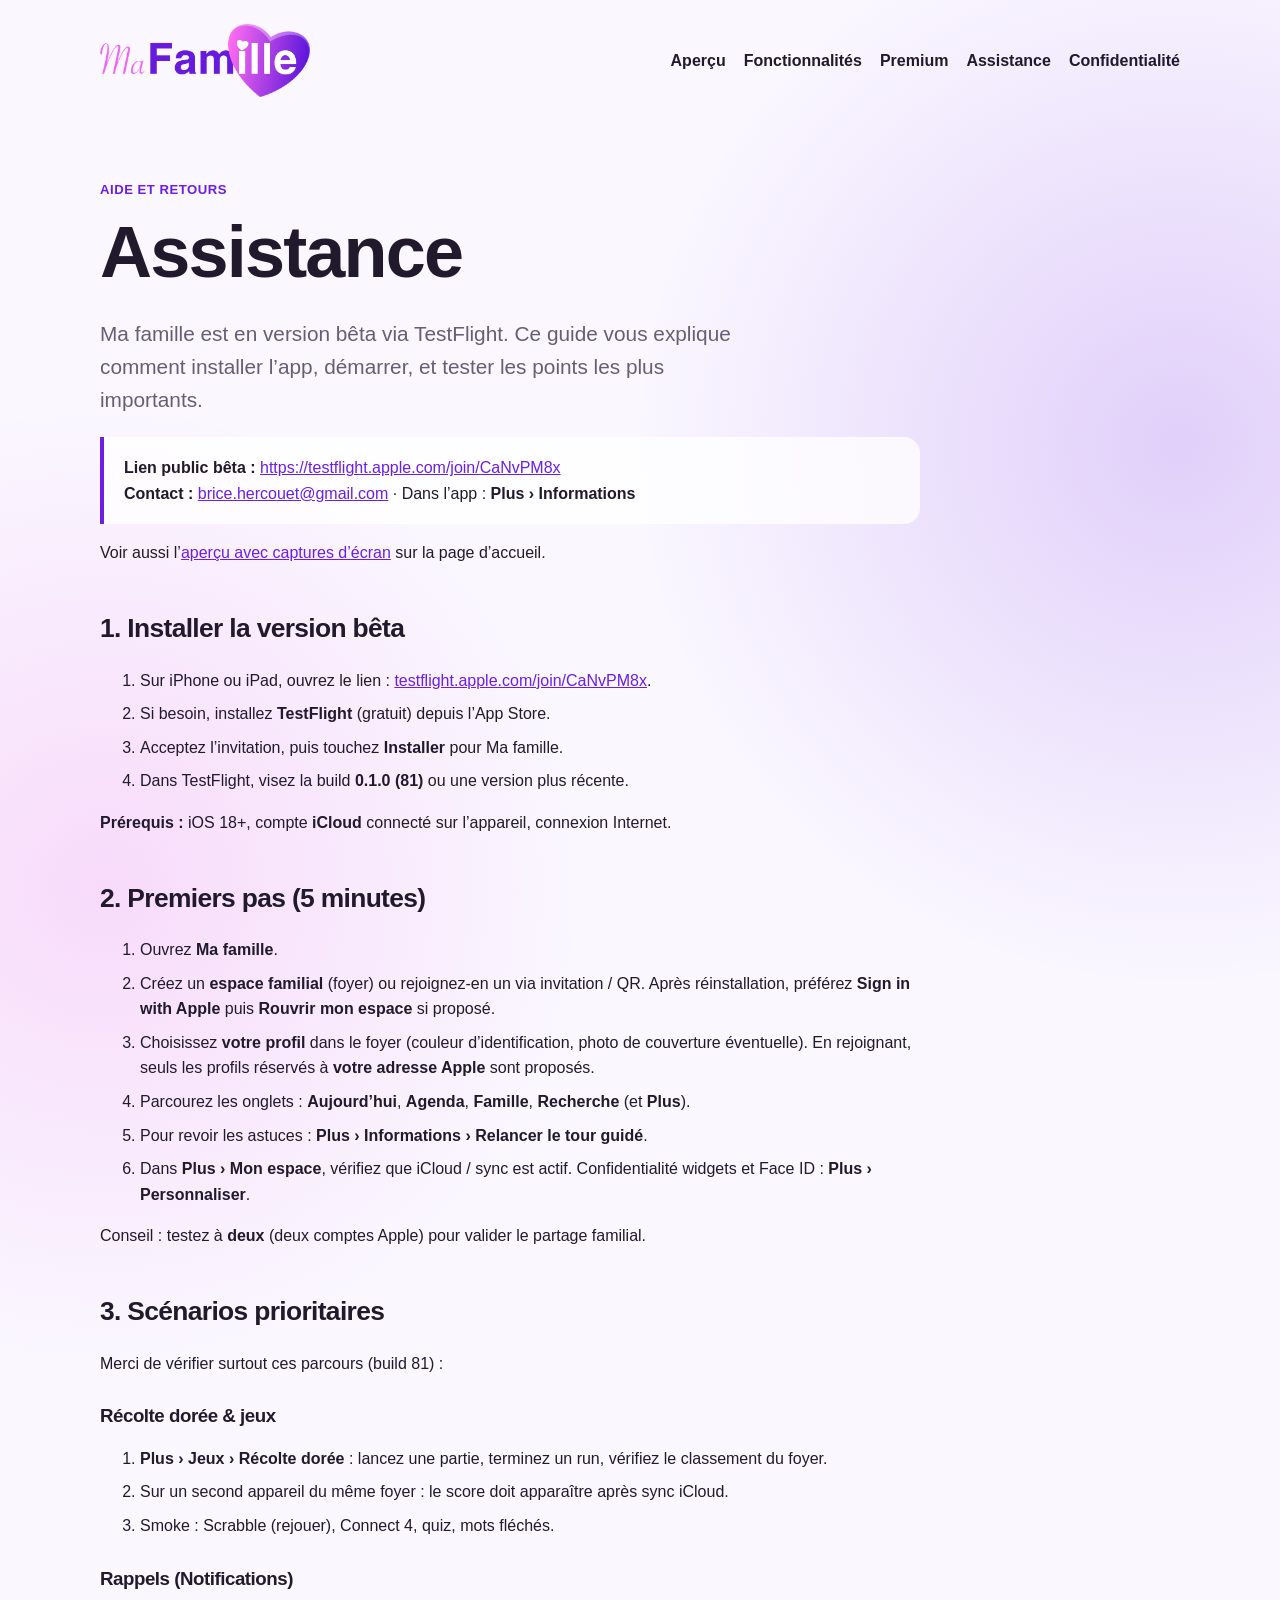
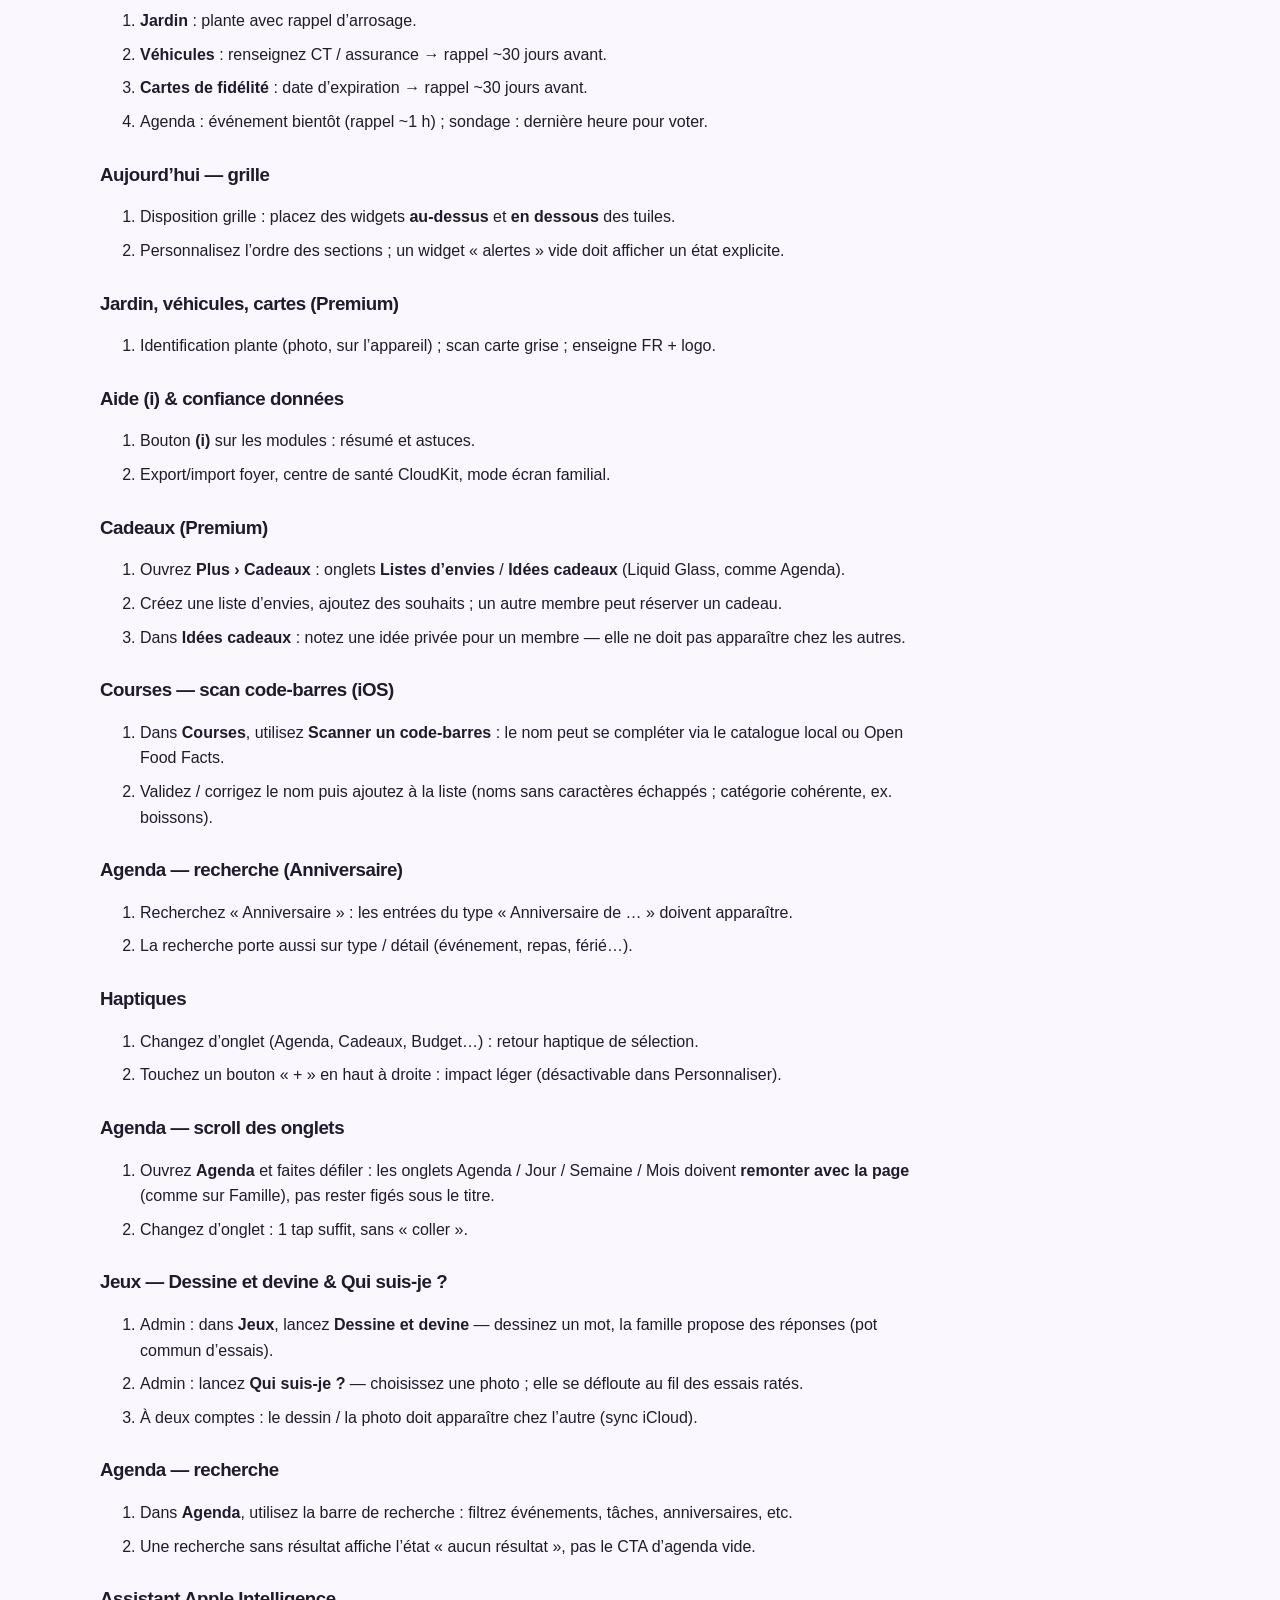
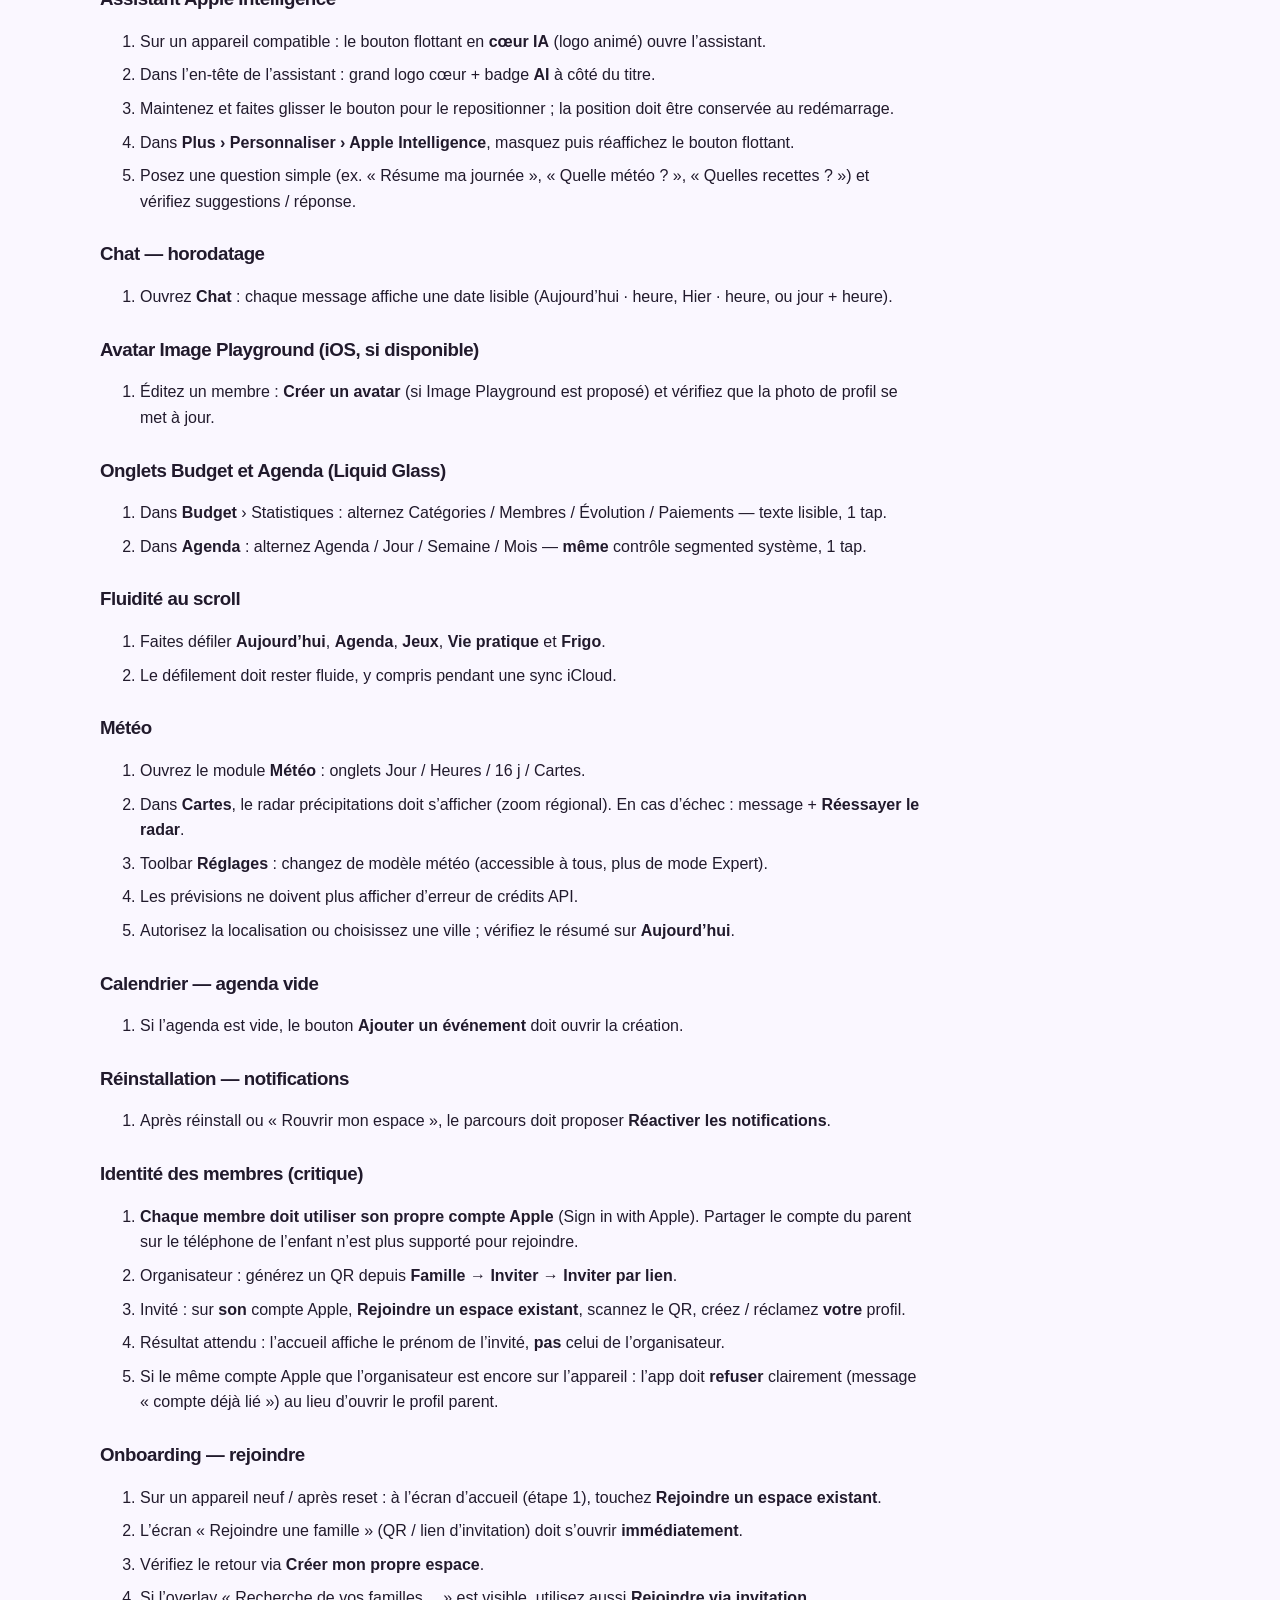
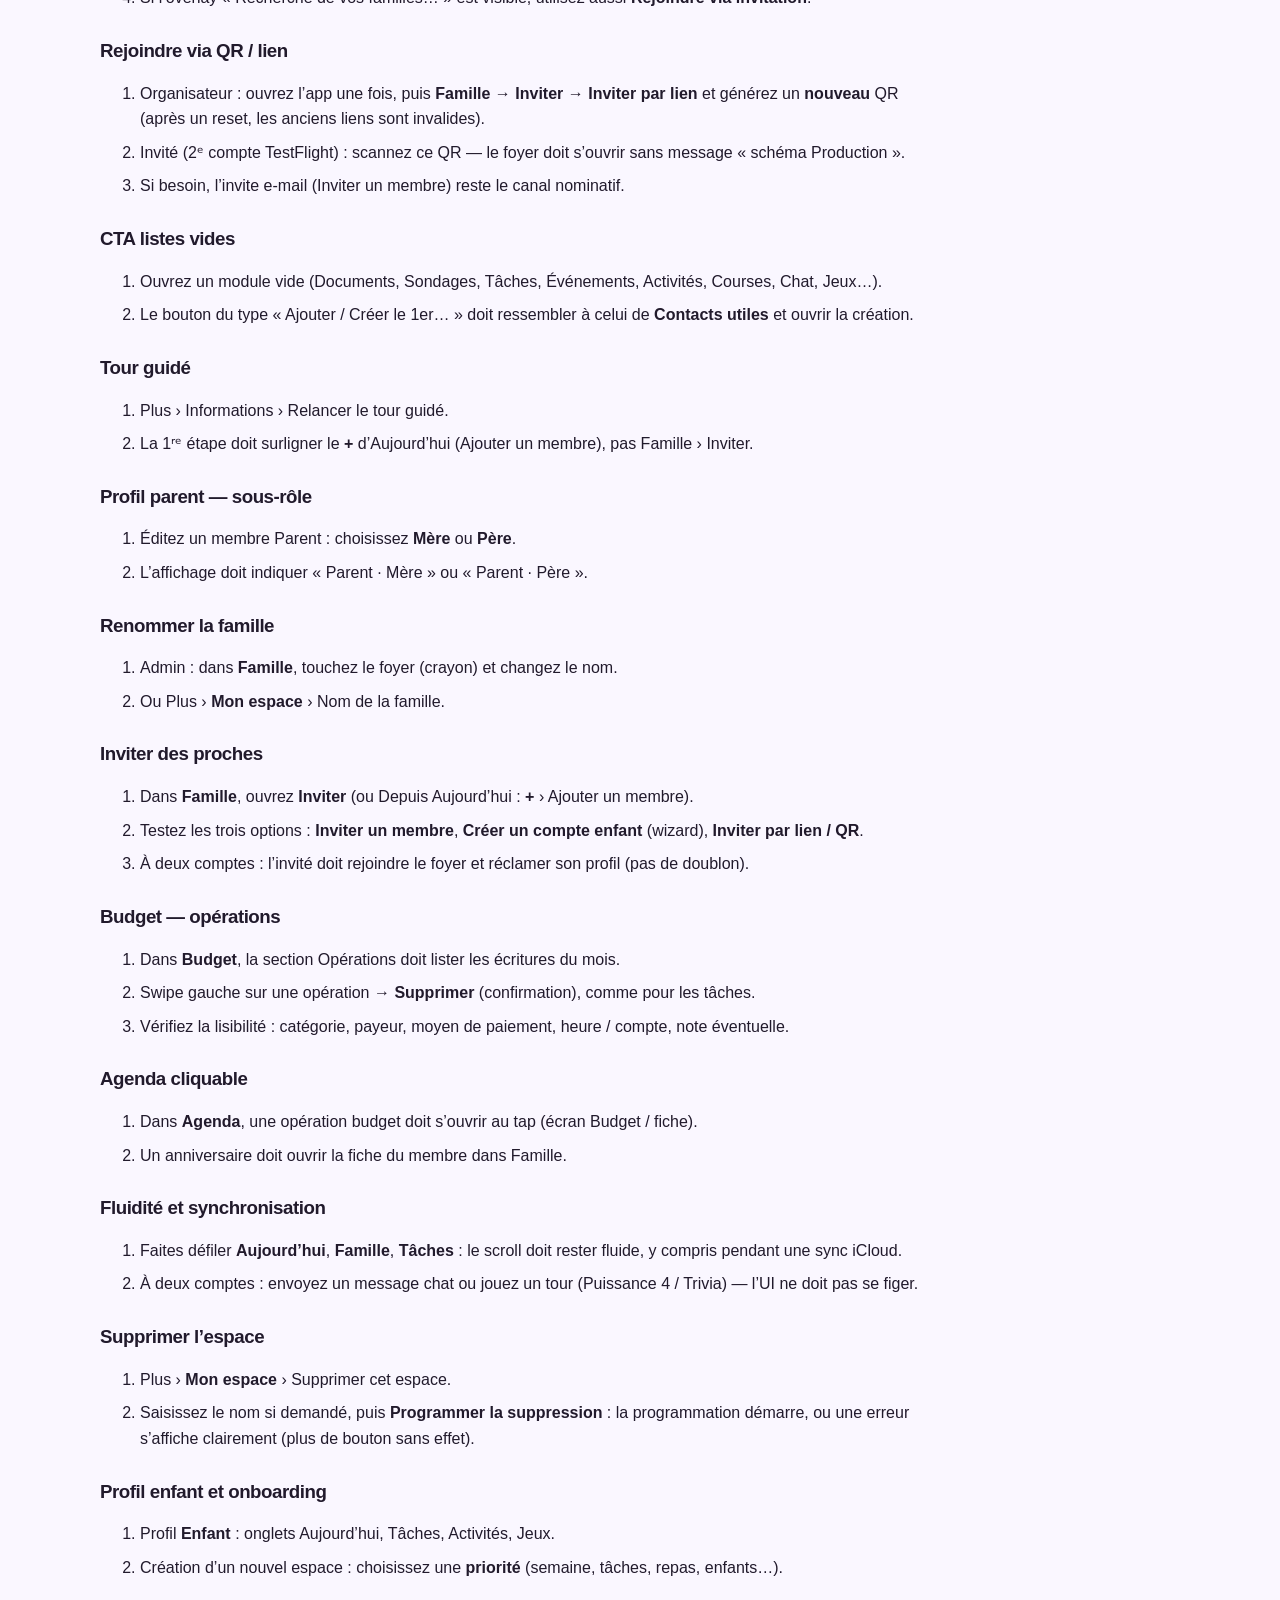
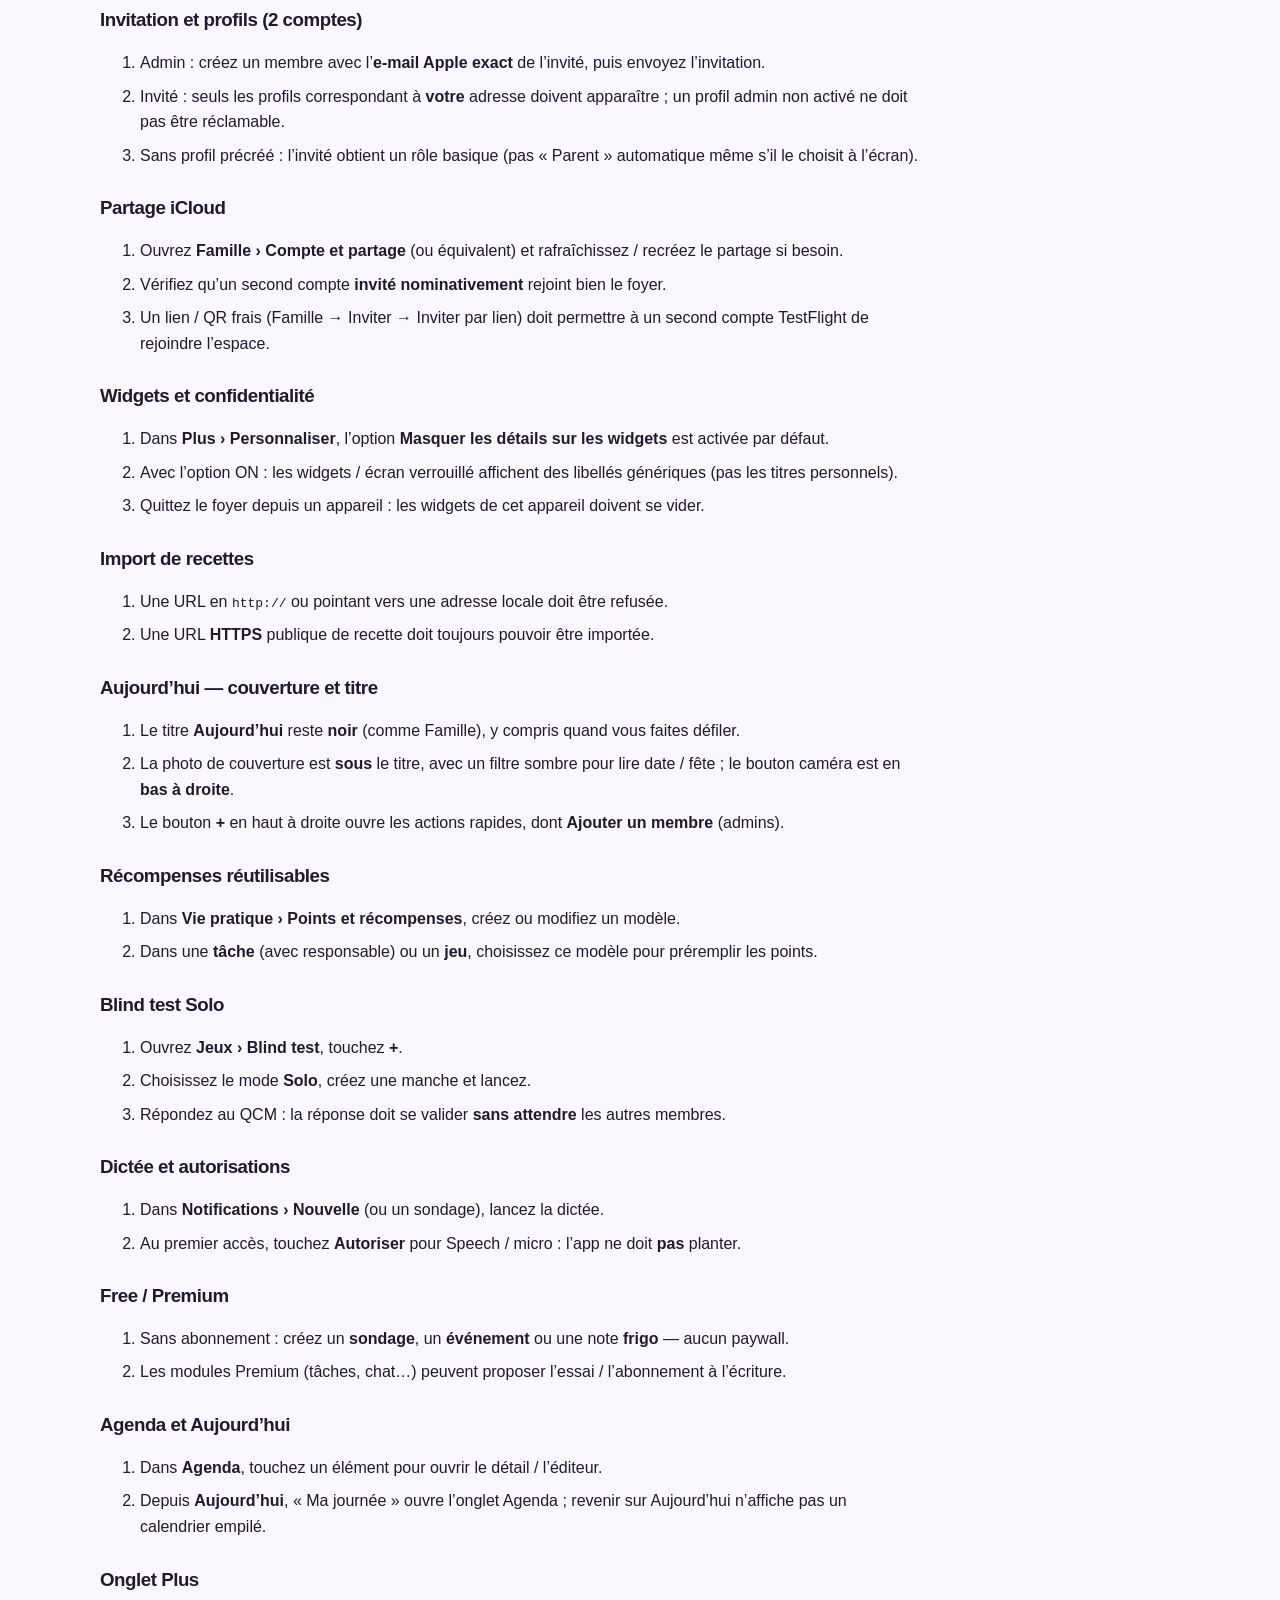
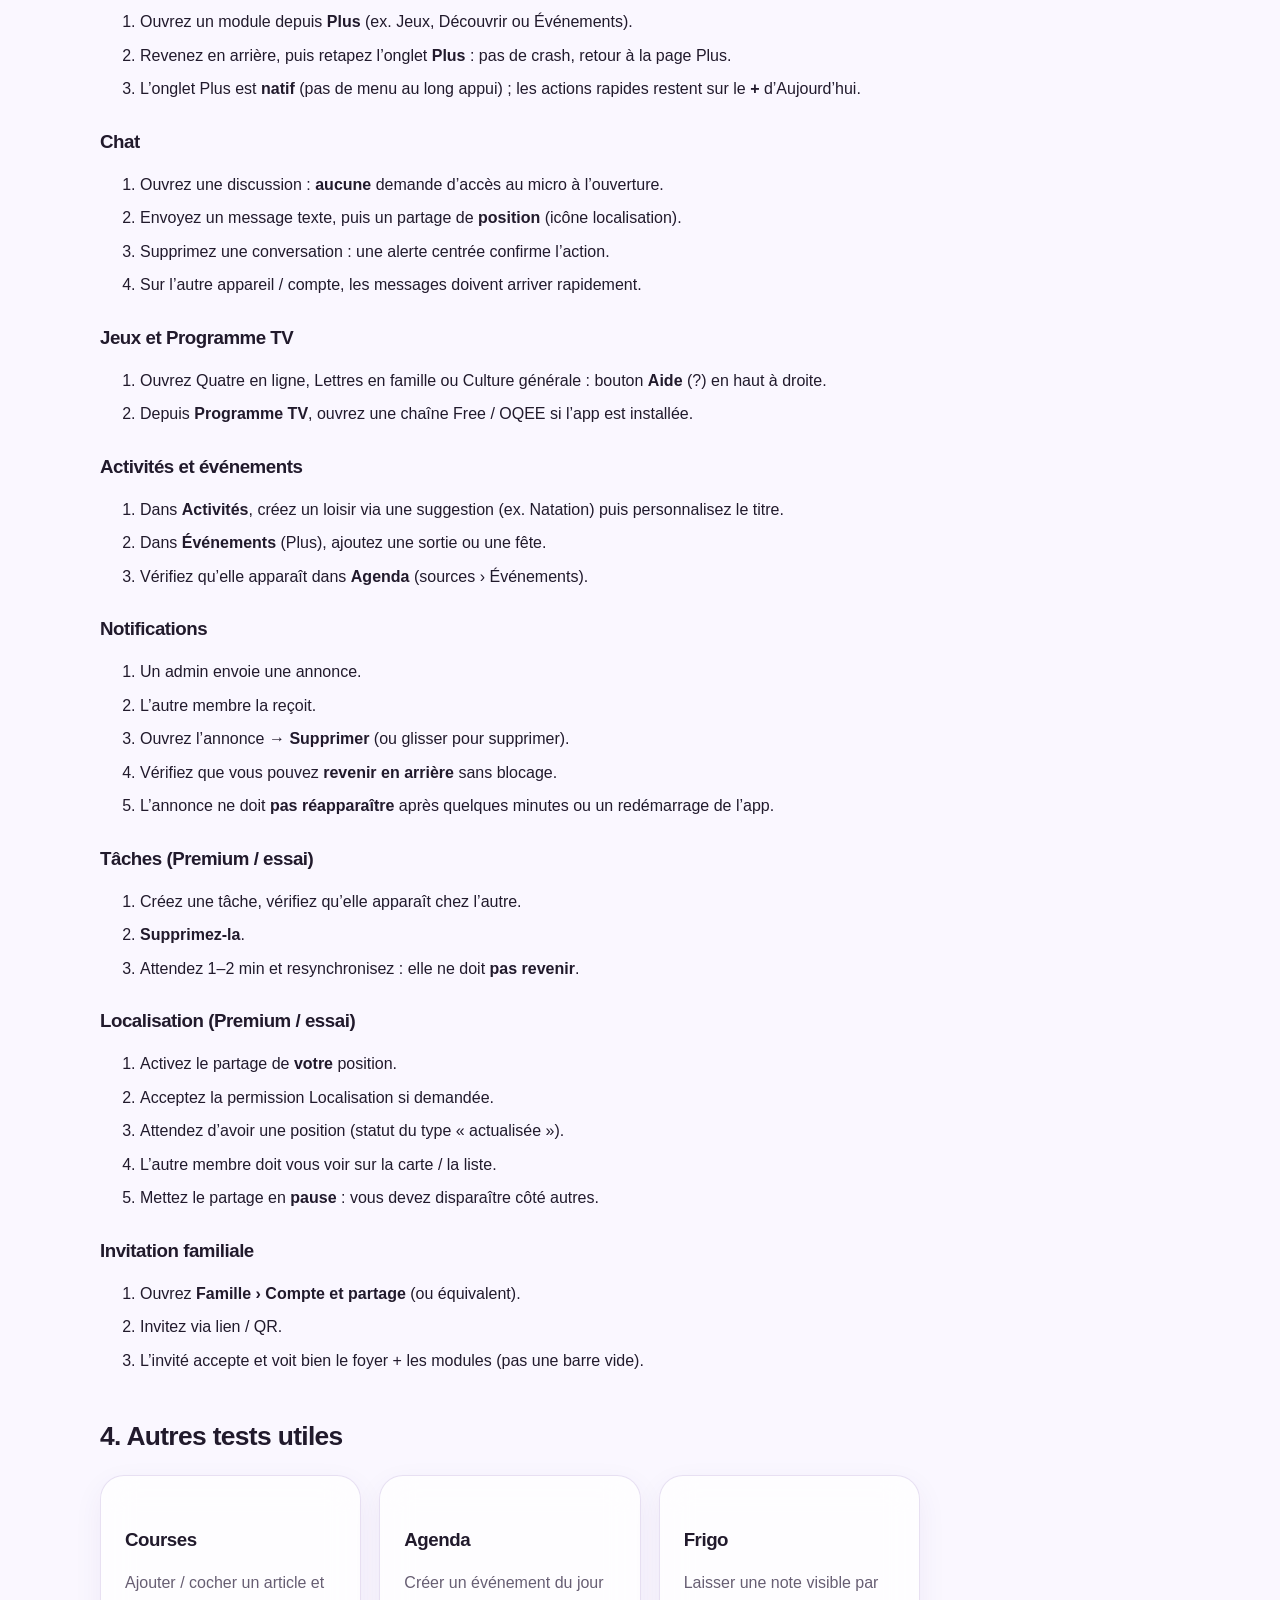
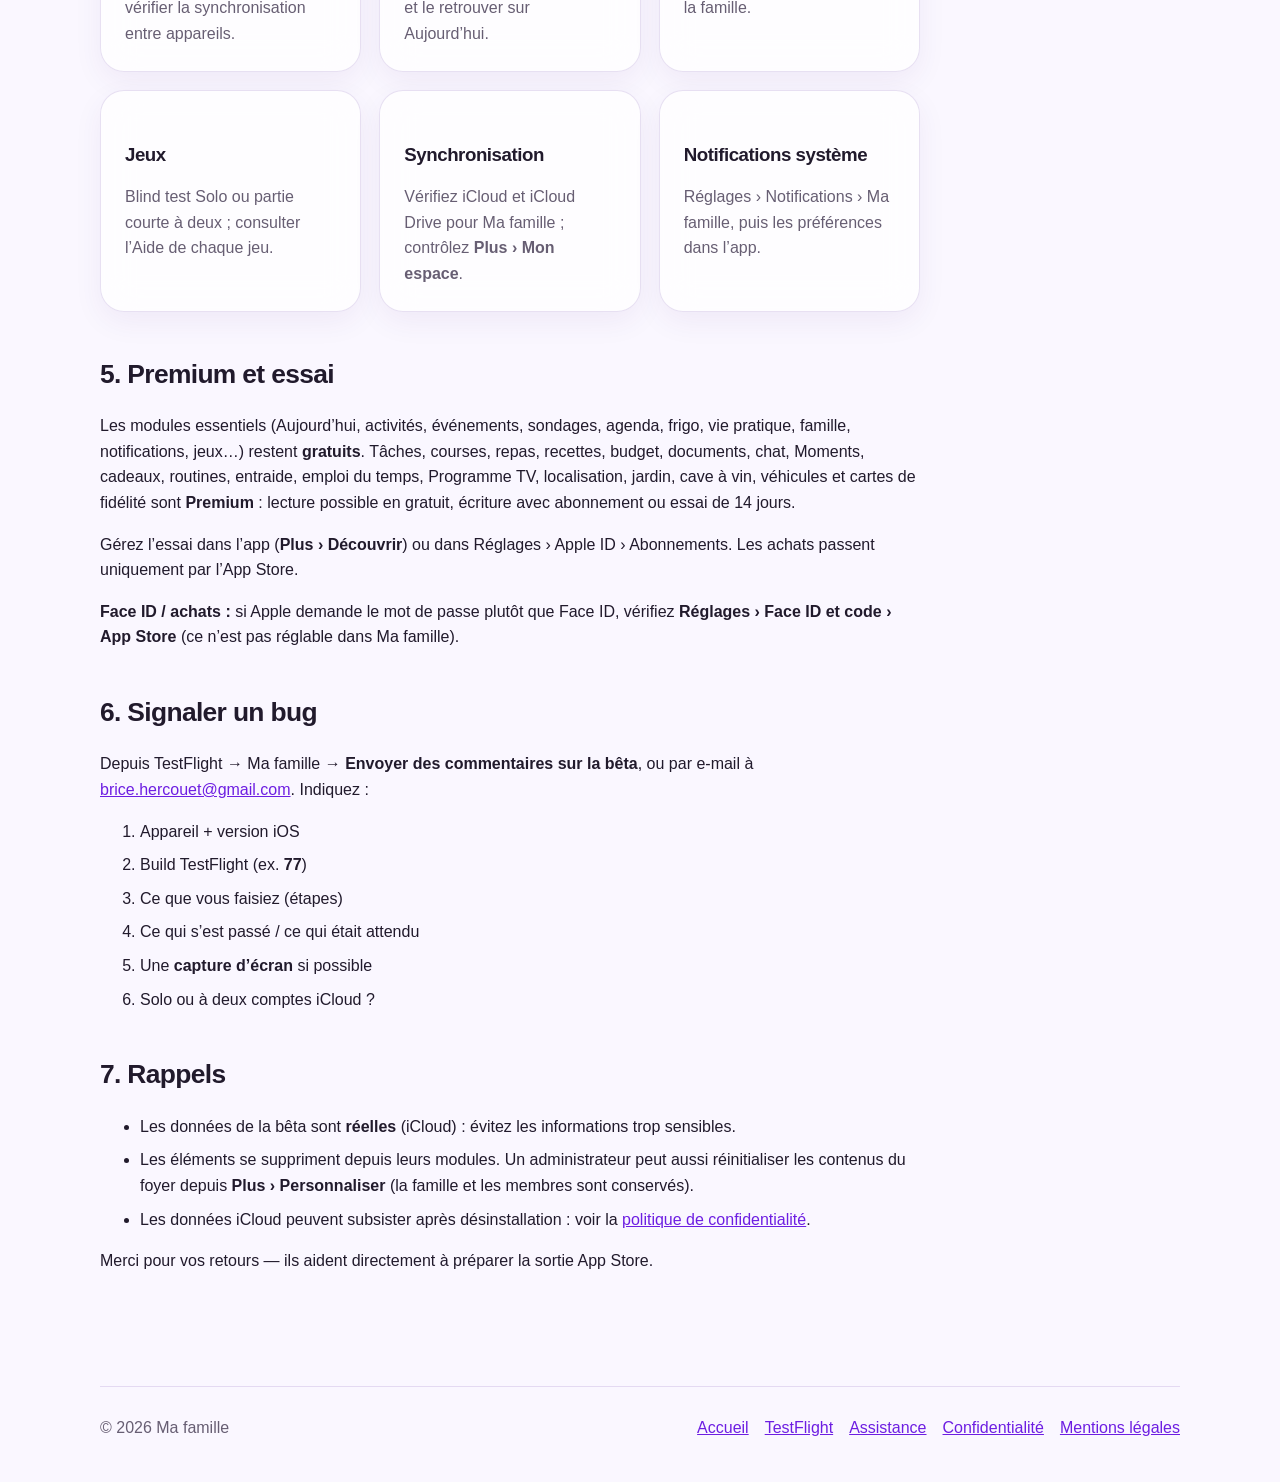
==== famille-app/assistance.html @ 1ea5813b "docs(famille-app): aligner le site sur la build 81 Récolte dorée, rappels et guide testeurs à jour. " ====
<!doctype html>
<html lang="fr">
<head>
  <meta charset="utf-8">
  <meta name="viewport" content="width=device-width, initial-scale=1">
  <meta name="description" content="Assistance, mode d’emploi TestFlight et aide pour l’application Ma famille.">
  <title>Assistance — Ma famille</title>
  <link rel="stylesheet" href="styles.css">
  <link rel="icon" href="assets/app-icon.png" type="image/png">
</head>
<body>
  <div class="shell">
    <header>
      <a class="brand" href="./" aria-label="Accueil Ma famille">
        <picture>
          <source srcset="assets/logo-dark.png" media="(prefers-color-scheme: dark)">
          <img src="assets/logo-light.png" alt="Ma famille" width="180" height="62">
        </picture>
      </a>
      <nav aria-label="Navigation principale">
        <a href="./#apercu">Aperçu</a>
        <a href="./#fonctionnalites">Fonctionnalités</a>
        <a href="./#premium">Premium</a>
        <a href="assistance.html" aria-current="page">Assistance</a>
        <a href="confidentialite.html">Confidentialité</a>
      </nav>
    </header>
    <main class="page">
      <p class="eyebrow">Aide et retours</p>
      <h1>Assistance</h1>
      <p class="lead">Ma famille est en version bêta via TestFlight. Ce guide vous explique comment installer l’app, démarrer, et tester les points les plus importants.</p>
      <p class="notice"><strong>Lien public bêta :</strong> <a href="https://testflight.apple.com/join/CaNvPM8x">https://testflight.apple.com/join/CaNvPM8x</a><br>
      <strong>Contact :</strong> <a href="mailto:brice.hercouet@gmail.com">brice.hercouet@gmail.com</a> · Dans l’app : <strong>Plus › Informations</strong></p>
      <p>Voir aussi l’<a href="./#apercu">aperçu avec captures d’écran</a> sur la page d’accueil.</p>

      <h2>1. Installer la version bêta</h2>
      <ol>
        <li>Sur iPhone ou iPad, ouvrez le lien : <a href="https://testflight.apple.com/join/CaNvPM8x">testflight.apple.com/join/CaNvPM8x</a>.</li>
        <li>Si besoin, installez <strong>TestFlight</strong> (gratuit) depuis l’App Store.</li>
        <li>Acceptez l’invitation, puis touchez <strong>Installer</strong> pour Ma famille.</li>
        <li>Dans TestFlight, visez la build <strong>0.1.0 (81)</strong> ou une version plus récente.</li>
      </ol>
      <p><strong>Prérequis :</strong> iOS&nbsp;18+, compte <strong>iCloud</strong> connecté sur l’appareil, connexion Internet.</p>

      <h2>2. Premiers pas (5&nbsp;minutes)</h2>
      <ol>
        <li>Ouvrez <strong>Ma famille</strong>.</li>
        <li>Créez un <strong>espace familial</strong> (foyer) ou rejoignez-en un via invitation / QR. Après réinstallation, préférez <strong>Sign in with Apple</strong> puis <strong>Rouvrir mon espace</strong> si proposé.</li>
        <li>Choisissez <strong>votre profil</strong> dans le foyer (couleur d’identification, photo de couverture éventuelle). En rejoignant, seuls les profils réservés à <strong>votre adresse Apple</strong> sont proposés.</li>
        <li>Parcourez les onglets : <strong>Aujourd’hui</strong>, <strong>Agenda</strong>, <strong>Famille</strong>, <strong>Recherche</strong> (et <strong>Plus</strong>).</li>
        <li>Pour revoir les astuces : <strong>Plus › Informations › Relancer le tour guidé</strong>.</li>
        <li>Dans <strong>Plus › Mon espace</strong>, vérifiez que iCloud / sync est actif. Confidentialité widgets et Face ID : <strong>Plus › Personnaliser</strong>.</li>
      </ol>
      <p>Conseil : testez à <strong>deux</strong> (deux comptes Apple) pour valider le partage familial.</p>

      <h2>3. Scénarios prioritaires</h2>
      <p>Merci de vérifier surtout ces parcours (build&nbsp;81)&nbsp;:</p>

      <h3>Récolte dorée &amp; jeux</h3>
      <ol>
        <li><strong>Plus › Jeux › Récolte dorée</strong> : lancez une partie, terminez un run, vérifiez le classement du foyer.</li>
        <li>Sur un second appareil du même foyer : le score doit apparaître après sync iCloud.</li>
        <li>Smoke : Scrabble (rejouer), Connect&nbsp;4, quiz, mots fléchés.</li>
      </ol>

      <h3>Rappels (Notifications)</h3>
      <ol>
        <li><strong>Jardin</strong> : plante avec rappel d’arrosage.</li>
        <li><strong>Véhicules</strong> : renseignez CT / assurance → rappel ~30&nbsp;jours avant.</li>
        <li><strong>Cartes de fidélité</strong> : date d’expiration → rappel ~30&nbsp;jours avant.</li>
        <li>Agenda : événement bientôt (rappel ~1&nbsp;h) ; sondage : dernière heure pour voter.</li>
      </ol>

      <h3>Aujourd’hui — grille</h3>
      <ol>
        <li>Disposition grille : placez des widgets <strong>au-dessus</strong> et <strong>en dessous</strong> des tuiles.</li>
        <li>Personnalisez l’ordre des sections ; un widget « alertes » vide doit afficher un état explicite.</li>
      </ol>

      <h3>Jardin, véhicules, cartes (Premium)</h3>
      <ol>
        <li>Identification plante (photo, sur l’appareil) ; scan carte grise ; enseigne FR + logo.</li>
      </ol>

      <h3>Aide (i) &amp; confiance données</h3>
      <ol>
        <li>Bouton <strong>(i)</strong> sur les modules : résumé et astuces.</li>
        <li>Export/import foyer, centre de santé CloudKit, mode écran familial.</li>
      </ol>

      <h3>Cadeaux (Premium)</h3>
      <ol>
        <li>Ouvrez <strong>Plus › Cadeaux</strong> : onglets <strong>Listes d’envies</strong> / <strong>Idées cadeaux</strong> (Liquid Glass, comme Agenda).</li>
        <li>Créez une liste d’envies, ajoutez des souhaits ; un autre membre peut réserver un cadeau.</li>
        <li>Dans <strong>Idées cadeaux</strong> : notez une idée privée pour un membre — elle ne doit pas apparaître chez les autres.</li>
      </ol>

      <h3>Courses — scan code-barres (iOS)</h3>
      <ol>
        <li>Dans <strong>Courses</strong>, utilisez <strong>Scanner un code-barres</strong> : le nom peut se compléter via le catalogue local ou Open Food Facts.</li>
        <li>Validez / corrigez le nom puis ajoutez à la liste (noms sans caractères échappés ; catégorie cohérente, ex. boissons).</li>
      </ol>

      <h3>Agenda — recherche (Anniversaire)</h3>
      <ol>
        <li>Recherchez «&nbsp;Anniversaire&nbsp;» : les entrées du type « Anniversaire de … » doivent apparaître.</li>
        <li>La recherche porte aussi sur type / détail (événement, repas, férié…).</li>
      </ol>

      <h3>Haptiques</h3>
      <ol>
        <li>Changez d’onglet (Agenda, Cadeaux, Budget…) : retour haptique de sélection.</li>
        <li>Touchez un bouton «&nbsp;+&nbsp;» en haut à droite : impact léger (désactivable dans Personnaliser).</li>
      </ol>

      <h3>Agenda — scroll des onglets</h3>
      <ol>
        <li>Ouvrez <strong>Agenda</strong> et faites défiler : les onglets Agenda / Jour / Semaine / Mois doivent <strong>remonter avec la page</strong> (comme sur Famille), pas rester figés sous le titre.</li>
        <li>Changez d’onglet : 1&nbsp;tap suffit, sans « coller ».</li>
      </ol>

      <h3>Jeux — Dessine et devine &amp; Qui suis-je ?</h3>
      <ol>
        <li>Admin : dans <strong>Jeux</strong>, lancez <strong>Dessine et devine</strong> — dessinez un mot, la famille propose des réponses (pot commun d’essais).</li>
        <li>Admin : lancez <strong>Qui suis-je ?</strong> — choisissez une photo ; elle se défloute au fil des essais ratés.</li>
        <li>À deux comptes : le dessin / la photo doit apparaître chez l’autre (sync iCloud).</li>
      </ol>

      <h3>Agenda — recherche</h3>
      <ol>
        <li>Dans <strong>Agenda</strong>, utilisez la barre de recherche : filtrez événements, tâches, anniversaires, etc.</li>
        <li>Une recherche sans résultat affiche l’état « aucun résultat », pas le CTA d’agenda vide.</li>
      </ol>

      <h3>Assistant Apple Intelligence</h3>
      <ol>
        <li>Sur un appareil compatible : le bouton flottant en <strong>cœur IA</strong> (logo animé) ouvre l’assistant.</li>
        <li>Dans l’en-tête de l’assistant : grand logo cœur + badge <strong>AI</strong> à côté du titre.</li>
        <li>Maintenez et faites glisser le bouton pour le repositionner ; la position doit être conservée au redémarrage.</li>
        <li>Dans <strong>Plus › Personnaliser › Apple Intelligence</strong>, masquez puis réaffichez le bouton flottant.</li>
        <li>Posez une question simple (ex. « Résume ma journée », « Quelle météo ? », « Quelles recettes ? ») et vérifiez suggestions / réponse.</li>
      </ol>

      <h3>Chat — horodatage</h3>
      <ol>
        <li>Ouvrez <strong>Chat</strong> : chaque message affiche une date lisible (Aujourd’hui · heure, Hier · heure, ou jour + heure).</li>
      </ol>

      <h3>Avatar Image Playground (iOS, si disponible)</h3>
      <ol>
        <li>Éditez un membre : <strong>Créer un avatar</strong> (si Image Playground est proposé) et vérifiez que la photo de profil se met à jour.</li>
      </ol>

      <h3>Onglets Budget et Agenda (Liquid Glass)</h3>
      <ol>
        <li>Dans <strong>Budget</strong> › Statistiques : alternez Catégories / Membres / Évolution / Paiements — texte lisible, 1&nbsp;tap.</li>
        <li>Dans <strong>Agenda</strong> : alternez Agenda / Jour / Semaine / Mois — <strong>même</strong> contrôle segmented système, 1&nbsp;tap.</li>
      </ol>

      <h3>Fluidité au scroll</h3>
      <ol>
        <li>Faites défiler <strong>Aujourd’hui</strong>, <strong>Agenda</strong>, <strong>Jeux</strong>, <strong>Vie pratique</strong> et <strong>Frigo</strong>.</li>
        <li>Le défilement doit rester fluide, y compris pendant une sync iCloud.</li>
      </ol>

      <h3>Météo</h3>
      <ol>
        <li>Ouvrez le module <strong>Météo</strong> : onglets Jour / Heures / 16&nbsp;j / Cartes.</li>
        <li>Dans <strong>Cartes</strong>, le radar précipitations doit s’afficher (zoom régional). En cas d’échec : message + <strong>Réessayer le radar</strong>.</li>
        <li>Toolbar <strong>Réglages</strong> : changez de modèle météo (accessible à tous, plus de mode Expert).</li>
        <li>Les prévisions ne doivent plus afficher d’erreur de crédits API.</li>
        <li>Autorisez la localisation ou choisissez une ville ; vérifiez le résumé sur <strong>Aujourd’hui</strong>.</li>
      </ol>

      <h3>Calendrier — agenda vide</h3>
      <ol>
        <li>Si l’agenda est vide, le bouton <strong>Ajouter un événement</strong> doit ouvrir la création.</li>
      </ol>

      <h3>Réinstallation — notifications</h3>
      <ol>
        <li>Après réinstall ou « Rouvrir mon espace », le parcours doit proposer <strong>Réactiver les notifications</strong>.</li>
      </ol>

      <h3>Identité des membres (critique)</h3>
      <ol>
        <li><strong>Chaque membre doit utiliser son propre compte Apple</strong> (Sign in with Apple). Partager le compte du parent sur le téléphone de l’enfant n’est plus supporté pour rejoindre.</li>
        <li>Organisateur : générez un QR depuis <strong>Famille → Inviter → Inviter par lien</strong>.</li>
        <li>Invité : sur <strong>son</strong> compte Apple, <strong>Rejoindre un espace existant</strong>, scannez le QR, créez / réclamez <strong>votre</strong> profil.</li>
        <li>Résultat attendu : l’accueil affiche le prénom de l’invité, <strong>pas</strong> celui de l’organisateur.</li>
        <li>Si le même compte Apple que l’organisateur est encore sur l’appareil : l’app doit <strong>refuser</strong> clairement (message « compte déjà lié ») au lieu d’ouvrir le profil parent.</li>
      </ol>

      <h3>Onboarding — rejoindre</h3>
      <ol>
        <li>Sur un appareil neuf / après reset : à l’écran d’accueil (étape 1), touchez <strong>Rejoindre un espace existant</strong>.</li>
        <li>L’écran « Rejoindre une famille » (QR / lien d’invitation) doit s’ouvrir <strong>immédiatement</strong>.</li>
        <li>Vérifiez le retour via <strong>Créer mon propre espace</strong>.</li>
        <li>Si l’overlay « Recherche de vos familles… » est visible, utilisez aussi <strong>Rejoindre via invitation</strong>.</li>
      </ol>

      <h3>Rejoindre via QR / lien</h3>
      <ol>
        <li>Organisateur : ouvrez l’app une fois, puis <strong>Famille → Inviter → Inviter par lien</strong> et générez un <strong>nouveau</strong> QR (après un reset, les anciens liens sont invalides).</li>
        <li>Invité (2ᵉ compte TestFlight) : scannez ce QR — le foyer doit s’ouvrir sans message « schéma Production ».</li>
        <li>Si besoin, l’invite e-mail (Inviter un membre) reste le canal nominatif.</li>
      </ol>

      <h3>CTA listes vides</h3>
      <ol>
        <li>Ouvrez un module vide (Documents, Sondages, Tâches, Événements, Activités, Courses, Chat, Jeux…).</li>
        <li>Le bouton du type « Ajouter / Créer le 1er… » doit ressembler à celui de <strong>Contacts utiles</strong> et ouvrir la création.</li>
      </ol>

      <h3>Tour guidé</h3>
      <ol>
        <li>Plus › Informations › Relancer le tour guidé.</li>
        <li>La 1ʳᵉ étape doit surligner le <strong>+</strong> d’Aujourd’hui (Ajouter un membre), pas Famille › Inviter.</li>
      </ol>

      <h3>Profil parent — sous-rôle</h3>
      <ol>
        <li>Éditez un membre Parent : choisissez <strong>Mère</strong> ou <strong>Père</strong>.</li>
        <li>L’affichage doit indiquer « Parent · Mère » ou « Parent · Père ».</li>
      </ol>

      <h3>Renommer la famille</h3>
      <ol>
        <li>Admin : dans <strong>Famille</strong>, touchez le foyer (crayon) et changez le nom.</li>
        <li>Ou Plus › <strong>Mon espace</strong> › Nom de la famille.</li>
      </ol>

      <h3>Inviter des proches</h3>
      <ol>
        <li>Dans <strong>Famille</strong>, ouvrez <strong>Inviter</strong> (ou Depuis Aujourd’hui : <strong>+</strong> › Ajouter un membre).</li>
        <li>Testez les trois options : <strong>Inviter un membre</strong>, <strong>Créer un compte enfant</strong> (wizard), <strong>Inviter par lien / QR</strong>.</li>
        <li>À deux comptes : l’invité doit rejoindre le foyer et réclamer son profil (pas de doublon).</li>
      </ol>

      <h3>Budget — opérations</h3>
      <ol>
        <li>Dans <strong>Budget</strong>, la section Opérations doit lister les écritures du mois.</li>
        <li>Swipe gauche sur une opération → <strong>Supprimer</strong> (confirmation), comme pour les tâches.</li>
        <li>Vérifiez la lisibilité : catégorie, payeur, moyen de paiement, heure / compte, note éventuelle.</li>
      </ol>

      <h3>Agenda cliquable</h3>
      <ol>
        <li>Dans <strong>Agenda</strong>, une opération budget doit s’ouvrir au tap (écran Budget / fiche).</li>
        <li>Un anniversaire doit ouvrir la fiche du membre dans Famille.</li>
      </ol>

      <h3>Fluidité et synchronisation</h3>
      <ol>
        <li>Faites défiler <strong>Aujourd’hui</strong>, <strong>Famille</strong>, <strong>Tâches</strong> : le scroll doit rester fluide, y compris pendant une sync iCloud.</li>
        <li>À deux comptes : envoyez un message chat ou jouez un tour (Puissance&nbsp;4 / Trivia) — l’UI ne doit pas se figer.</li>
      </ol>

      <h3>Supprimer l’espace</h3>
      <ol>
        <li>Plus › <strong>Mon espace</strong> › Supprimer cet espace.</li>
        <li>Saisissez le nom si demandé, puis <strong>Programmer la suppression</strong> : la programmation démarre, ou une erreur s’affiche clairement (plus de bouton sans effet).</li>
      </ol>

      <h3>Profil enfant et onboarding</h3>
      <ol>
        <li>Profil <strong>Enfant</strong> : onglets Aujourd’hui, Tâches, Activités, Jeux.</li>
        <li>Création d’un nouvel espace : choisissez une <strong>priorité</strong> (semaine, tâches, repas, enfants…).</li>
      </ol>

      <h3>Invitation et profils (2 comptes)</h3>
      <ol>
        <li>Admin : créez un membre avec l’<strong>e-mail Apple exact</strong> de l’invité, puis envoyez l’invitation.</li>
        <li>Invité : seuls les profils correspondant à <strong>votre</strong> adresse doivent apparaître ; un profil admin non activé ne doit pas être réclamable.</li>
        <li>Sans profil précréé : l’invité obtient un rôle basique (pas « Parent » automatique même s’il le choisit à l’écran).</li>
      </ol>

      <h3>Partage iCloud</h3>
      <ol>
        <li>Ouvrez <strong>Famille › Compte et partage</strong> (ou équivalent) et rafraîchissez / recréez le partage si besoin.</li>
        <li>Vérifiez qu’un second compte <strong>invité nominativement</strong> rejoint bien le foyer.</li>
        <li>Un lien / QR frais (Famille → Inviter → Inviter par lien) doit permettre à un second compte TestFlight de rejoindre l’espace.</li>
      </ol>

      <h3>Widgets et confidentialité</h3>
      <ol>
        <li>Dans <strong>Plus › Personnaliser</strong>, l’option <strong>Masquer les détails sur les widgets</strong> est activée par défaut.</li>
        <li>Avec l’option ON : les widgets / écran verrouillé affichent des libellés génériques (pas les titres personnels).</li>
        <li>Quittez le foyer depuis un appareil : les widgets de cet appareil doivent se vider.</li>
      </ol>

      <h3>Import de recettes</h3>
      <ol>
        <li>Une URL en <code>http://</code> ou pointant vers une adresse locale doit être refusée.</li>
        <li>Une URL <strong>HTTPS</strong> publique de recette doit toujours pouvoir être importée.</li>
      </ol>

      <h3>Aujourd’hui — couverture et titre</h3>
      <ol>
        <li>Le titre <strong>Aujourd’hui</strong> reste <strong>noir</strong> (comme Famille), y compris quand vous faites défiler.</li>
        <li>La photo de couverture est <strong>sous</strong> le titre, avec un filtre sombre pour lire date / fête ; le bouton caméra est en <strong>bas à droite</strong>.</li>
        <li>Le bouton <strong>+</strong> en haut à droite ouvre les actions rapides, dont <strong>Ajouter un membre</strong> (admins).</li>
      </ol>

      <h3>Récompenses réutilisables</h3>
      <ol>
        <li>Dans <strong>Vie pratique › Points et récompenses</strong>, créez ou modifiez un modèle.</li>
        <li>Dans une <strong>tâche</strong> (avec responsable) ou un <strong>jeu</strong>, choisissez ce modèle pour préremplir les points.</li>
      </ol>

      <h3>Blind test Solo</h3>
      <ol>
        <li>Ouvrez <strong>Jeux › Blind test</strong>, touchez <strong>+</strong>.</li>
        <li>Choisissez le mode <strong>Solo</strong>, créez une manche et lancez.</li>
        <li>Répondez au QCM : la réponse doit se valider <strong>sans attendre</strong> les autres membres.</li>
      </ol>

      <h3>Dictée et autorisations</h3>
      <ol>
        <li>Dans <strong>Notifications › Nouvelle</strong> (ou un sondage), lancez la dictée.</li>
        <li>Au premier accès, touchez <strong>Autoriser</strong> pour Speech / micro : l’app ne doit <strong>pas</strong> planter.</li>
      </ol>

      <h3>Free / Premium</h3>
      <ol>
        <li>Sans abonnement : créez un <strong>sondage</strong>, un <strong>événement</strong> ou une note <strong>frigo</strong> — aucun paywall.</li>
        <li>Les modules Premium (tâches, chat…) peuvent proposer l’essai / l’abonnement à l’écriture.</li>
      </ol>

      <h3>Agenda et Aujourd’hui</h3>
      <ol>
        <li>Dans <strong>Agenda</strong>, touchez un élément pour ouvrir le détail / l’éditeur.</li>
        <li>Depuis <strong>Aujourd’hui</strong>, « Ma journée » ouvre l’onglet Agenda ; revenir sur Aujourd’hui n’affiche pas un calendrier empilé.</li>
      </ol>

      <h3>Onglet Plus</h3>
      <ol>
        <li>Ouvrez un module depuis <strong>Plus</strong> (ex. Jeux, Découvrir ou Événements).</li>
        <li>Revenez en arrière, puis retapez l’onglet <strong>Plus</strong> : pas de crash, retour à la page Plus.</li>
        <li>L’onglet Plus est <strong>natif</strong> (pas de menu au long appui) ; les actions rapides restent sur le <strong>+</strong> d’Aujourd’hui.</li>
      </ol>

      <h3>Chat</h3>
      <ol>
        <li>Ouvrez une discussion : <strong>aucune</strong> demande d’accès au micro à l’ouverture.</li>
        <li>Envoyez un message texte, puis un partage de <strong>position</strong> (icône localisation).</li>
        <li>Supprimez une conversation : une alerte centrée confirme l’action.</li>
        <li>Sur l’autre appareil / compte, les messages doivent arriver rapidement.</li>
      </ol>

      <h3>Jeux et Programme TV</h3>
      <ol>
        <li>Ouvrez Quatre en ligne, Lettres en famille ou Culture générale : bouton <strong>Aide</strong> (?) en haut à droite.</li>
        <li>Depuis <strong>Programme TV</strong>, ouvrez une chaîne Free / OQEE si l’app est installée.</li>
      </ol>

      <h3>Activités et événements</h3>
      <ol>
        <li>Dans <strong>Activités</strong>, créez un loisir via une suggestion (ex. Natation) puis personnalisez le titre.</li>
        <li>Dans <strong>Événements</strong> (Plus), ajoutez une sortie ou une fête.</li>
        <li>Vérifiez qu’elle apparaît dans <strong>Agenda</strong> (sources › Événements).</li>
      </ol>

      <h3>Notifications</h3>
      <ol>
        <li>Un admin envoie une annonce.</li>
        <li>L’autre membre la reçoit.</li>
        <li>Ouvrez l’annonce → <strong>Supprimer</strong> (ou glisser pour supprimer).</li>
        <li>Vérifiez que vous pouvez <strong>revenir en arrière</strong> sans blocage.</li>
        <li>L’annonce ne doit <strong>pas réapparaître</strong> après quelques minutes ou un redémarrage de l’app.</li>
      </ol>

      <h3>Tâches (Premium / essai)</h3>
      <ol>
        <li>Créez une tâche, vérifiez qu’elle apparaît chez l’autre.</li>
        <li><strong>Supprimez-la</strong>.</li>
        <li>Attendez 1–2&nbsp;min et resynchronisez : elle ne doit <strong>pas revenir</strong>.</li>
      </ol>

      <h3>Localisation (Premium / essai)</h3>
      <ol>
        <li>Activez le partage de <strong>votre</strong> position.</li>
        <li>Acceptez la permission Localisation si demandée.</li>
        <li>Attendez d’avoir une position (statut du type «&nbsp;actualisée&nbsp;»).</li>
        <li>L’autre membre doit vous voir sur la carte / la liste.</li>
        <li>Mettez le partage en <strong>pause</strong> : vous devez disparaître côté autres.</li>
      </ol>

      <h3>Invitation familiale</h3>
      <ol>
        <li>Ouvrez <strong>Famille › Compte et partage</strong> (ou équivalent).</li>
        <li>Invitez via lien / QR.</li>
        <li>L’invité accepte et voit bien le foyer + les modules (pas une barre vide).</li>
      </ol>

      <h2>4. Autres tests utiles</h2>
      <div class="grid">
        <article class="card"><h3>Courses</h3><p>Ajouter / cocher un article et vérifier la synchronisation entre appareils.</p></article>
        <article class="card"><h3>Agenda</h3><p>Créer un événement du jour et le retrouver sur Aujourd’hui.</p></article>
        <article class="card"><h3>Frigo</h3><p>Laisser une note visible par la famille.</p></article>
        <article class="card"><h3>Jeux</h3><p>Blind test Solo ou partie courte à deux ; consulter l’Aide de chaque jeu.</p></article>
        <article class="card"><h3>Synchronisation</h3><p>Vérifiez iCloud et iCloud Drive pour Ma famille ; contrôlez <strong>Plus › Mon espace</strong>.</p></article>
        <article class="card"><h3>Notifications système</h3><p>Réglages › Notifications › Ma famille, puis les préférences dans l’app.</p></article>
      </div>

      <h2>5. Premium et essai</h2>
      <p>Les modules essentiels (Aujourd’hui, activités, événements, sondages, agenda, frigo, vie pratique, famille, notifications, jeux…) restent <strong>gratuits</strong>. Tâches, courses, repas, recettes, budget, documents, chat, Moments, cadeaux, routines, entraide, emploi du temps, Programme TV, localisation, jardin, cave à vin, véhicules et cartes de fidélité sont <strong>Premium</strong> : lecture possible en gratuit, écriture avec abonnement ou essai de 14&nbsp;jours.</p>
      <p>Gérez l’essai dans l’app (<strong>Plus › Découvrir</strong>) ou dans Réglages › Apple ID › Abonnements. Les achats passent uniquement par l’App Store.</p>
      <p><strong>Face ID / achats :</strong> si Apple demande le mot de passe plutôt que Face ID, vérifiez <strong>Réglages › Face ID et code › App Store</strong> (ce n’est pas réglable dans Ma famille).</p>

      <h2>6. Signaler un bug</h2>
      <p>Depuis TestFlight → Ma famille → <strong>Envoyer des commentaires sur la bêta</strong>, ou par e-mail à <a href="mailto:brice.hercouet@gmail.com">brice.hercouet@gmail.com</a>. Indiquez&nbsp;:</p>
      <ol>
        <li>Appareil + version iOS</li>
        <li>Build TestFlight (ex. <strong>77</strong>)</li>
        <li>Ce que vous faisiez (étapes)</li>
        <li>Ce qui s’est passé / ce qui était attendu</li>
        <li>Une <strong>capture d’écran</strong> si possible</li>
        <li>Solo ou à deux comptes iCloud&nbsp;?</li>
      </ol>

      <h2>7. Rappels</h2>
      <ul>
        <li>Les données de la bêta sont <strong>réelles</strong> (iCloud) : évitez les informations trop sensibles.</li>
        <li>Les éléments se suppriment depuis leurs modules. Un administrateur peut aussi réinitialiser les contenus du foyer depuis <strong>Plus › Personnaliser</strong> (la famille et les membres sont conservés).</li>
        <li>Les données iCloud peuvent subsister après désinstallation : voir la <a href="confidentialite.html">politique de confidentialité</a>.</li>
      </ul>
      <p>Merci pour vos retours — ils aident directement à préparer la sortie App Store.</p>
    </main>
    <footer>
      <div class="footer-row">
        <span>© 2026 Ma famille</span>
        <div class="footer-links">
          <a href="./">Accueil</a>
          <a href="https://testflight.apple.com/join/CaNvPM8x">TestFlight</a>
          <a href="assistance.html">Assistance</a>
          <a href="confidentialite.html">Confidentialité</a>
          <a href="mentions-legales.html">Mentions légales</a>
        </div>
      </div>
    </footer>
  </div>
</body>
</html>
---- famille-app/styles.css ----
:root {
  color-scheme: light dark;
  --ink: #211a2c;
  --muted: #675e73;
  --surface: rgba(255, 255, 255, 0.78);
  --border: rgba(91, 45, 163, 0.14);
  --primary: #6d1ee2;
  --secondary: #df45dc;
  --background: #faf7ff;
  --shadow: 0 18px 60px rgba(69, 25, 126, 0.12);
}

* { box-sizing: border-box; }

html { scroll-behavior: smooth; }

body {
  margin: 0;
  font-family: -apple-system, BlinkMacSystemFont, "SF Pro Display", "Segoe UI", sans-serif;
  color: var(--ink);
  background:
    radial-gradient(circle at 8% 8%, rgba(238, 78, 227, 0.17), transparent 30rem),
    radial-gradient(circle at 92% 4%, rgba(108, 27, 226, 0.18), transparent 34rem),
    var(--background);
  line-height: 1.6;
}

a { color: var(--primary); }
a:hover { text-decoration-thickness: 2px; }

.shell {
  width: min(1080px, calc(100% - 32px));
  margin: 0 auto;
}

header {
  display: flex;
  align-items: center;
  justify-content: space-between;
  gap: 24px;
  padding: 24px 0;
}

.brand { display: inline-flex; align-items: center; }
.brand img { width: 210px; max-width: 48vw; height: auto; display: block; }

nav { display: flex; flex-wrap: wrap; justify-content: flex-end; gap: 18px; }
nav a { color: var(--ink); text-decoration: none; font-weight: 600; }

.hero {
  display: grid;
  grid-template-columns: 1.2fr 0.8fr;
  align-items: center;
  gap: clamp(32px, 7vw, 84px);
  min-height: 68vh;
  padding: 64px 0 92px;
}

.eyebrow {
  margin: 0 0 12px;
  color: var(--primary);
  font-weight: 750;
  letter-spacing: 0.04em;
  text-transform: uppercase;
  font-size: 0.82rem;
}

h1, h2, h3 { line-height: 1.12; letter-spacing: -0.025em; }
h1 { margin: 0 0 24px; font-size: clamp(2.7rem, 7vw, 5.6rem); }
h2 { margin: 0 0 24px; font-size: clamp(2rem, 4vw, 3rem); }
h3 { margin-top: 0; }
.lead { font-size: clamp(1.1rem, 2vw, 1.3rem); color: var(--muted); max-width: 42rem; }

.actions { display: flex; flex-wrap: wrap; gap: 12px; margin-top: 32px; }
.button {
  display: inline-flex;
  align-items: center;
  min-height: 48px;
  padding: 11px 18px;
  border-radius: 999px;
  background: linear-gradient(135deg, var(--primary), var(--secondary));
  color: white;
  text-decoration: none;
  font-weight: 700;
  box-shadow: 0 10px 28px rgba(109, 30, 226, 0.24);
}
.button.secondary { background: var(--surface); color: var(--ink); border: 1px solid var(--border); box-shadow: none; }

.phone {
  position: relative;
  padding: 18px;
  border-radius: 42px;
  background: linear-gradient(145deg, rgba(255,255,255,.9), rgba(235,218,255,.78));
  box-shadow: var(--shadow);
  border: 1px solid rgba(255,255,255,.8);
  transform: rotate(2deg);
}
.phone img {
  width: min(168px, 58%);
  height: auto;
  aspect-ratio: 1 / 1;
  object-fit: contain;
  margin: 0 auto;
  display: block;
  border-radius: 38px;
}
.phone p { margin: 18px 4px 4px; color: var(--muted); text-align: center; }

.phone-shot {
  padding: 14px;
  max-width: 320px;
  margin-inline: auto;
  transform: rotate(1.5deg);
}
.phone-shot .phone-screen {
  width: 100%;
  height: auto;
  aspect-ratio: 9 / 19.5;
  object-fit: cover;
  object-position: top center;
  border-radius: 28px;
  display: block;
  box-shadow: inset 0 0 0 1px rgba(0,0,0,.06);
}

.shots {
  display: grid;
  grid-auto-flow: column;
  grid-auto-columns: minmax(180px, 220px);
  gap: 18px;
  overflow-x: auto;
  padding: 8px 4px 20px;
  scroll-snap-type: x mandatory;
  -webkit-overflow-scrolling: touch;
}
.shot {
  margin: 0;
  scroll-snap-align: start;
}
.shot img {
  width: 100%;
  height: auto;
  aspect-ratio: 9 / 19.5;
  object-fit: cover;
  object-position: top center;
  border-radius: 28px;
  border: 1px solid var(--border);
  background: var(--surface);
  box-shadow: 0 14px 40px rgba(69, 25, 126, 0.12);
  display: block;
}
.shot figcaption {
  margin-top: 10px;
  text-align: center;
  font-weight: 650;
  color: var(--muted);
  font-size: 0.95rem;
}

.section { padding: 76px 0; }
.grid { display: grid; grid-template-columns: repeat(3, 1fr); gap: 18px; }
.card {
  padding: 24px;
  border-radius: 24px;
  background: var(--surface);
  border: 1px solid var(--border);
  box-shadow: 0 10px 30px rgba(69, 25, 126, 0.06);
  backdrop-filter: blur(18px);
}
.card p { color: var(--muted); margin-bottom: 0; }
.icon { font-size: 1.65rem; margin-bottom: 14px; display: block; }

.page { max-width: 820px; padding: 58px 0 96px; }
.page h1 { font-size: clamp(2.4rem, 6vw, 4.5rem); }
.page h2 { margin-top: 48px; font-size: 1.65rem; }
.page h3 { margin-top: 30px; }
.page li + li { margin-top: 8px; }
.notice { padding: 18px 20px; border-left: 4px solid var(--primary); background: var(--surface); border-radius: 0 16px 16px 0; }
.meta { color: var(--muted); }
.table-wrap { overflow-x: auto; }
table { width: 100%; border-collapse: collapse; min-width: 620px; }
th, td { padding: 14px; text-align: left; vertical-align: top; border-bottom: 1px solid var(--border); }
th { color: var(--primary); }

footer { border-top: 1px solid var(--border); padding: 28px 0 42px; color: var(--muted); }
.footer-row { display: flex; justify-content: space-between; flex-wrap: wrap; gap: 12px 24px; }
.footer-links { display: flex; flex-wrap: wrap; gap: 16px; }

@media (max-width: 780px) {
  header { align-items: flex-start; }
  nav { gap: 10px 14px; font-size: 0.92rem; }
  .hero { grid-template-columns: 1fr; padding-top: 36px; }
  .phone { max-width: 420px; margin: 0 auto; transform: none; }
  .phone-shot { max-width: 260px; }
  .shots { grid-auto-columns: minmax(150px, 70vw); }
  .grid { grid-template-columns: 1fr; }
}

@media (prefers-color-scheme: dark) {
  :root {
    --ink: #f8f4ff;
    --muted: #c8bdd7;
    --surface: rgba(37, 27, 49, 0.78);
    --border: rgba(217, 183, 255, 0.16);
    --primary: #c195ff;
    --secondary: #f36bea;
    --background: #120e18;
    --shadow: 0 20px 70px rgba(0, 0, 0, 0.35);
  }
  .phone { background: linear-gradient(145deg, rgba(45,32,59,.96), rgba(59,30,91,.78)); border-color: rgba(255,255,255,.08); }
  .shot img { box-shadow: 0 14px 40px rgba(0, 0, 0, 0.35); }
  .button { color: white; }
}
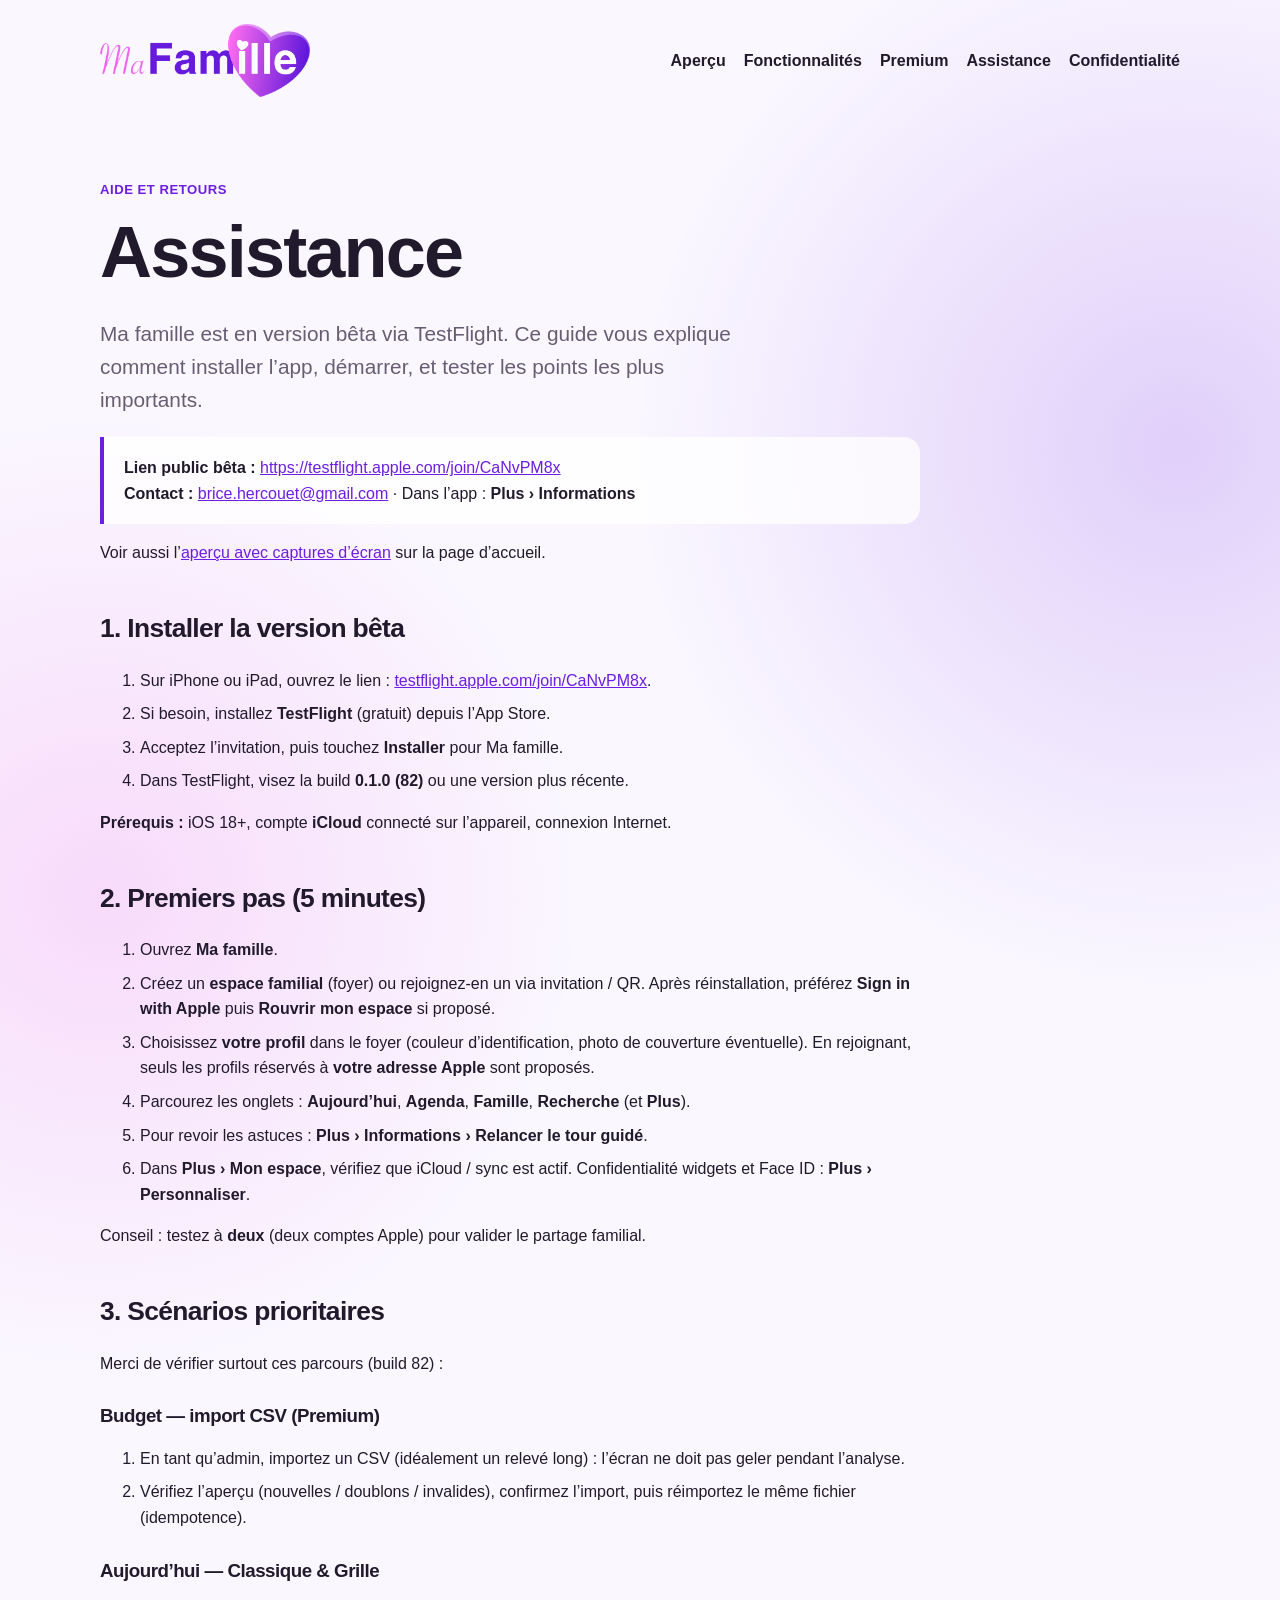
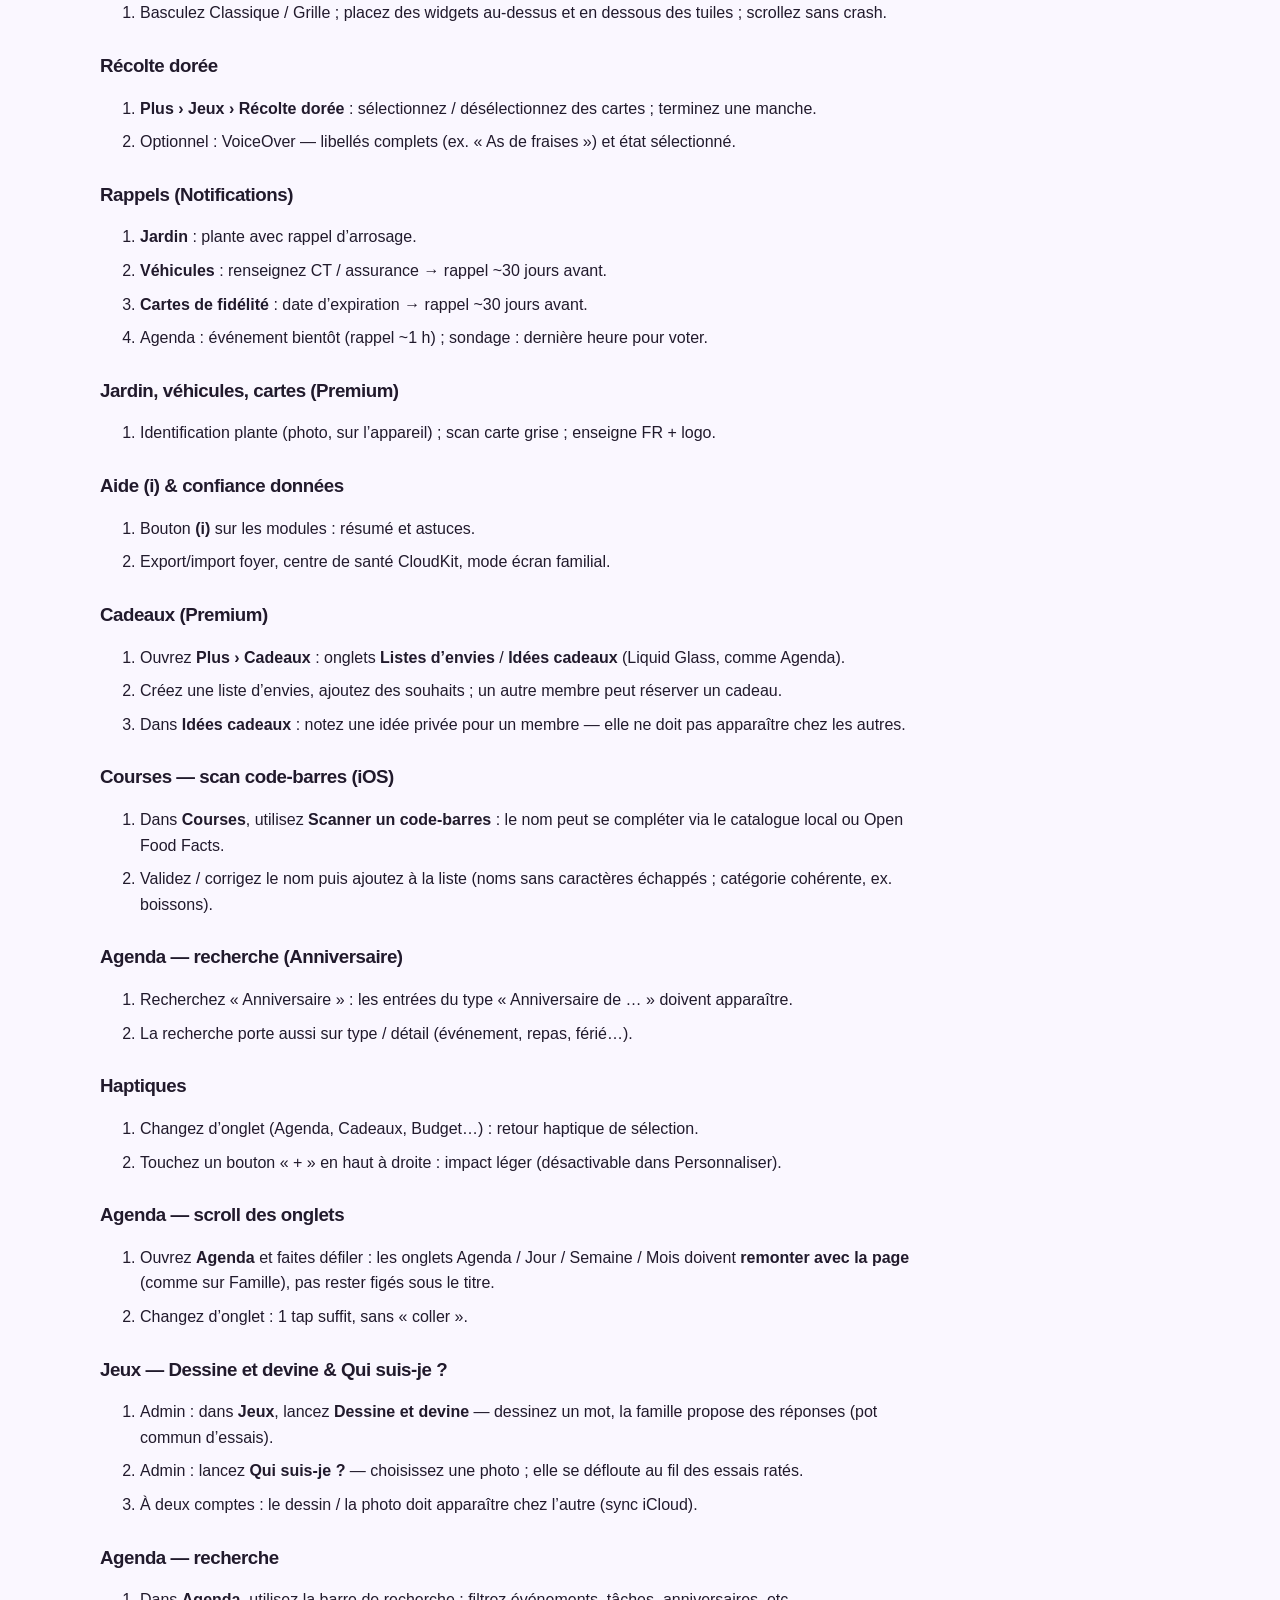
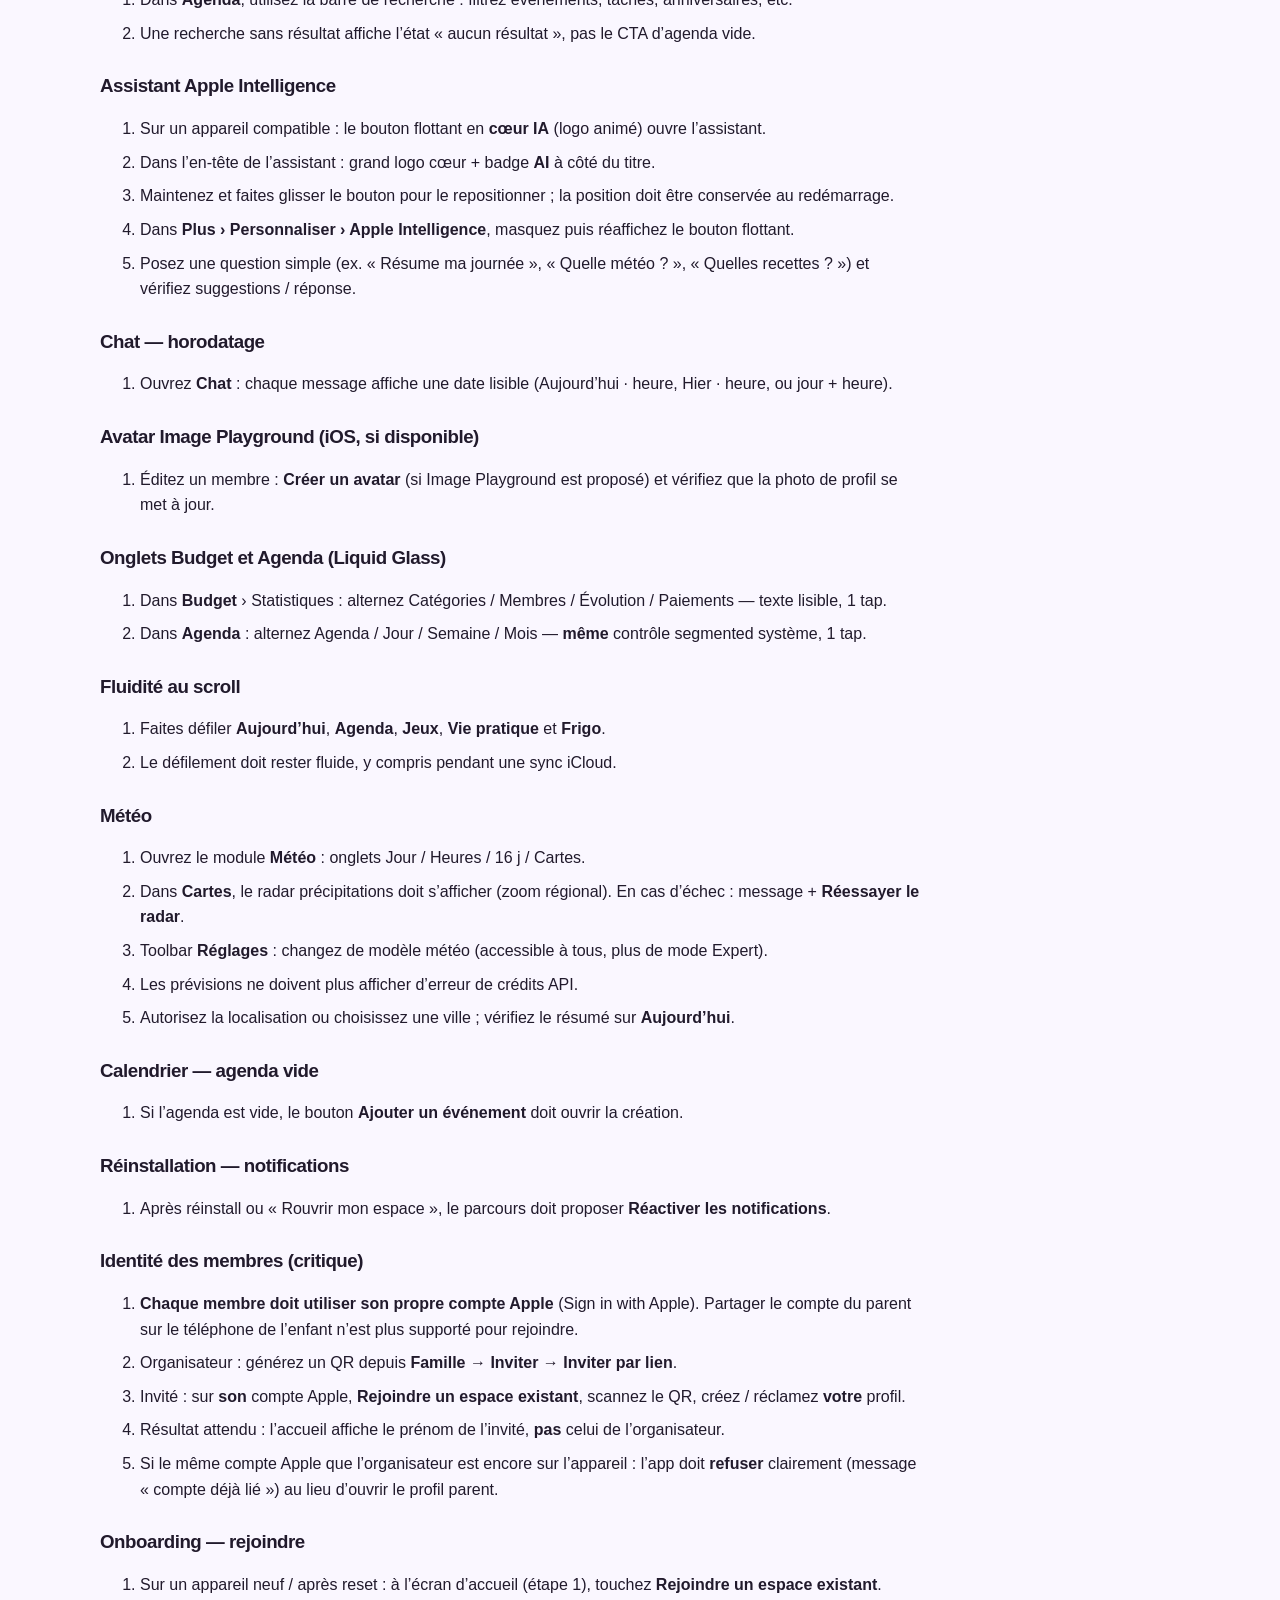
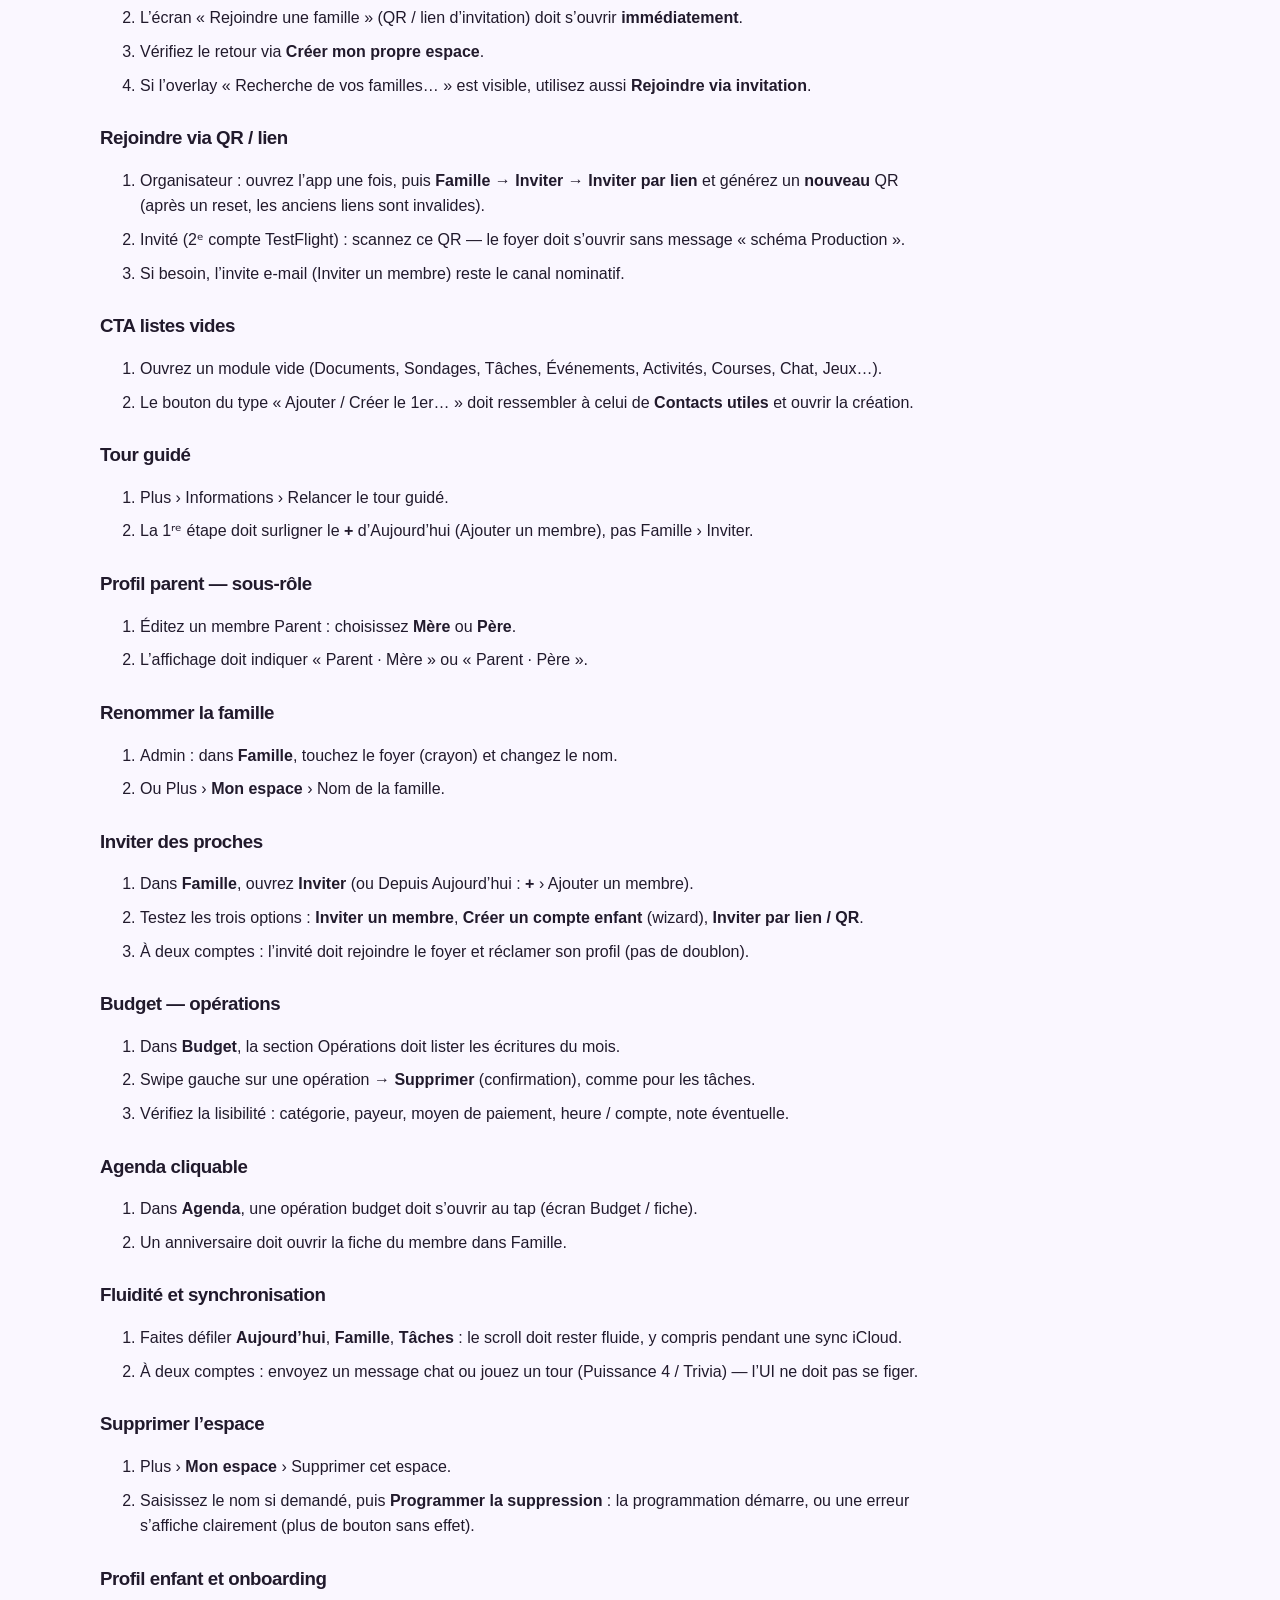
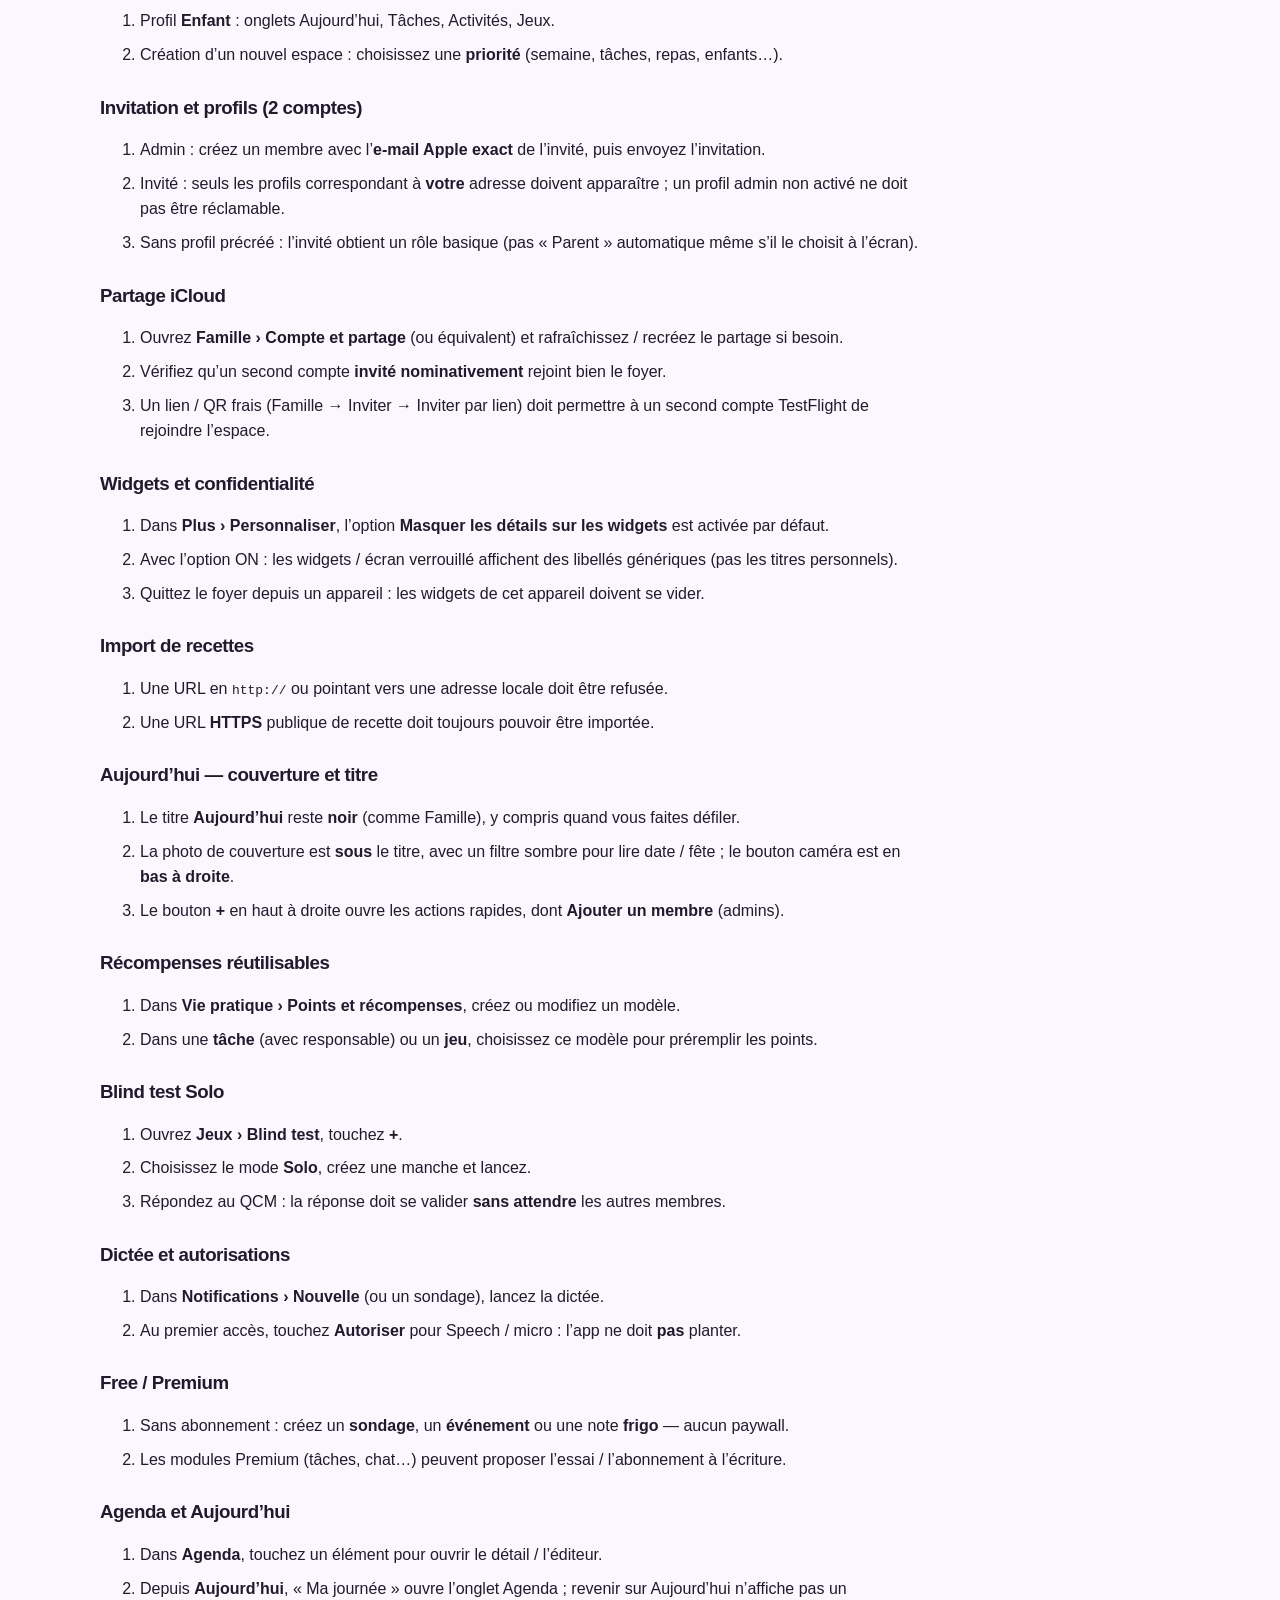
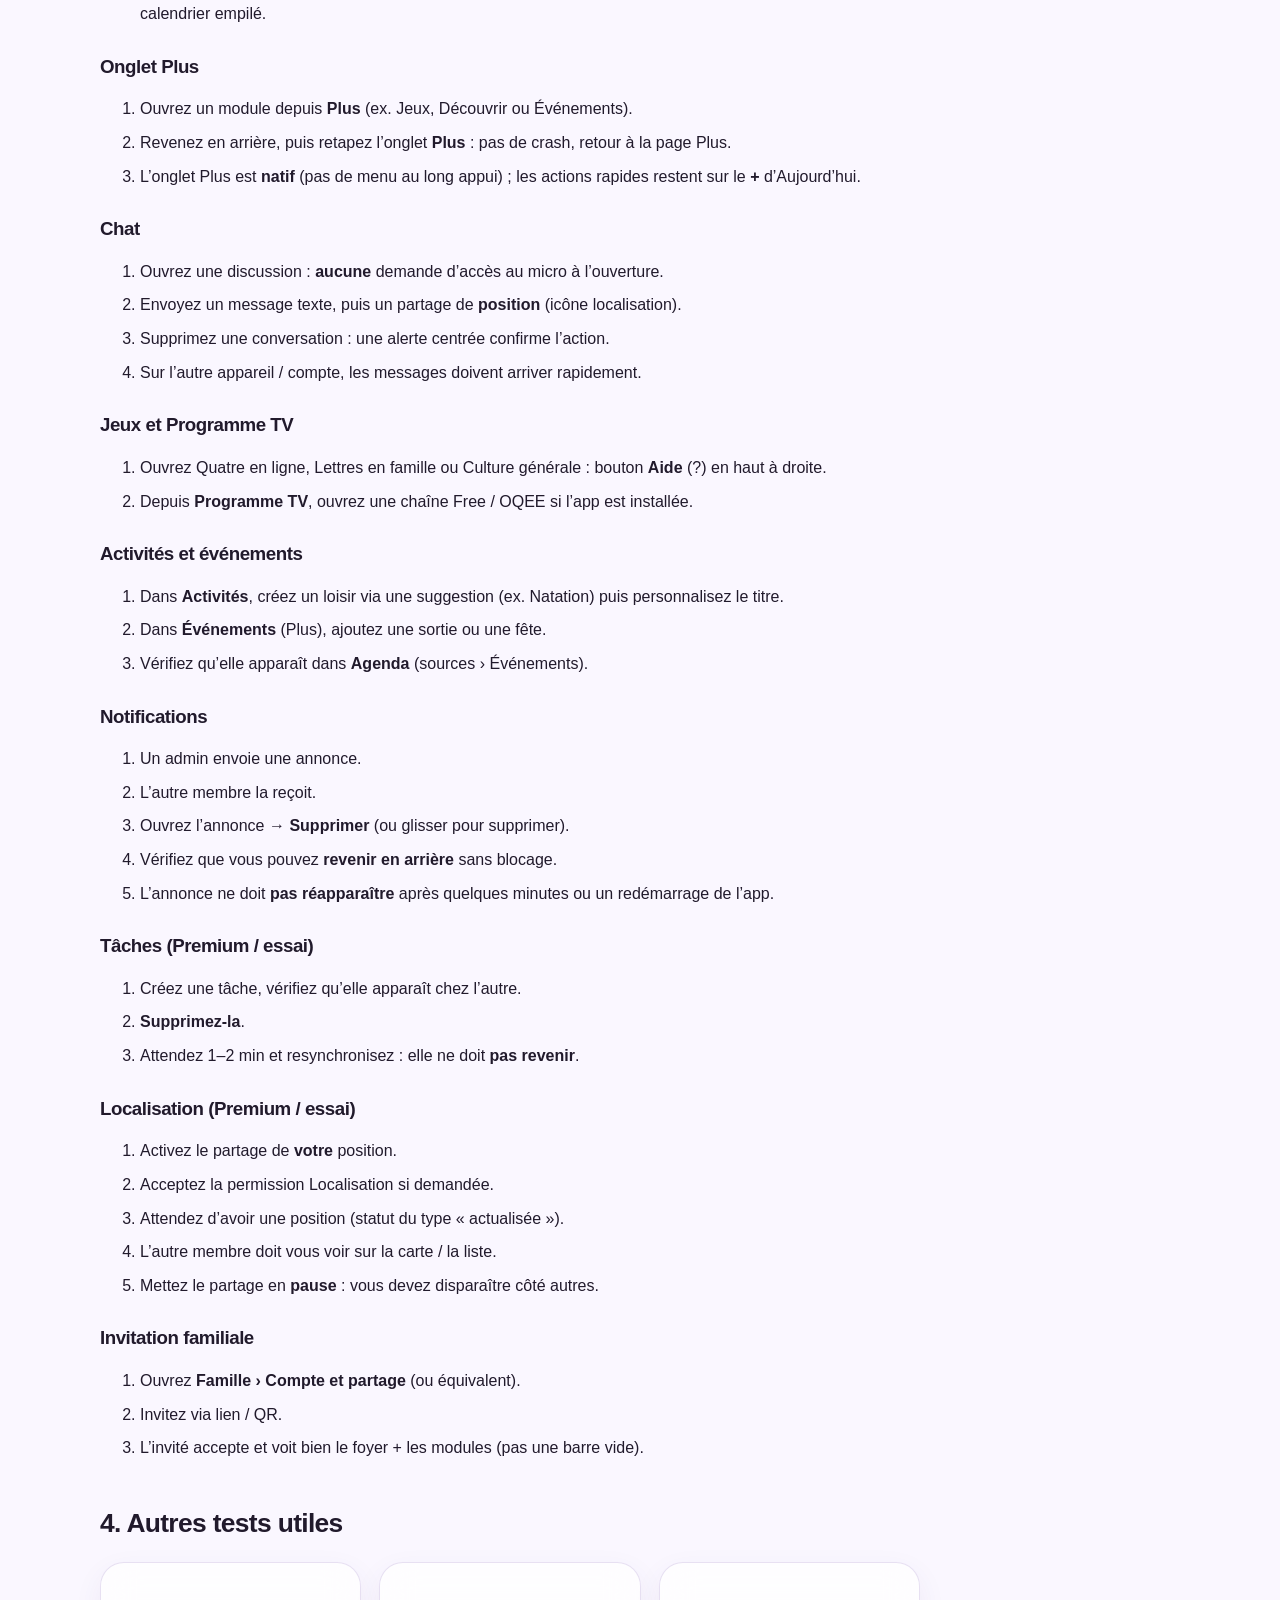
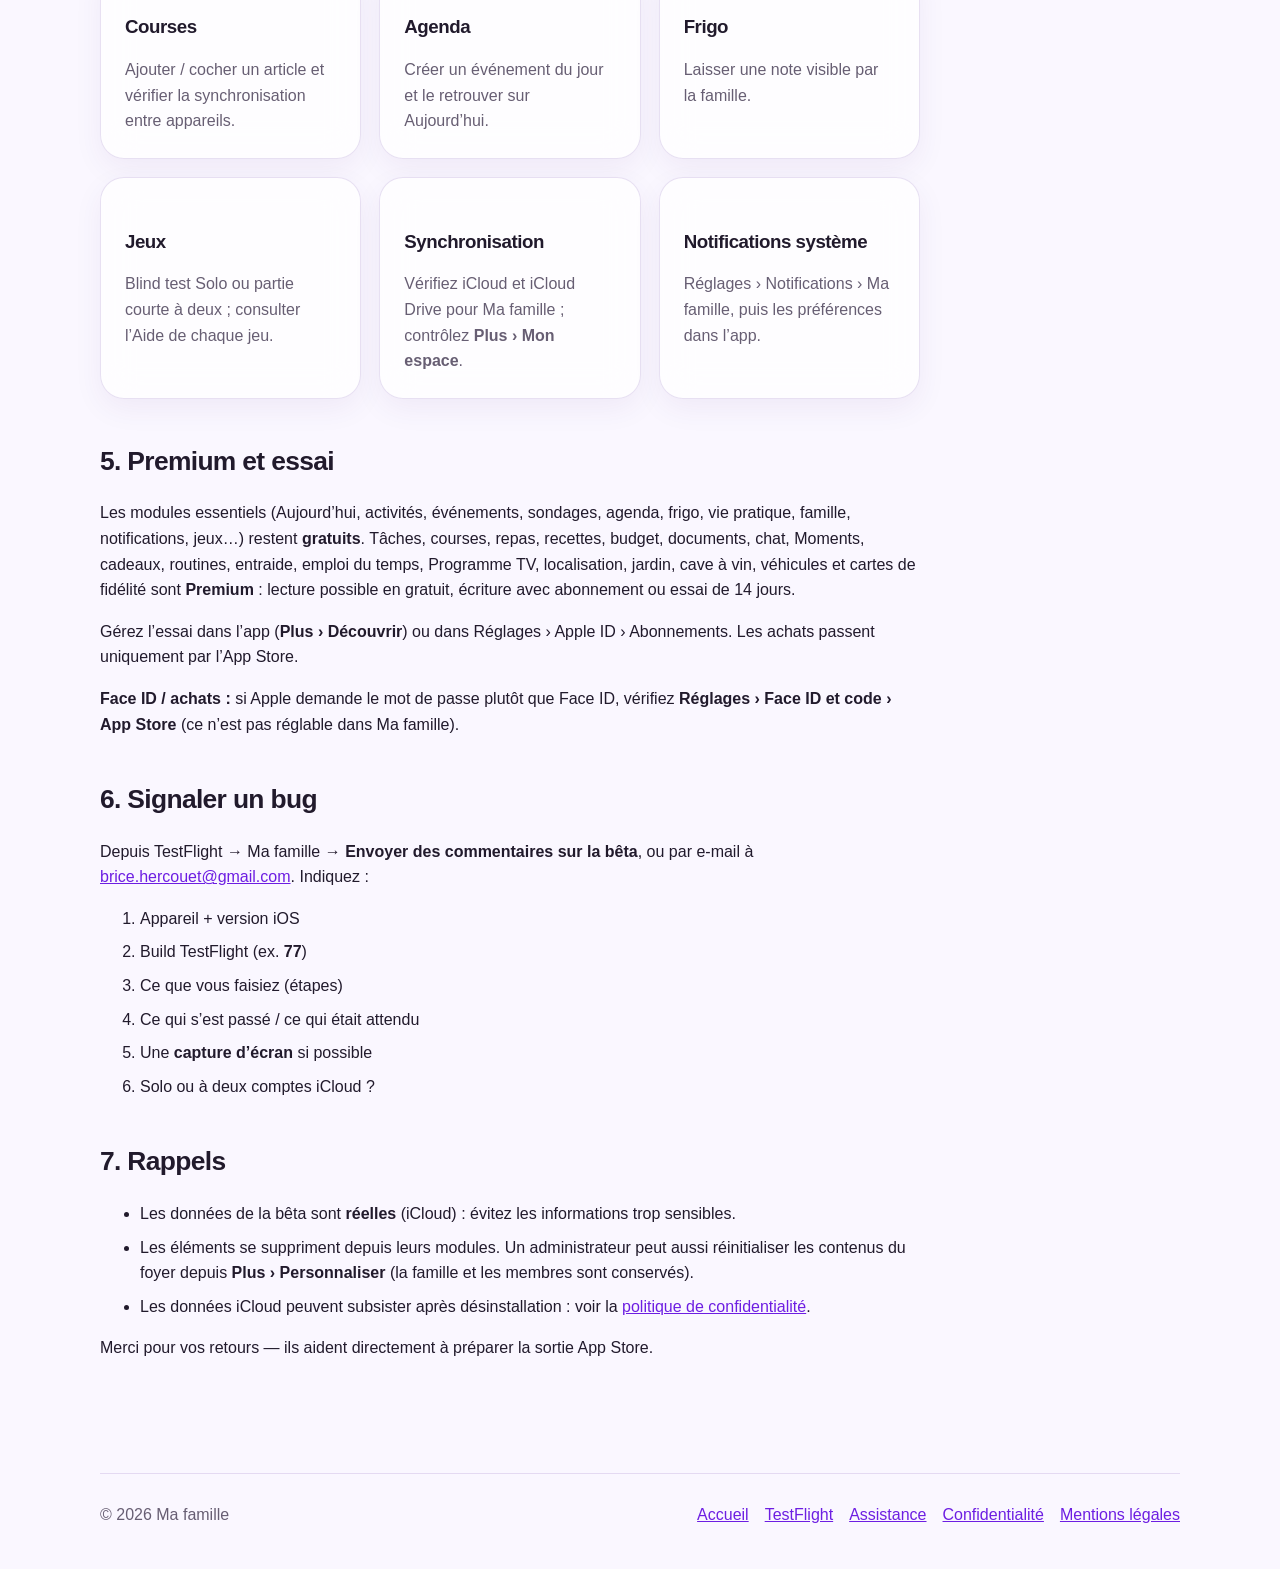
==== commit 25c02748: "docs(famille-app): aligner le site sur la build 82 Import Budget async, Accueil et guide testeurs à " ====
--- a/famille-app/assistance.html
+++ b/famille-app/assistance.html
@@ -38,7 +38,7 @@
         <li>Sur iPhone ou iPad, ouvrez le lien : <a href="https://testflight.apple.com/join/CaNvPM8x">testflight.apple.com/join/CaNvPM8x</a>.</li>
         <li>Si besoin, installez <strong>TestFlight</strong> (gratuit) depuis l’App Store.</li>
         <li>Acceptez l’invitation, puis touchez <strong>Installer</strong> pour Ma famille.</li>
-        <li>Dans TestFlight, visez la build <strong>0.1.0 (81)</strong> ou une version plus récente.</li>
+        <li>Dans TestFlight, visez la build <strong>0.1.0 (82)</strong> ou une version plus récente.</li>
       </ol>
       <p><strong>Prérequis :</strong> iOS&nbsp;18+, compte <strong>iCloud</strong> connecté sur l’appareil, connexion Internet.</p>
 
@@ -54,13 +54,23 @@
       <p>Conseil : testez à <strong>deux</strong> (deux comptes Apple) pour valider le partage familial.</p>
 
       <h2>3. Scénarios prioritaires</h2>
-      <p>Merci de vérifier surtout ces parcours (build&nbsp;81)&nbsp;:</p>
-
-      <h3>Récolte dorée &amp; jeux</h3>
-      <ol>
-        <li><strong>Plus › Jeux › Récolte dorée</strong> : lancez une partie, terminez un run, vérifiez le classement du foyer.</li>
-        <li>Sur un second appareil du même foyer : le score doit apparaître après sync iCloud.</li>
-        <li>Smoke : Scrabble (rejouer), Connect&nbsp;4, quiz, mots fléchés.</li>
+      <p>Merci de vérifier surtout ces parcours (build&nbsp;82)&nbsp;:</p>
+
+      <h3>Budget — import CSV (Premium)</h3>
+      <ol>
+        <li>En tant qu’admin, importez un CSV (idéalement un relevé long) : l’écran ne doit pas geler pendant l’analyse.</li>
+        <li>Vérifiez l’aperçu (nouvelles / doublons / invalides), confirmez l’import, puis réimportez le même fichier (idempotence).</li>
+      </ol>
+
+      <h3>Aujourd’hui — Classique &amp; Grille</h3>
+      <ol>
+        <li>Basculez Classique / Grille ; placez des widgets au-dessus et en dessous des tuiles ; scrollez sans crash.</li>
+      </ol>
+
+      <h3>Récolte dorée</h3>
+      <ol>
+        <li><strong>Plus › Jeux › Récolte dorée</strong> : sélectionnez / désélectionnez des cartes ; terminez une manche.</li>
+        <li>Optionnel : VoiceOver — libellés complets (ex. « As de fraises ») et état sélectionné.</li>
       </ol>
 
       <h3>Rappels (Notifications)</h3>
@@ -69,12 +79,6 @@
         <li><strong>Véhicules</strong> : renseignez CT / assurance → rappel ~30&nbsp;jours avant.</li>
         <li><strong>Cartes de fidélité</strong> : date d’expiration → rappel ~30&nbsp;jours avant.</li>
         <li>Agenda : événement bientôt (rappel ~1&nbsp;h) ; sondage : dernière heure pour voter.</li>
-      </ol>
-
-      <h3>Aujourd’hui — grille</h3>
-      <ol>
-        <li>Disposition grille : placez des widgets <strong>au-dessus</strong> et <strong>en dessous</strong> des tuiles.</li>
-        <li>Personnalisez l’ordre des sections ; un widget « alertes » vide doit afficher un état explicite.</li>
       </ol>
 
       <h3>Jardin, véhicules, cartes (Premium)</h3>
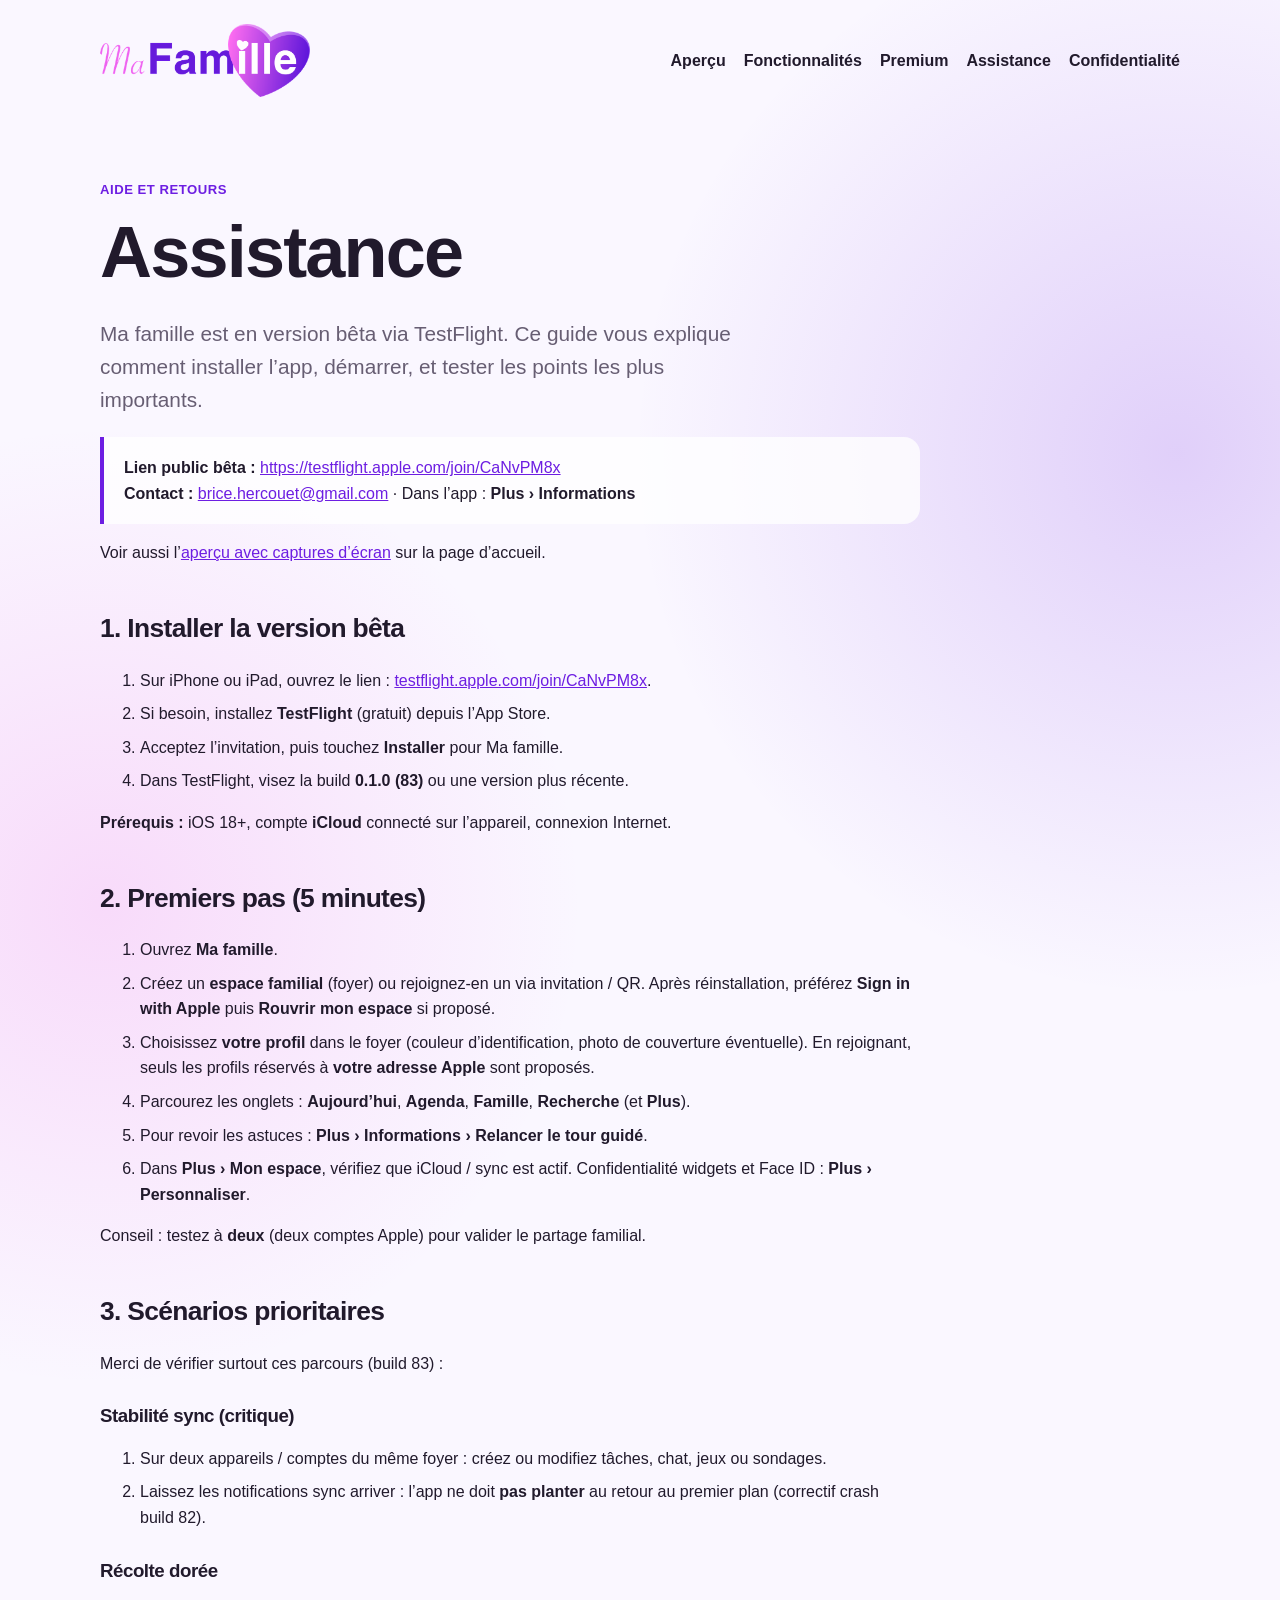
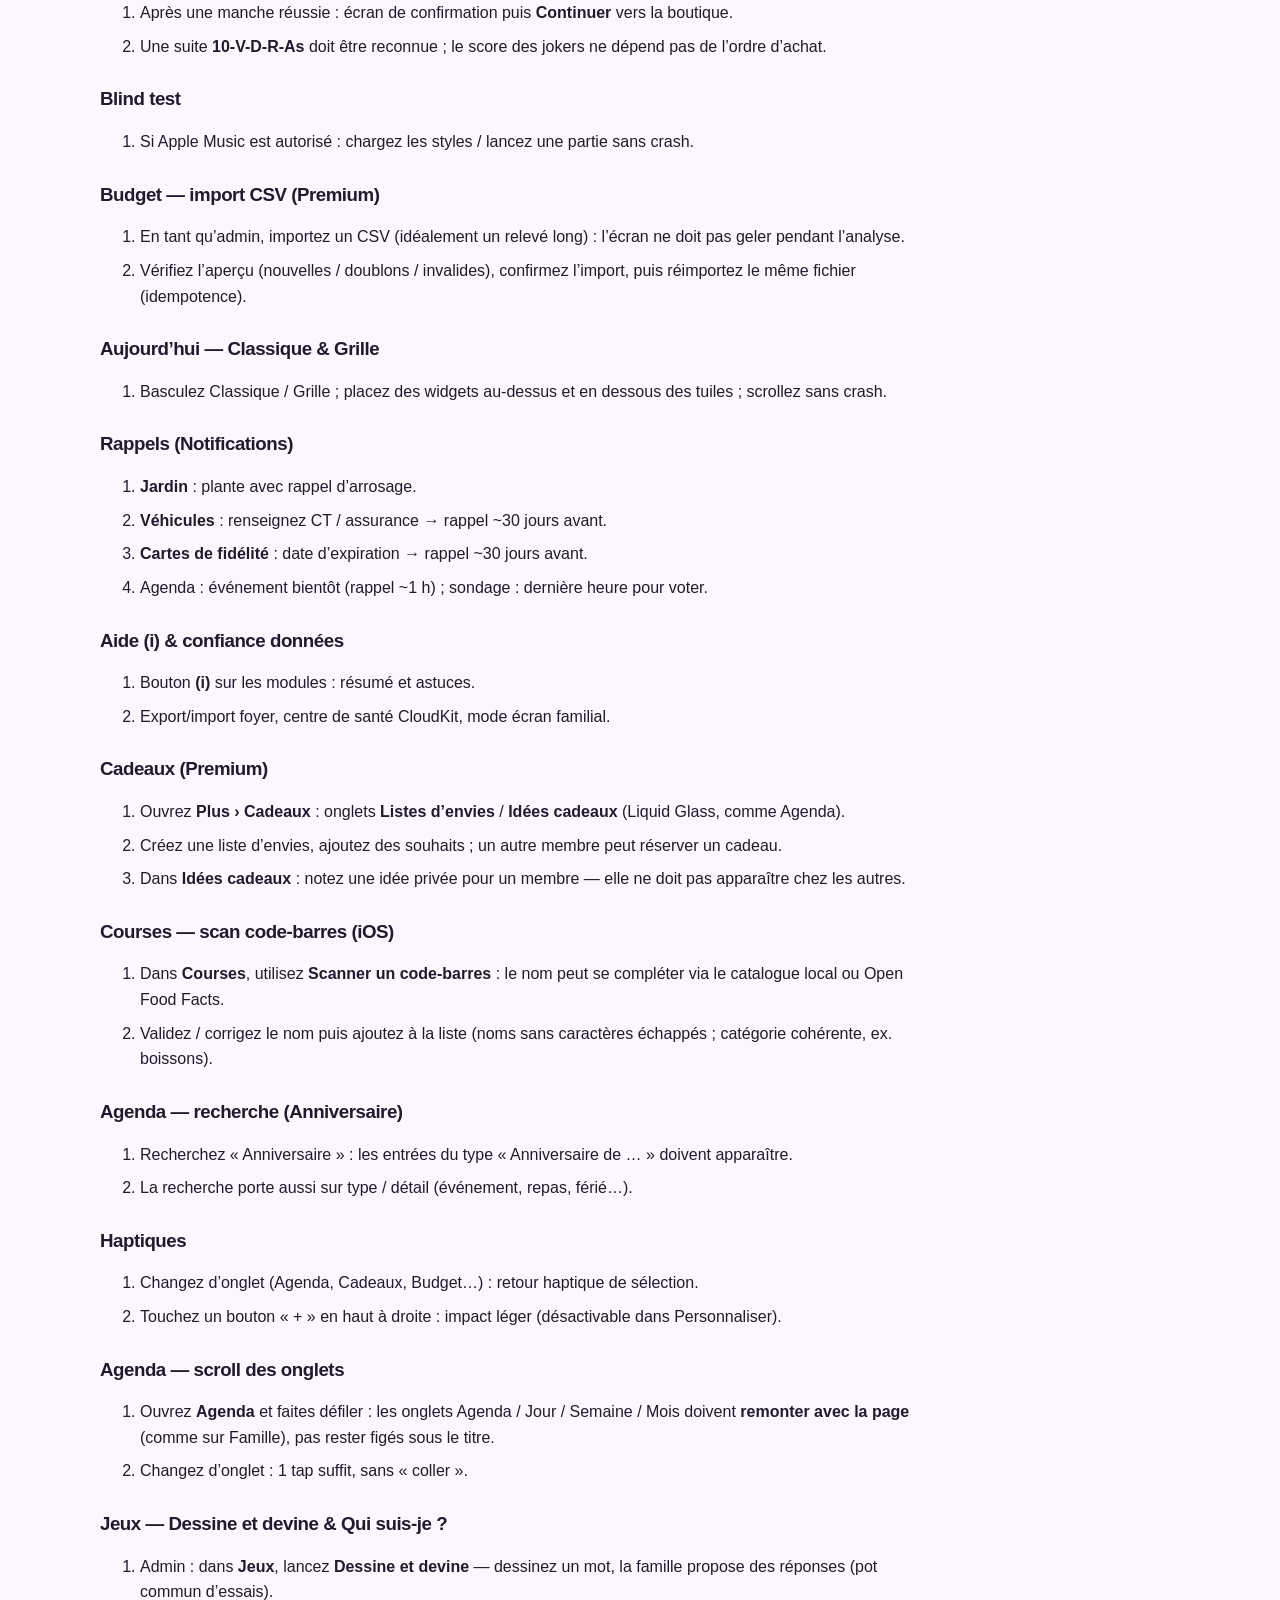
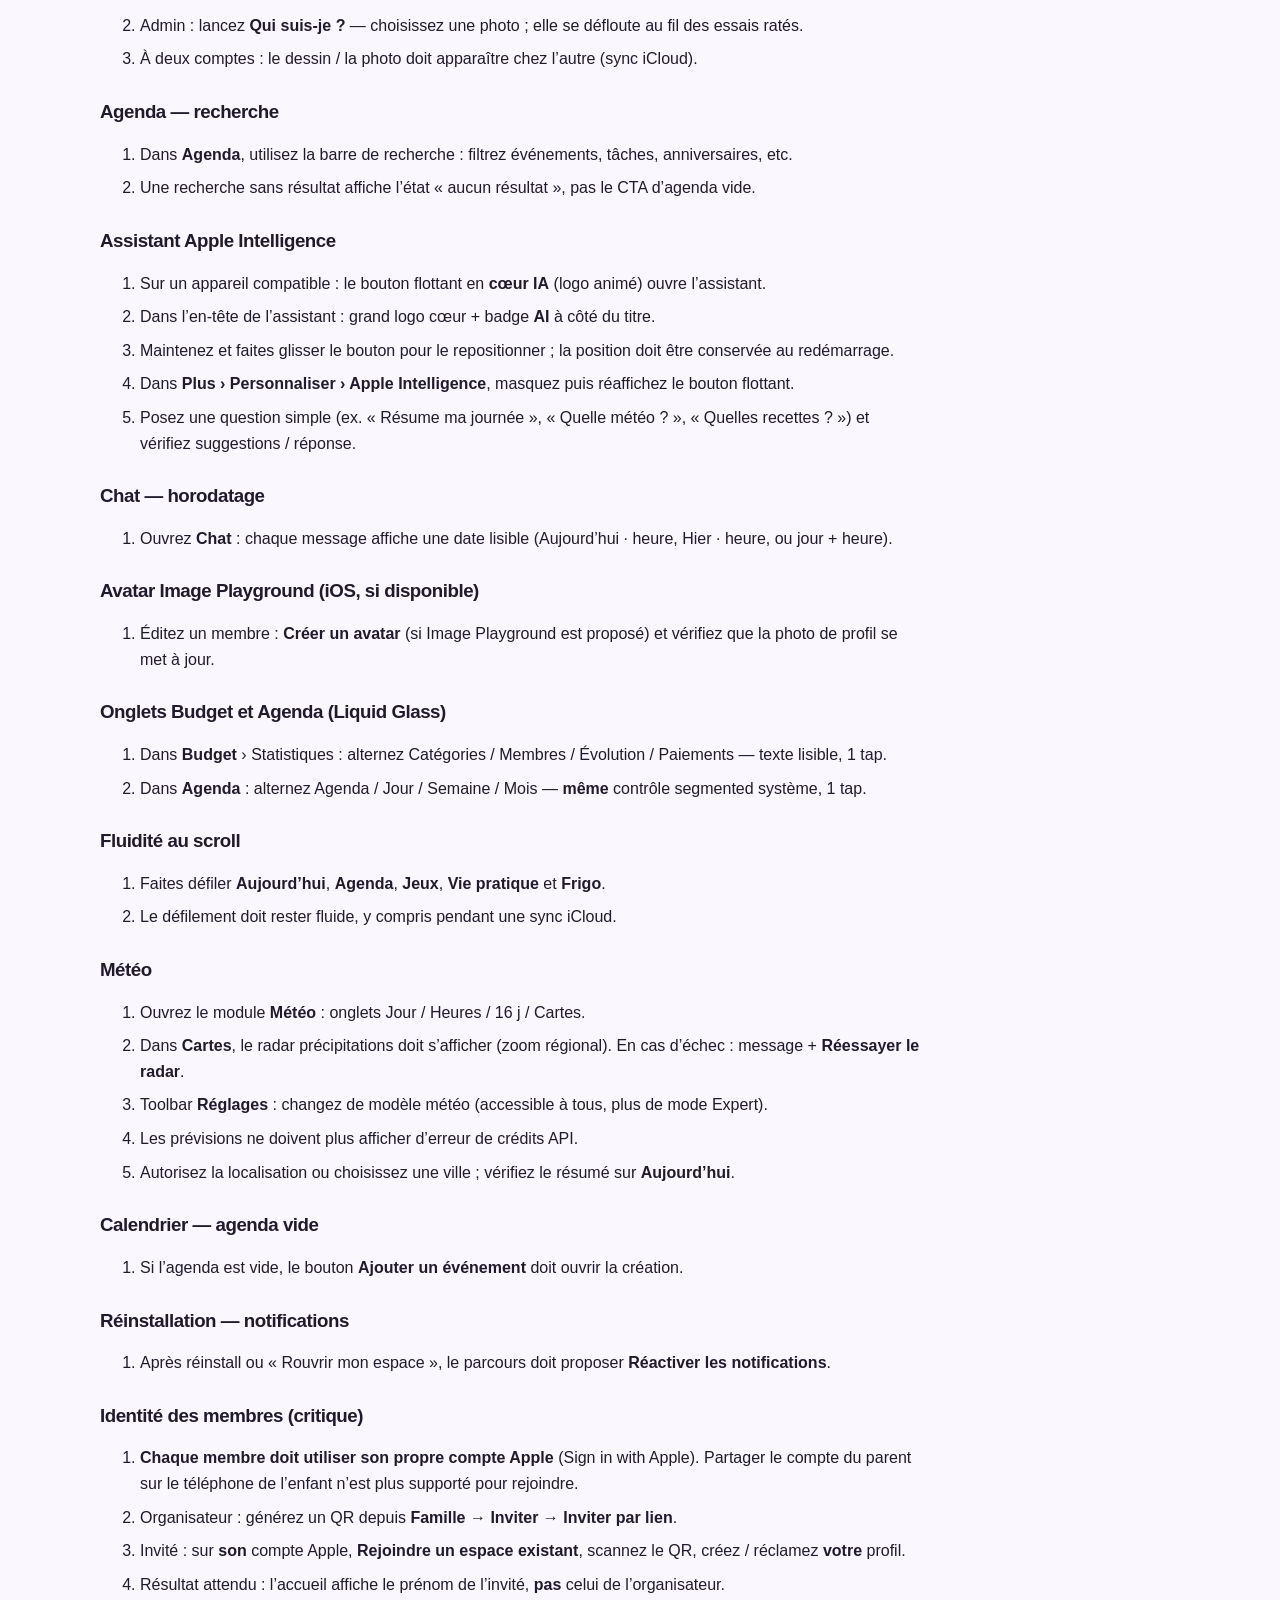
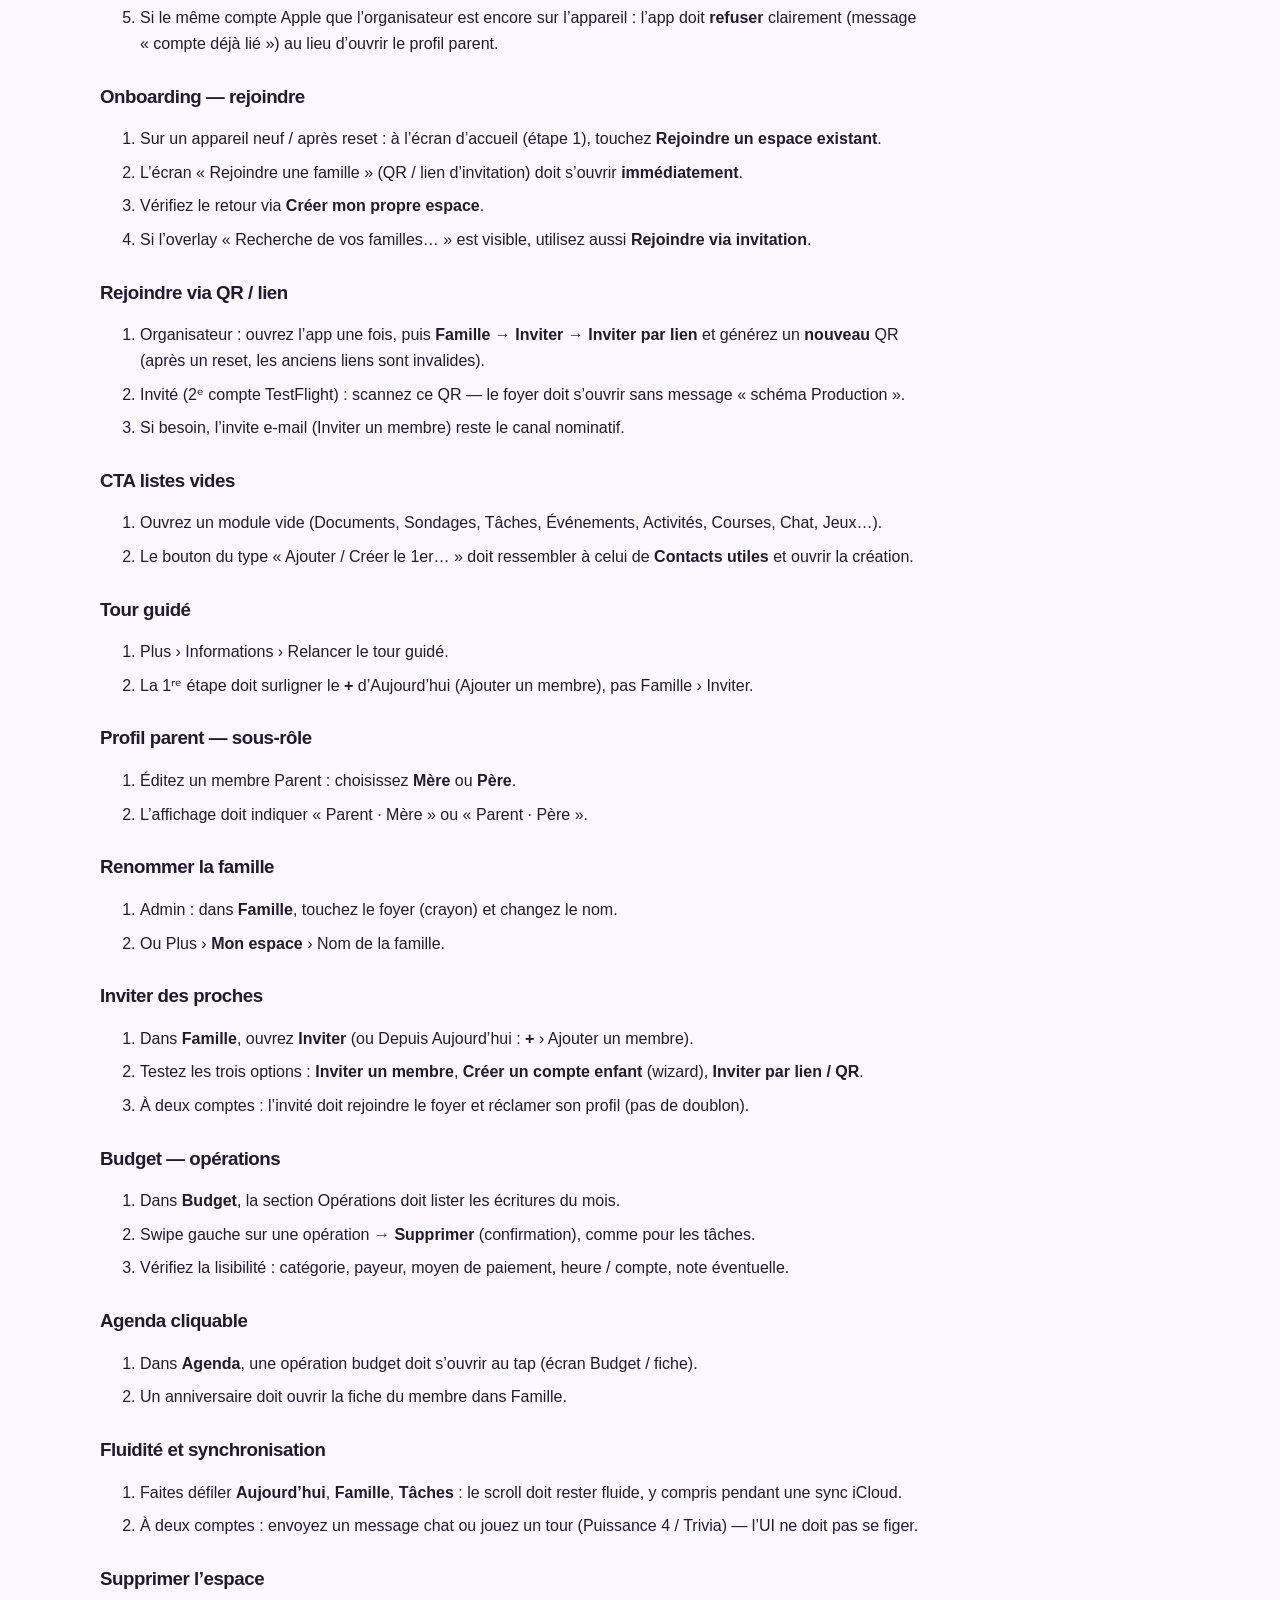
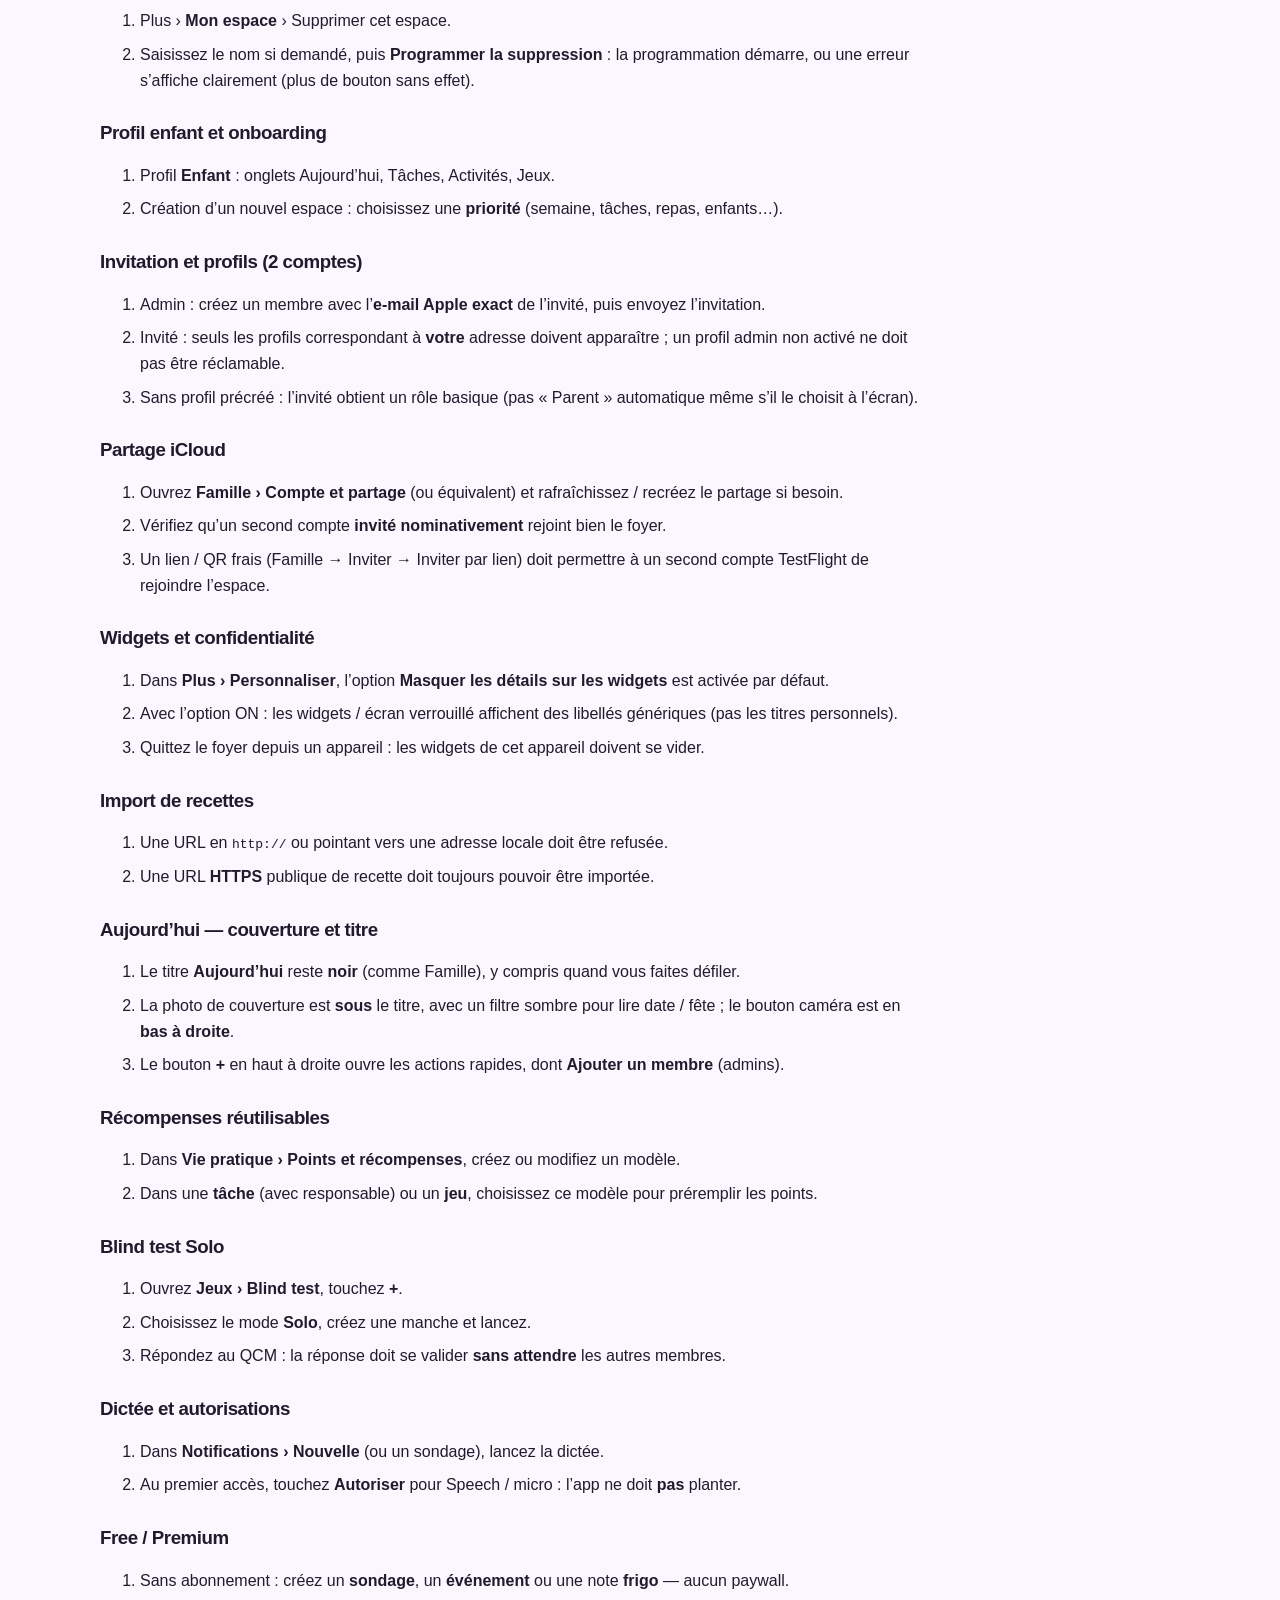
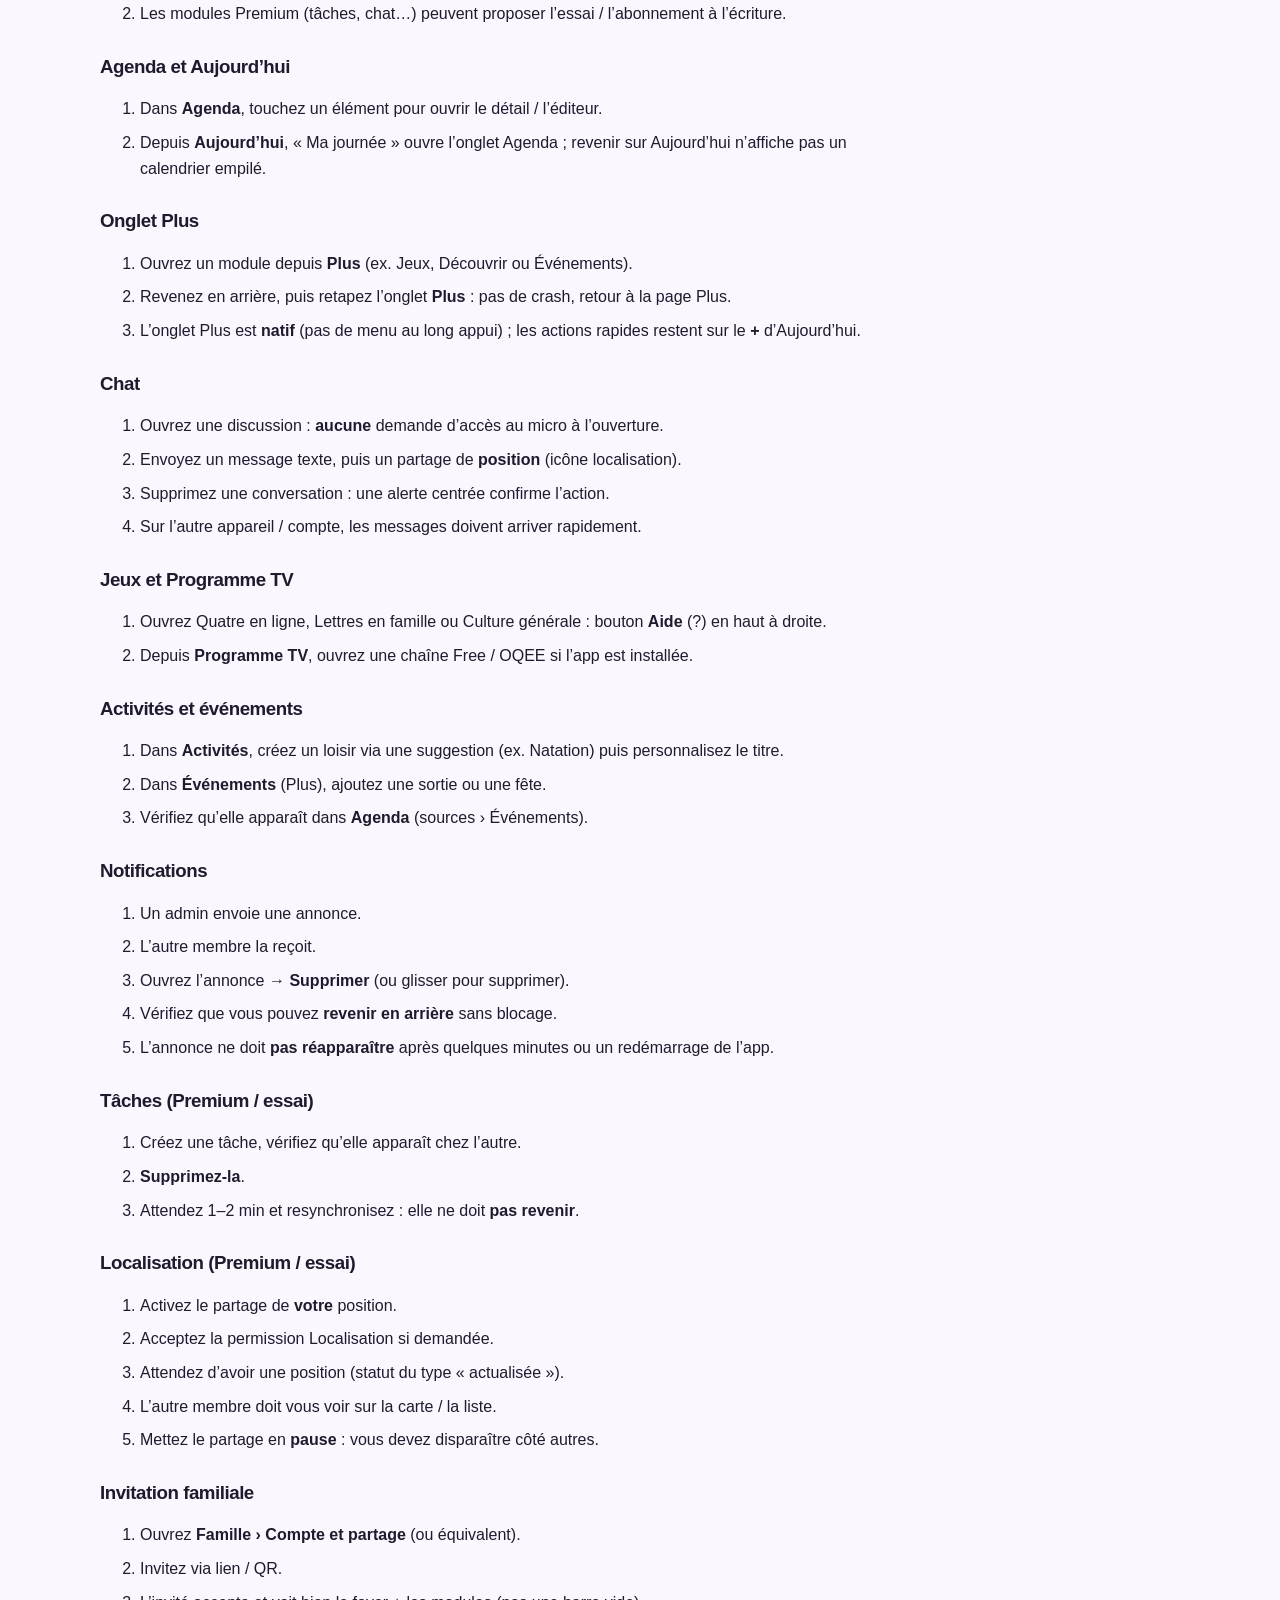
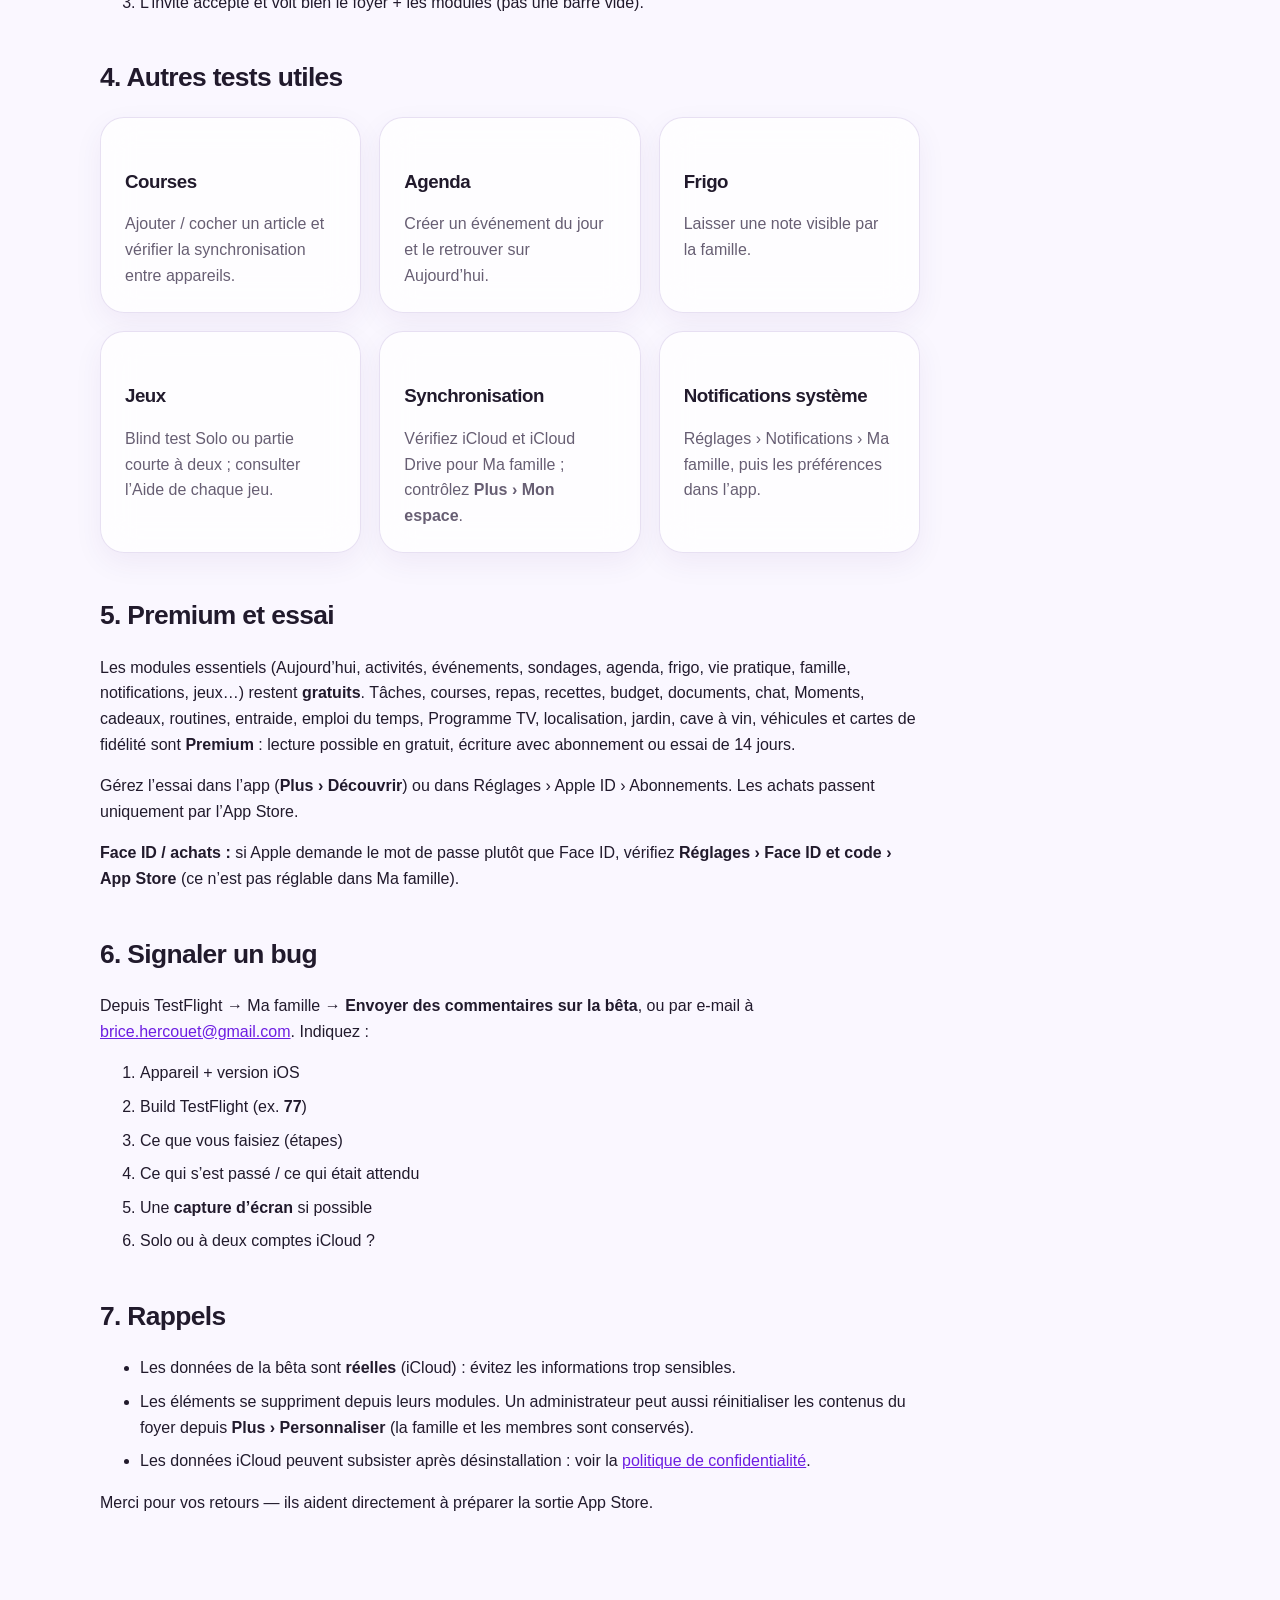
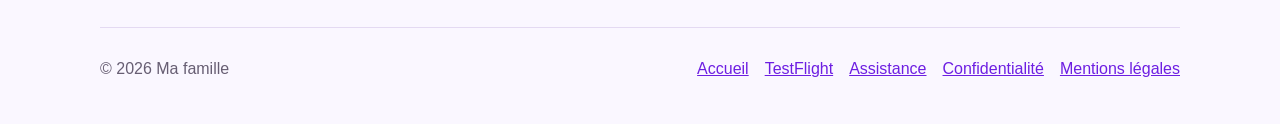
==== commit 28ac617a: "docs(famille-app): aligner le site sur la build 83 Correctif crash sync et guide testeurs à jour.  C" ====
--- a/famille-app/assistance.html
+++ b/famille-app/assistance.html
@@ -38,7 +38,7 @@
         <li>Sur iPhone ou iPad, ouvrez le lien : <a href="https://testflight.apple.com/join/CaNvPM8x">testflight.apple.com/join/CaNvPM8x</a>.</li>
         <li>Si besoin, installez <strong>TestFlight</strong> (gratuit) depuis l’App Store.</li>
         <li>Acceptez l’invitation, puis touchez <strong>Installer</strong> pour Ma famille.</li>
-        <li>Dans TestFlight, visez la build <strong>0.1.0 (82)</strong> ou une version plus récente.</li>
+        <li>Dans TestFlight, visez la build <strong>0.1.0 (83)</strong> ou une version plus récente.</li>
       </ol>
       <p><strong>Prérequis :</strong> iOS&nbsp;18+, compte <strong>iCloud</strong> connecté sur l’appareil, connexion Internet.</p>
 
@@ -54,7 +54,24 @@
       <p>Conseil : testez à <strong>deux</strong> (deux comptes Apple) pour valider le partage familial.</p>
 
       <h2>3. Scénarios prioritaires</h2>
-      <p>Merci de vérifier surtout ces parcours (build&nbsp;82)&nbsp;:</p>
+      <p>Merci de vérifier surtout ces parcours (build&nbsp;83)&nbsp;:</p>
+
+      <h3>Stabilité sync (critique)</h3>
+      <ol>
+        <li>Sur deux appareils / comptes du même foyer : créez ou modifiez tâches, chat, jeux ou sondages.</li>
+        <li>Laissez les notifications sync arriver : l’app ne doit <strong>pas planter</strong> au retour au premier plan (correctif crash build&nbsp;82).</li>
+      </ol>
+
+      <h3>Récolte dorée</h3>
+      <ol>
+        <li>Après une manche réussie : écran de confirmation puis <strong>Continuer</strong> vers la boutique.</li>
+        <li>Une suite <strong>10-V-D-R-As</strong> doit être reconnue ; le score des jokers ne dépend pas de l’ordre d’achat.</li>
+      </ol>
+
+      <h3>Blind test</h3>
+      <ol>
+        <li>Si Apple Music est autorisé : chargez les styles / lancez une partie sans crash.</li>
+      </ol>
 
       <h3>Budget — import CSV (Premium)</h3>
       <ol>
@@ -65,12 +82,6 @@
       <h3>Aujourd’hui — Classique &amp; Grille</h3>
       <ol>
         <li>Basculez Classique / Grille ; placez des widgets au-dessus et en dessous des tuiles ; scrollez sans crash.</li>
-      </ol>
-
-      <h3>Récolte dorée</h3>
-      <ol>
-        <li><strong>Plus › Jeux › Récolte dorée</strong> : sélectionnez / désélectionnez des cartes ; terminez une manche.</li>
-        <li>Optionnel : VoiceOver — libellés complets (ex. « As de fraises ») et état sélectionné.</li>
       </ol>
 
       <h3>Rappels (Notifications)</h3>
@@ -79,11 +90,6 @@
         <li><strong>Véhicules</strong> : renseignez CT / assurance → rappel ~30&nbsp;jours avant.</li>
         <li><strong>Cartes de fidélité</strong> : date d’expiration → rappel ~30&nbsp;jours avant.</li>
         <li>Agenda : événement bientôt (rappel ~1&nbsp;h) ; sondage : dernière heure pour voter.</li>
-      </ol>
-
-      <h3>Jardin, véhicules, cartes (Premium)</h3>
-      <ol>
-        <li>Identification plante (photo, sur l’appareil) ; scan carte grise ; enseigne FR + logo.</li>
       </ol>
 
       <h3>Aide (i) &amp; confiance données</h3>
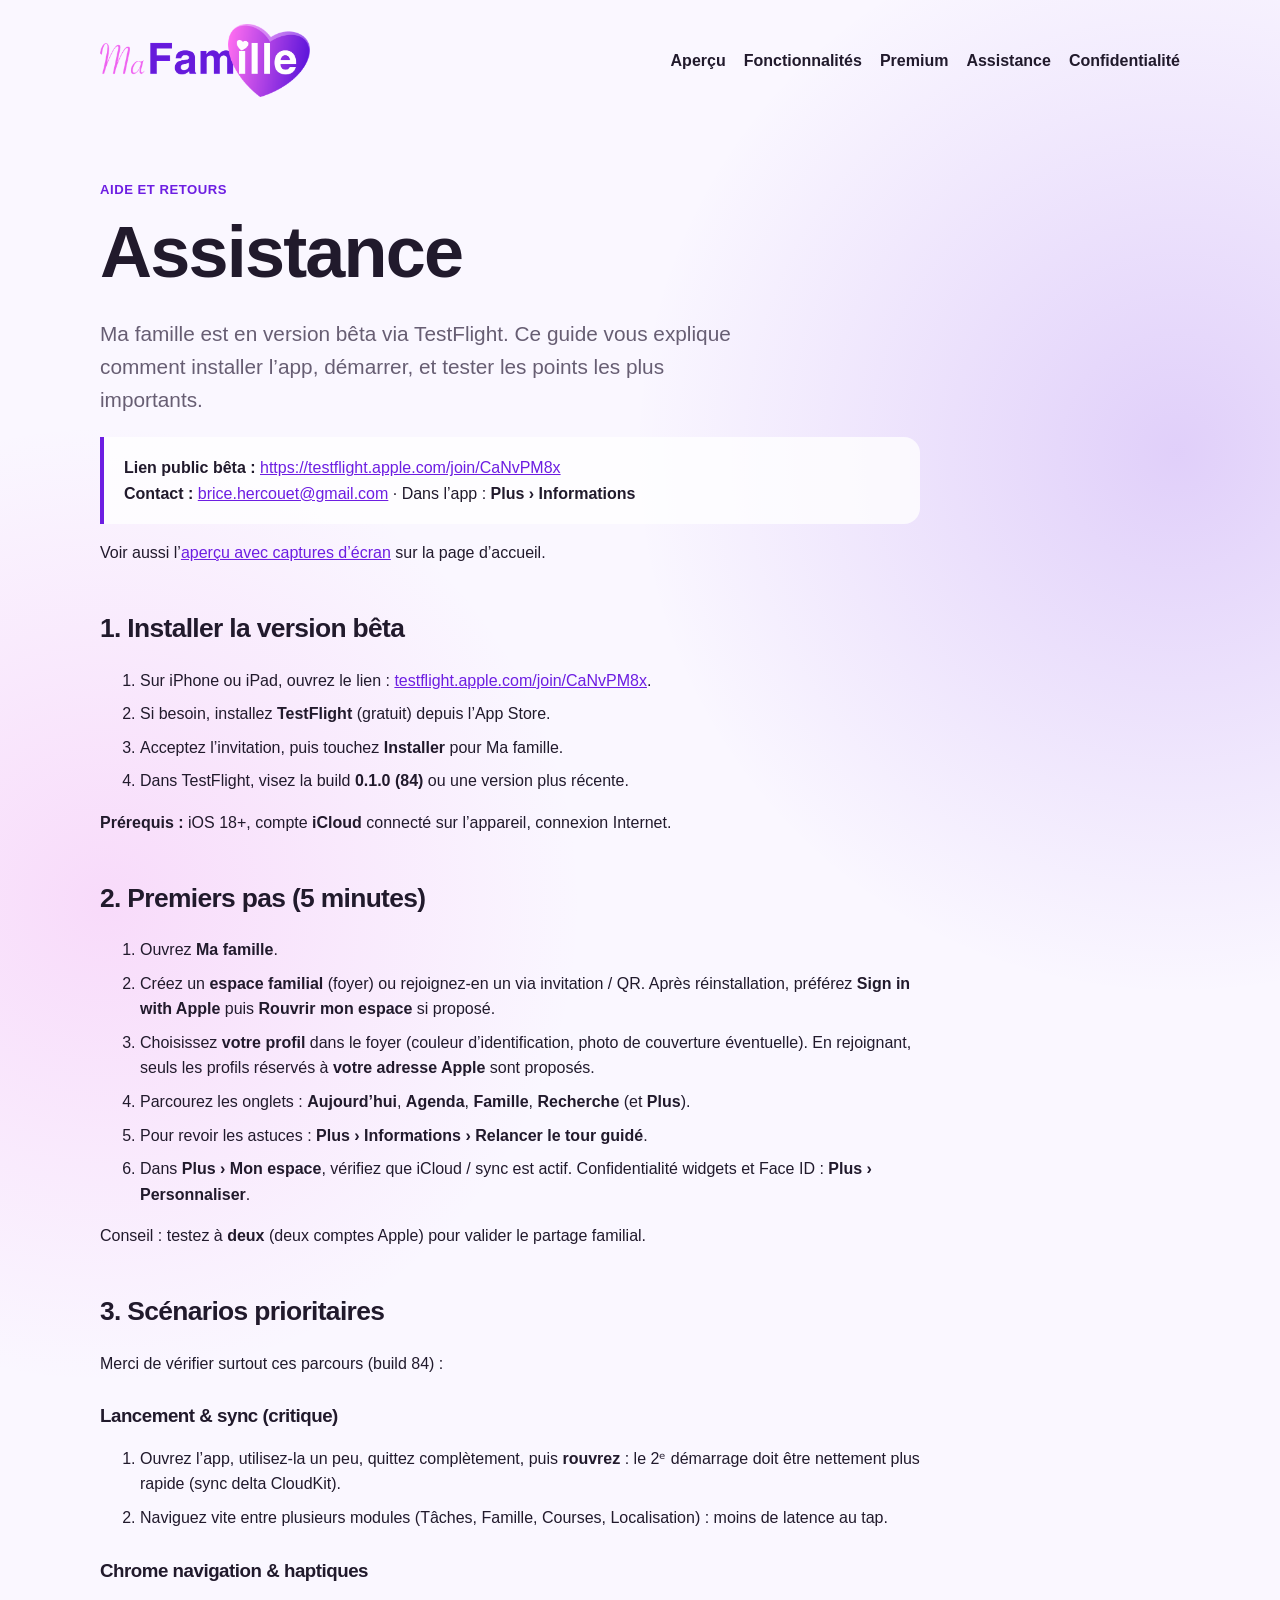
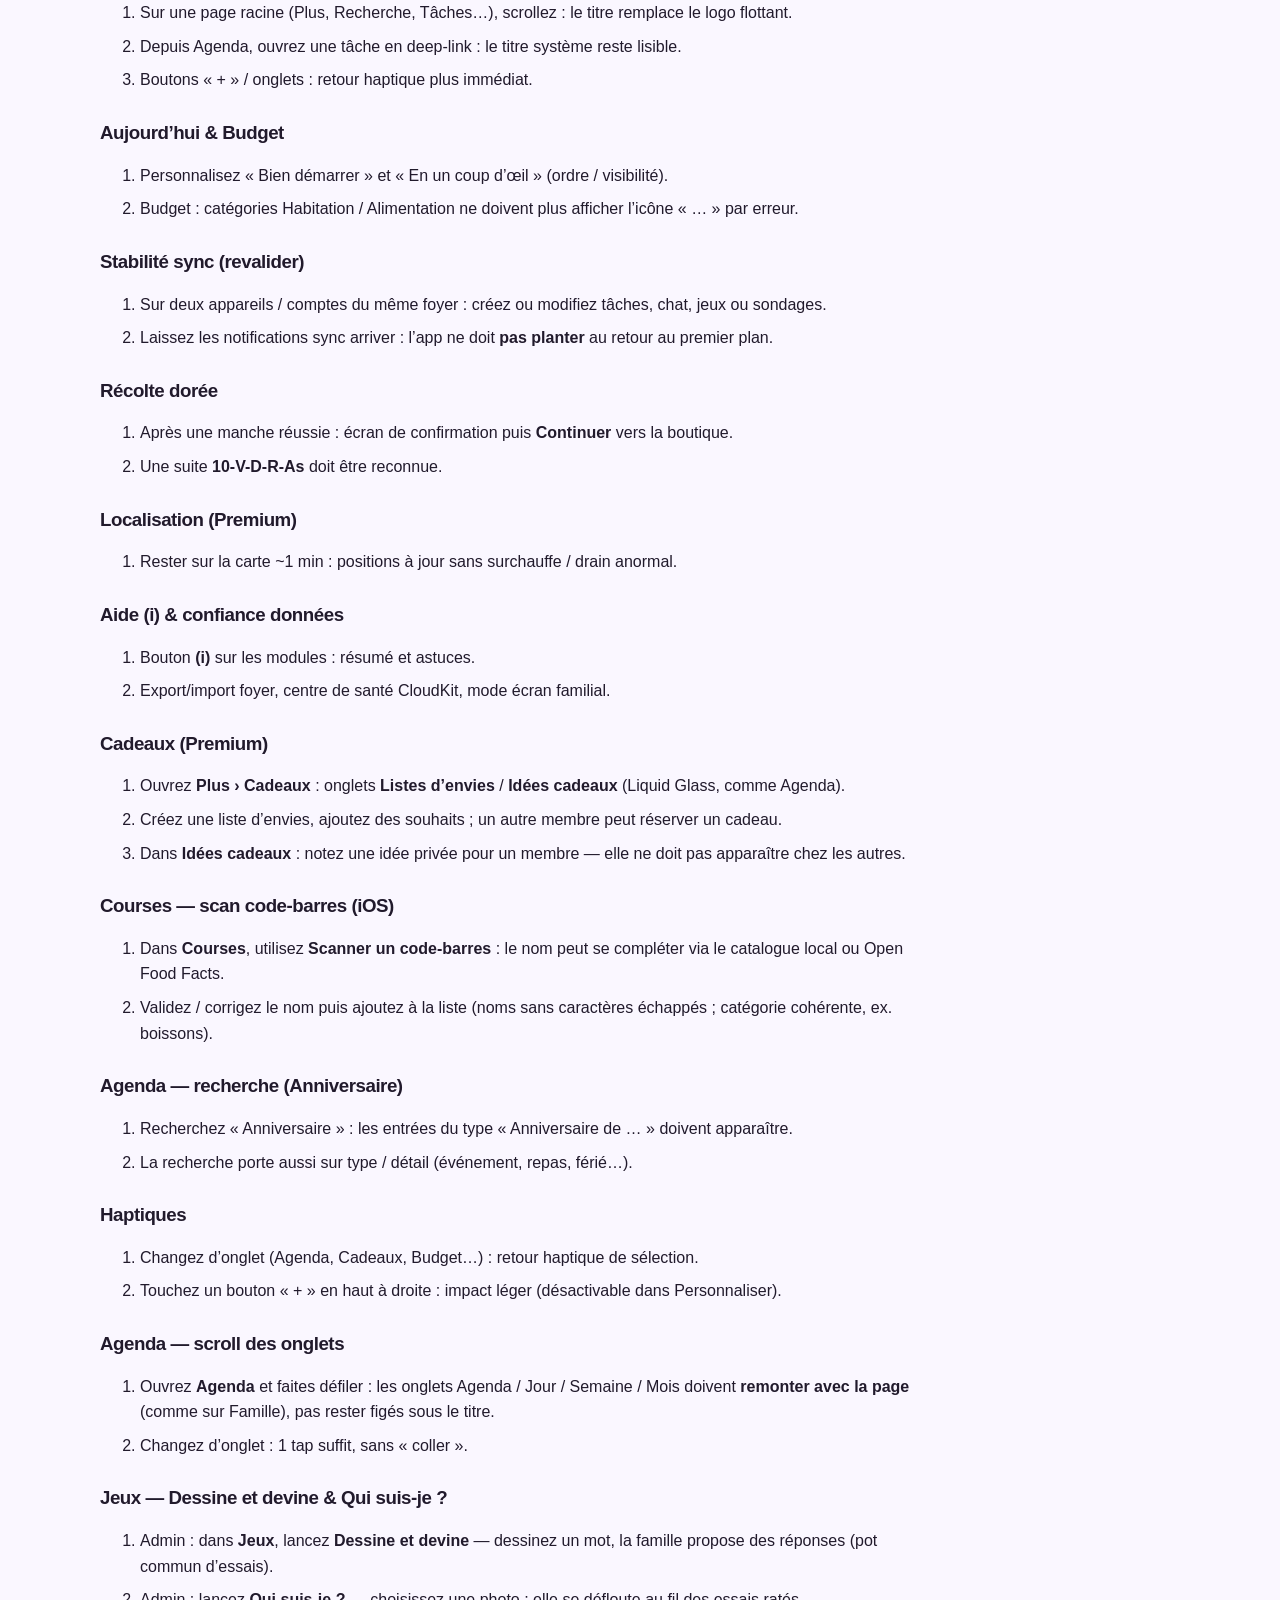
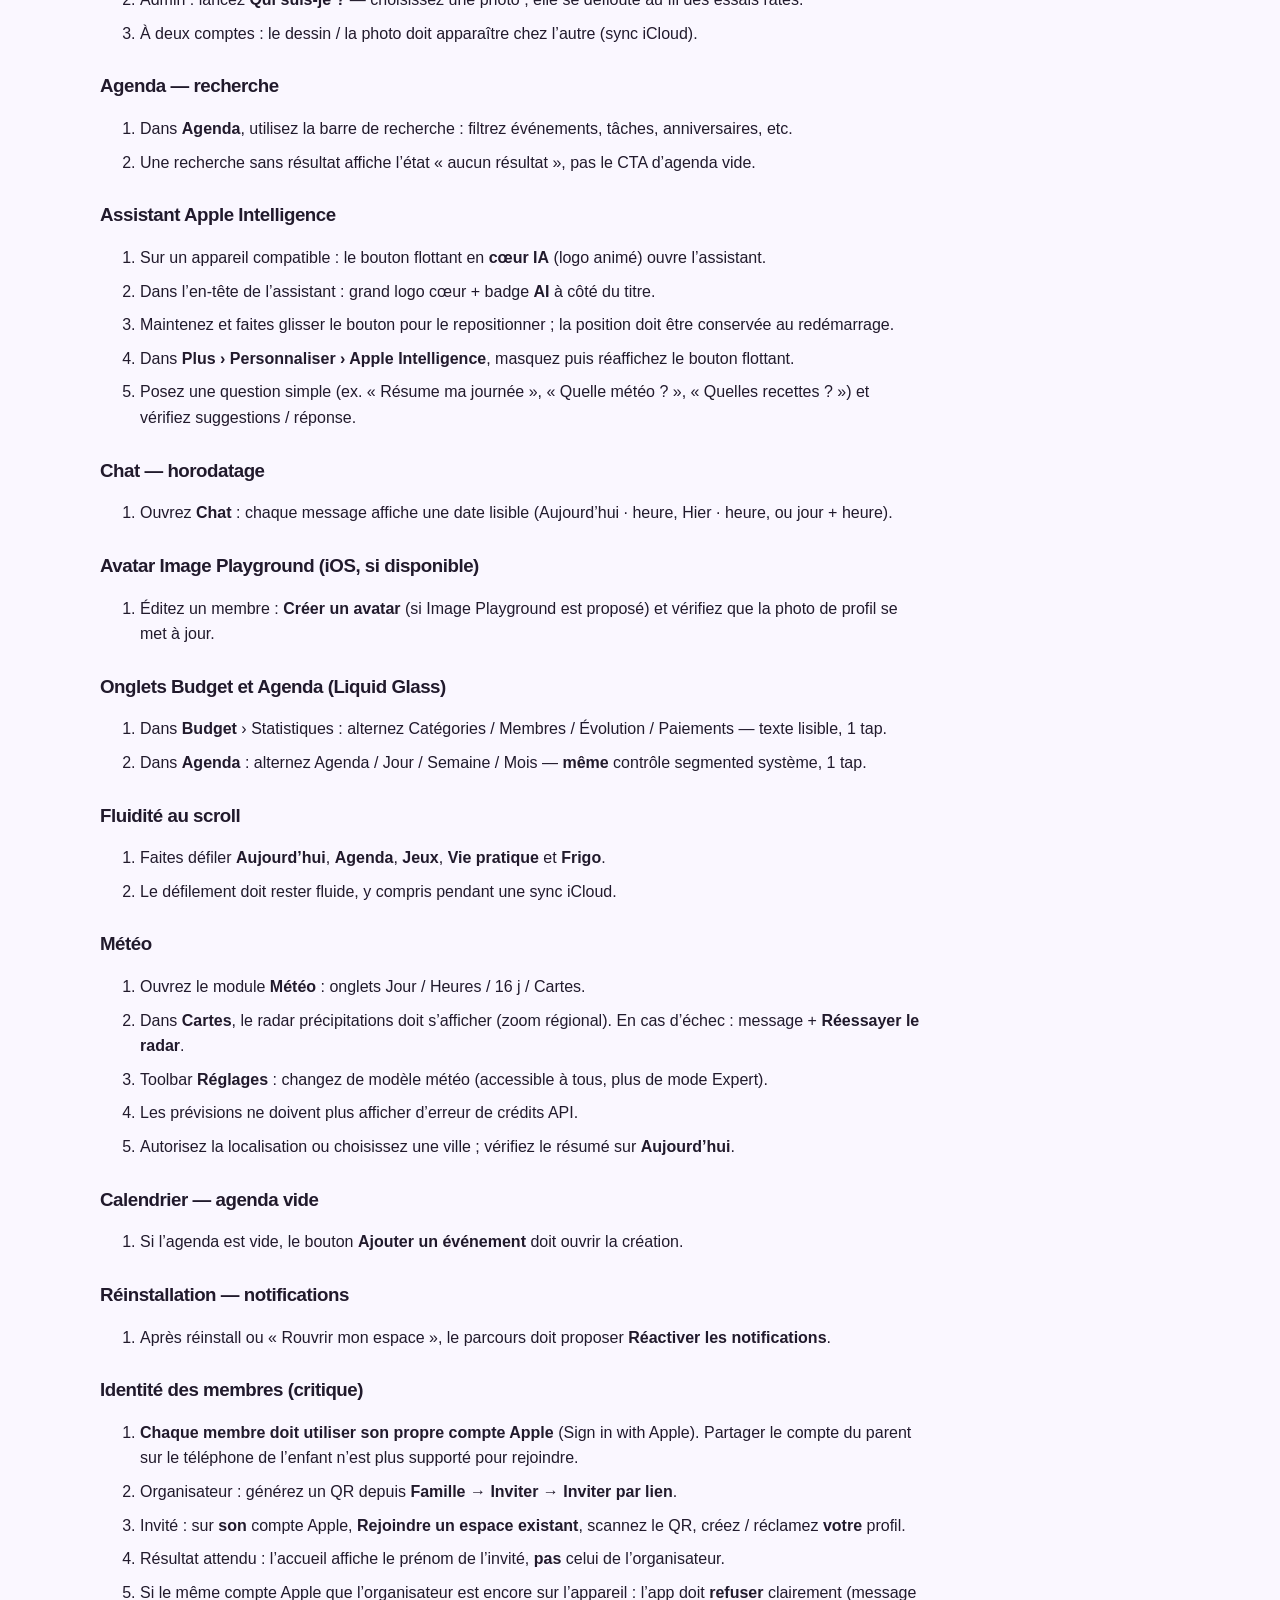
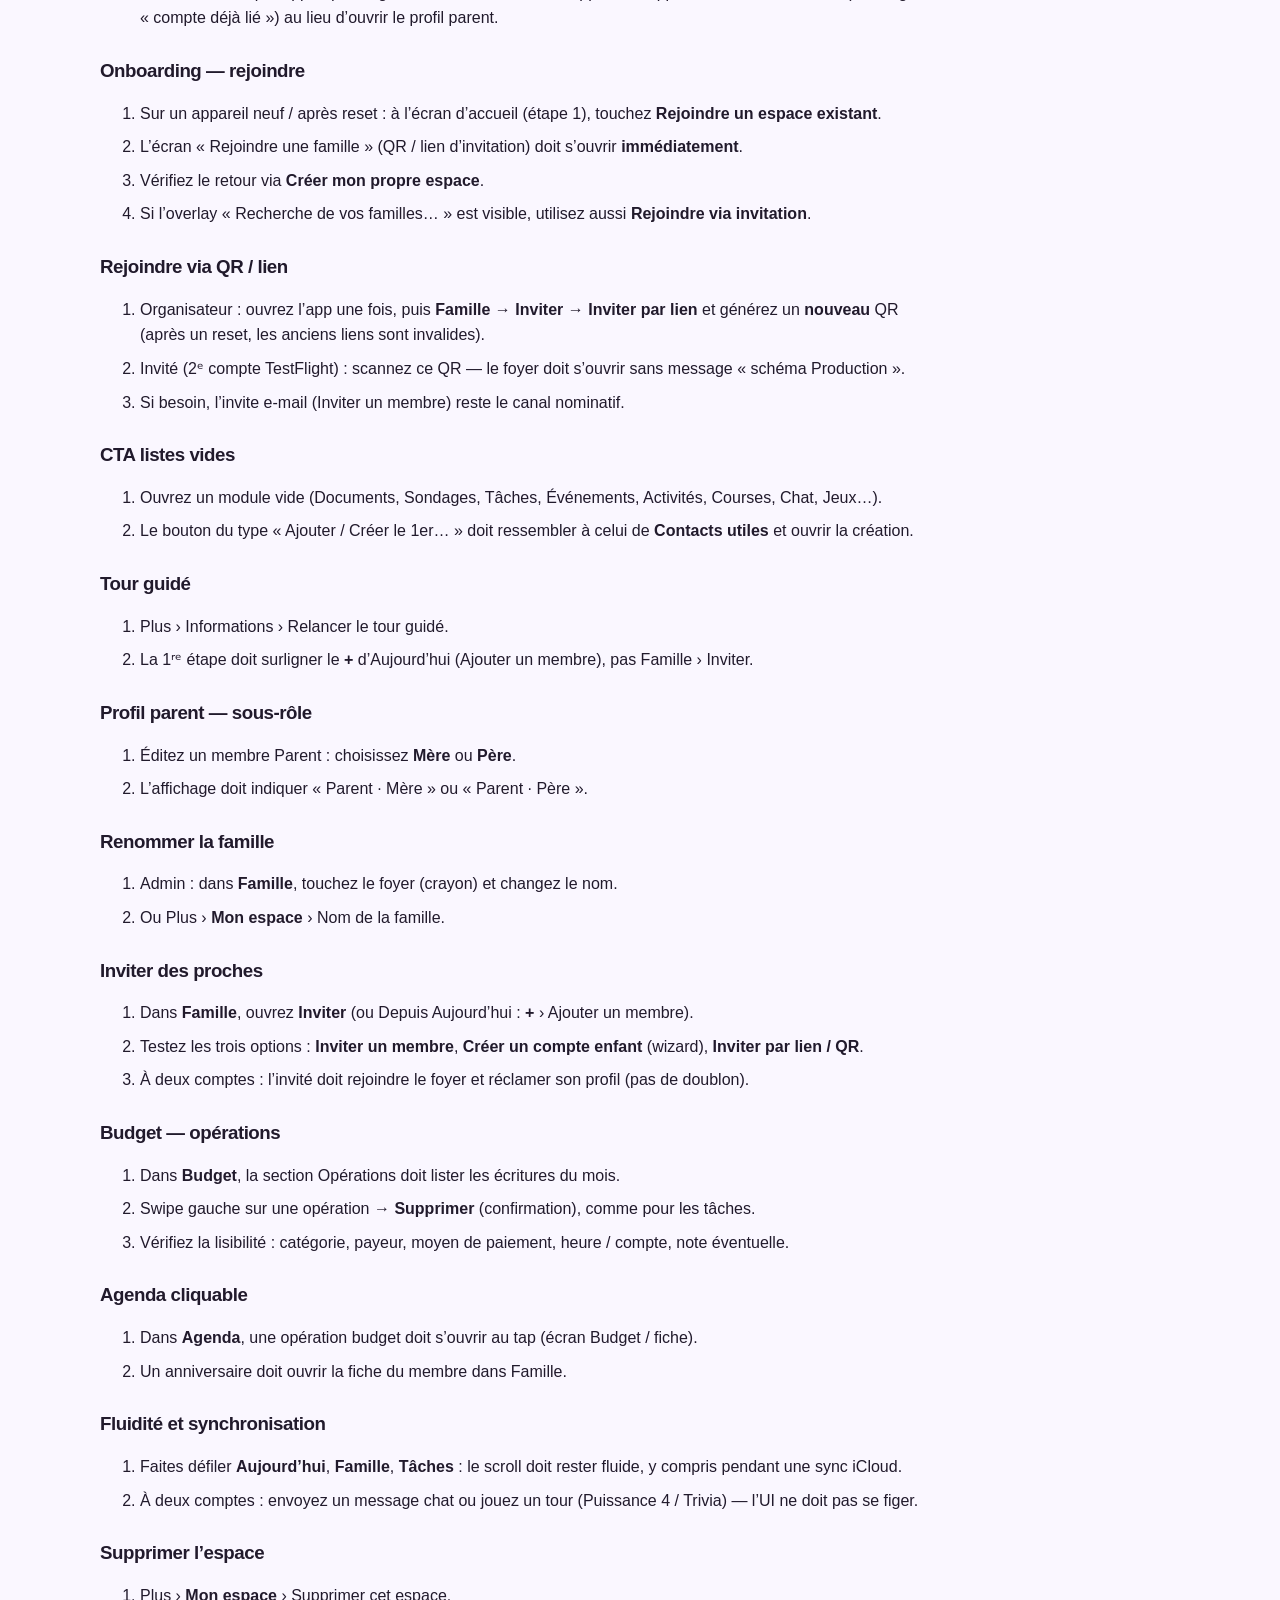
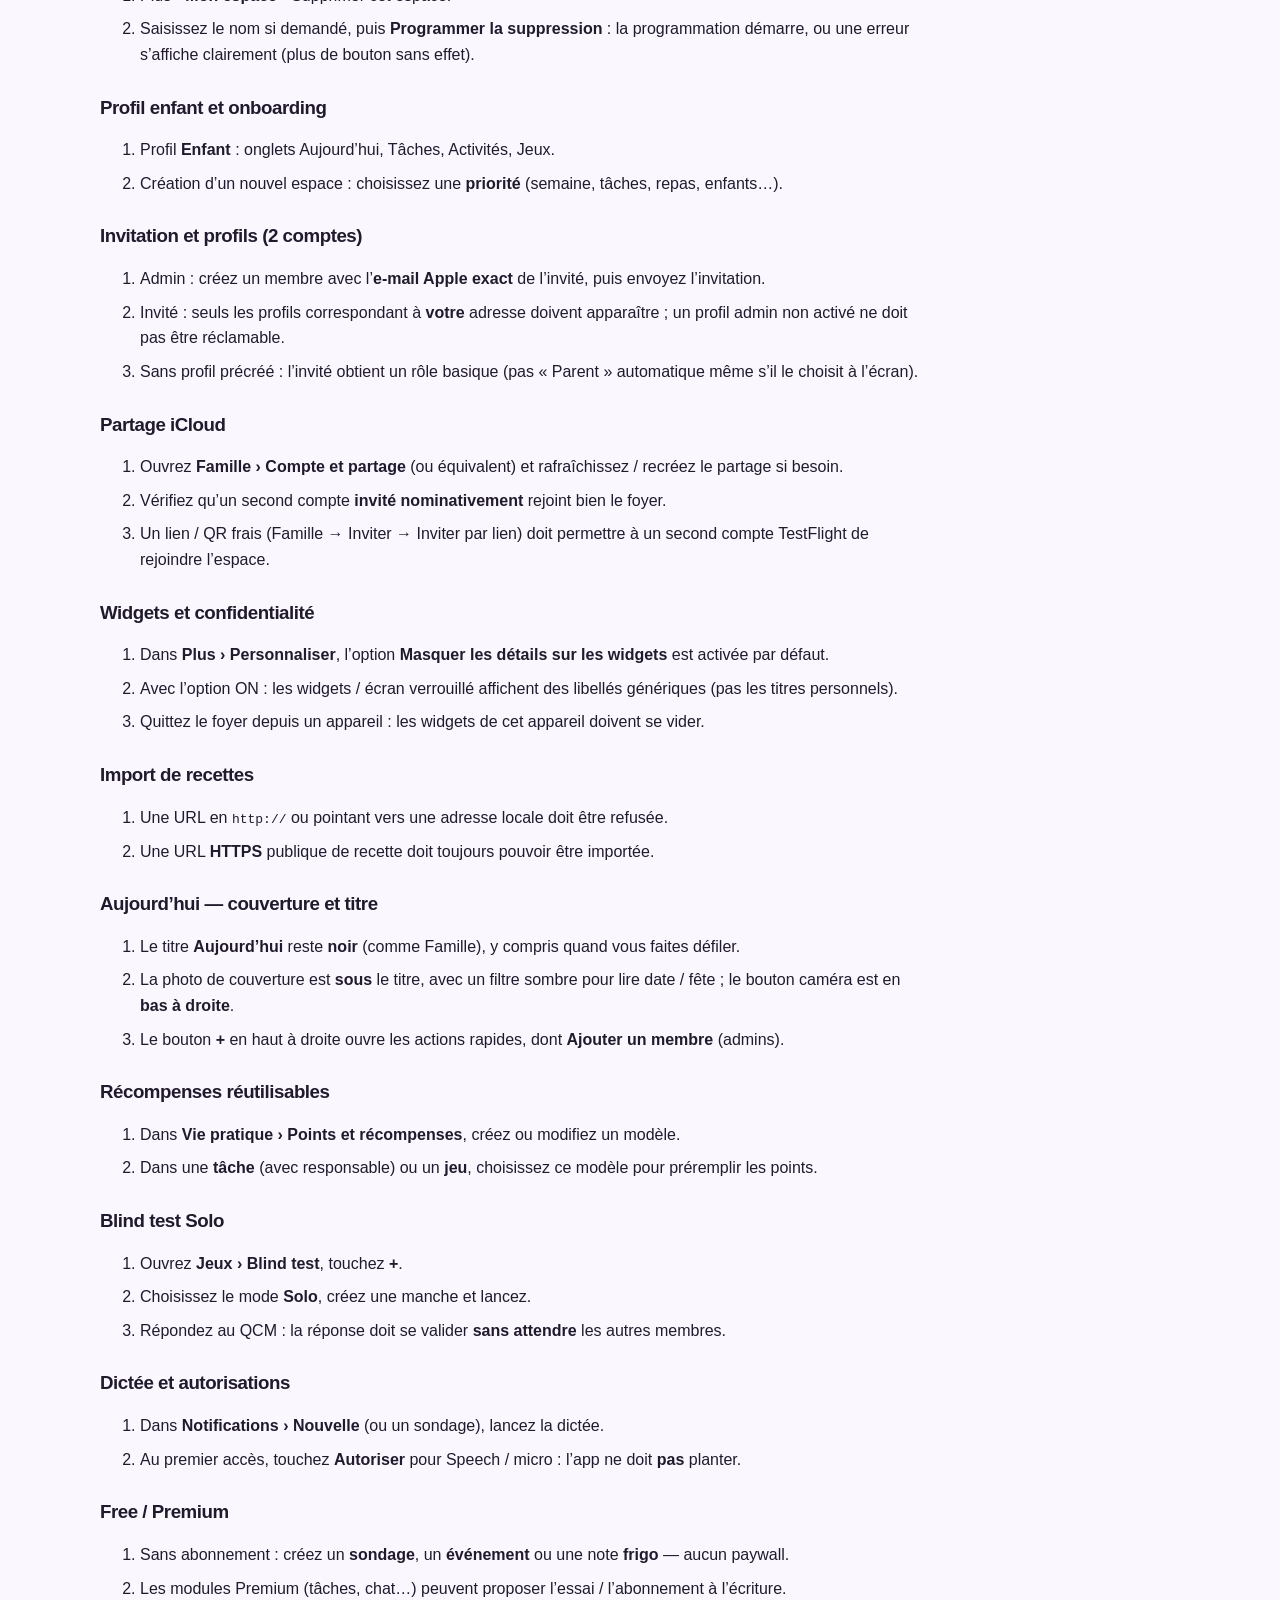
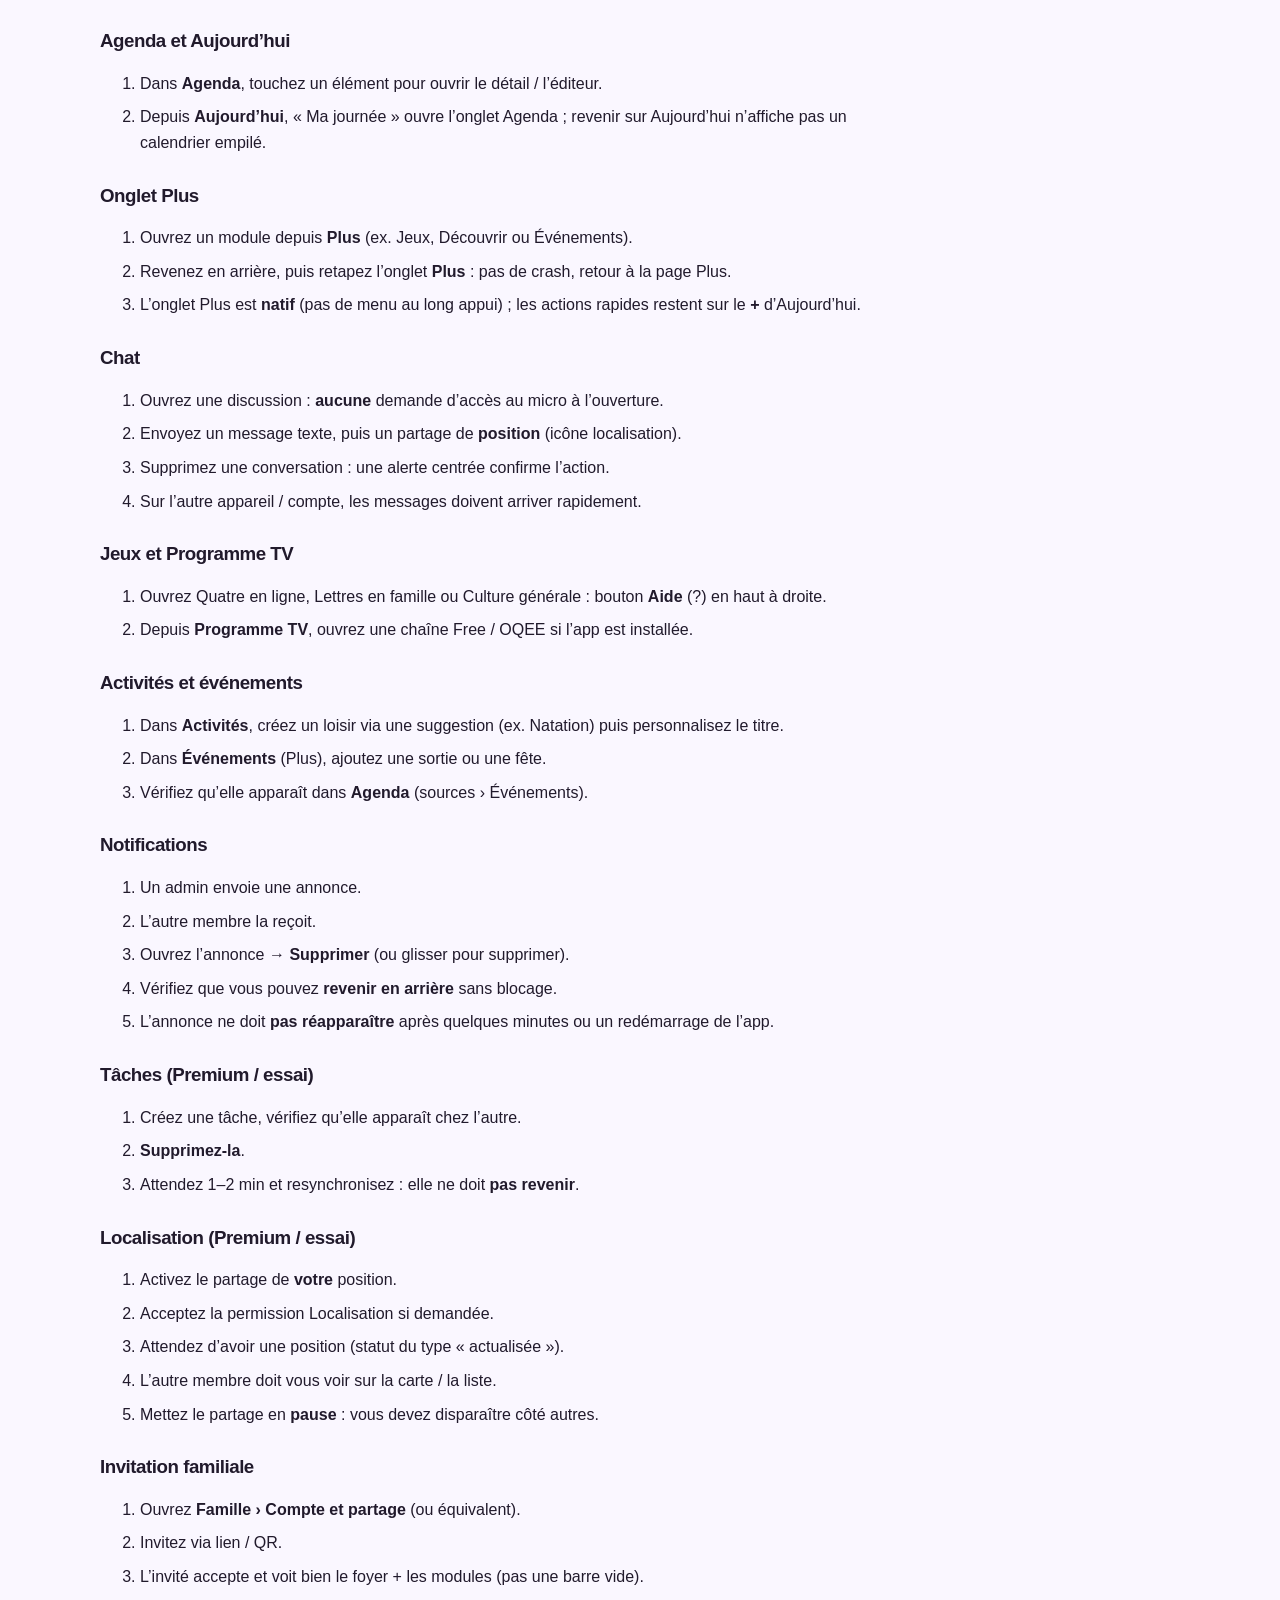
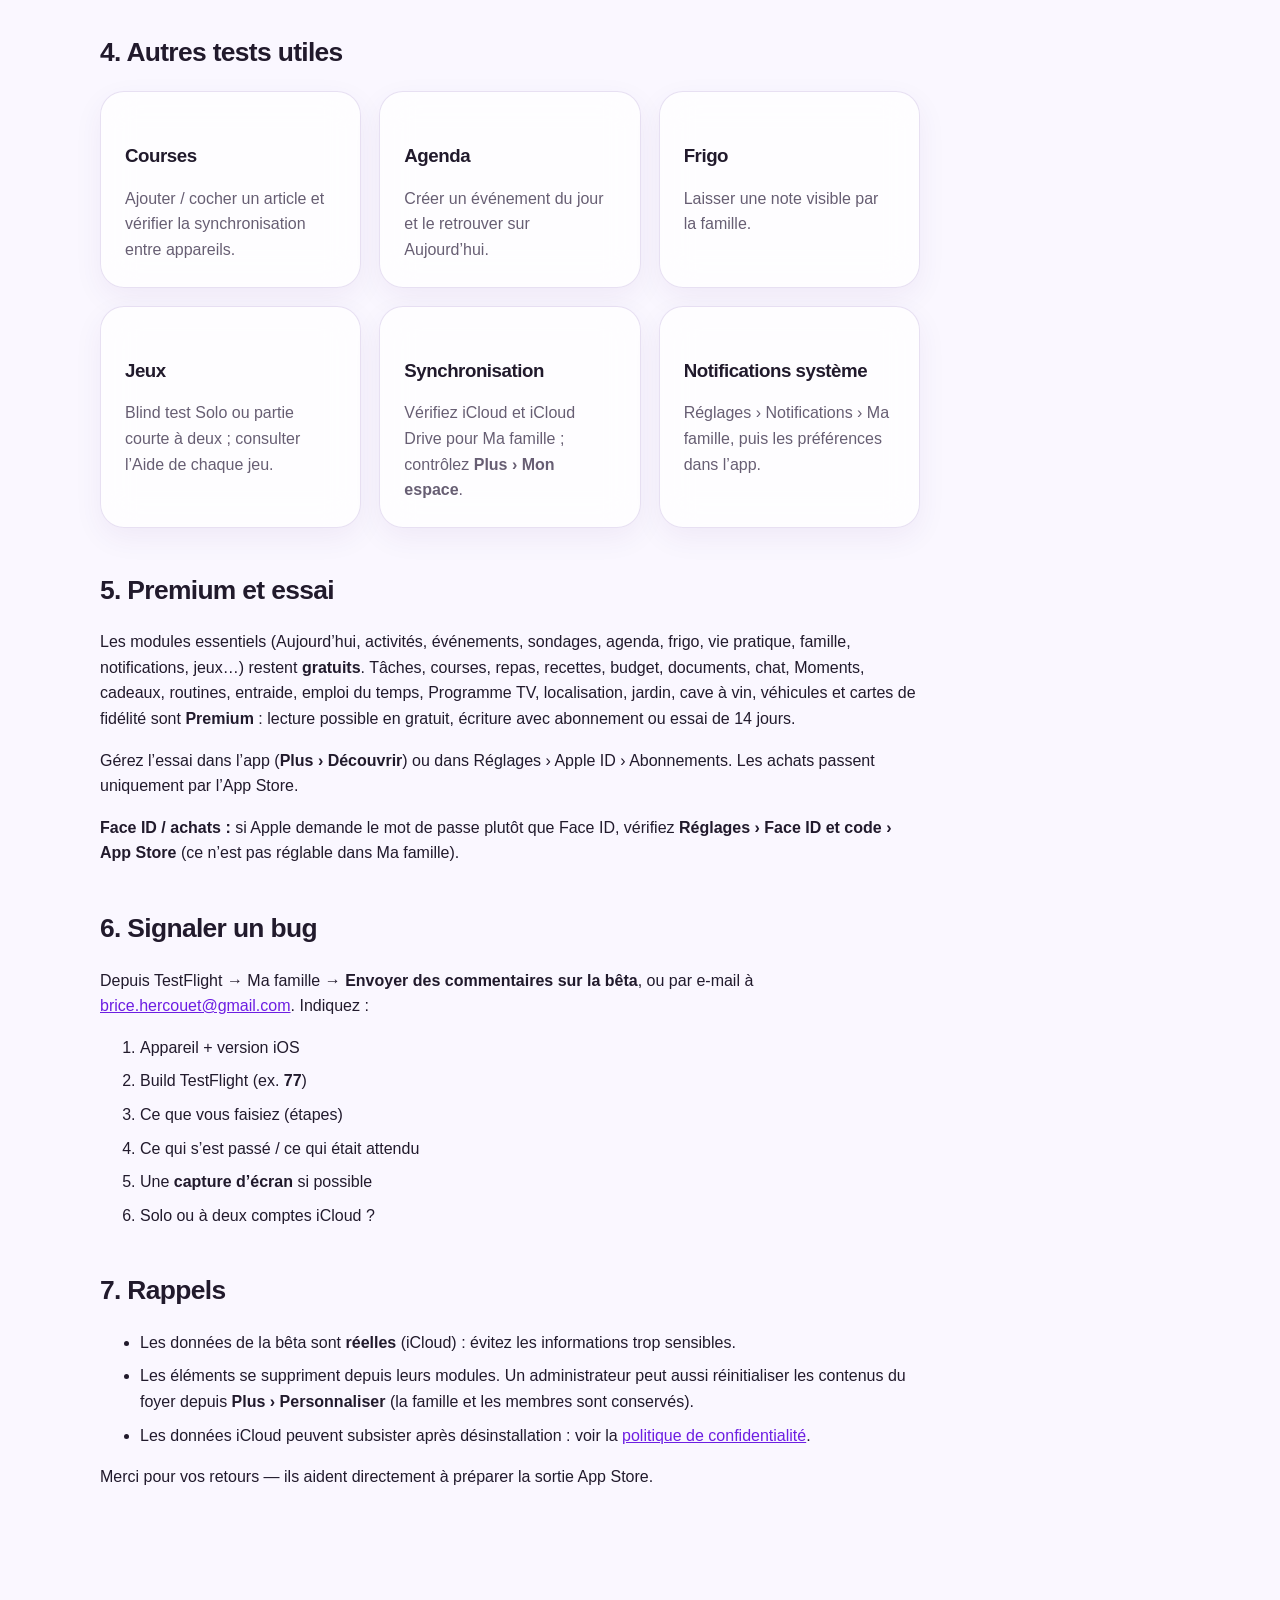
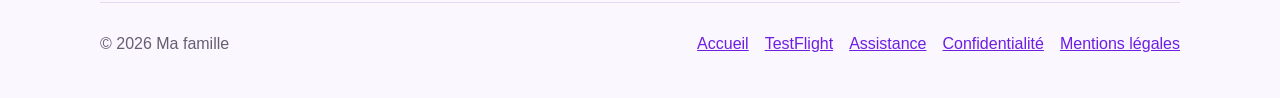
==== commit 3ae10692: "docs(famille-app): aligner le site sur la build 84 Perf sync / lancement et guide testeurs à jour.  " ====
--- a/famille-app/assistance.html
+++ b/famille-app/assistance.html
@@ -38,7 +38,7 @@
         <li>Sur iPhone ou iPad, ouvrez le lien : <a href="https://testflight.apple.com/join/CaNvPM8x">testflight.apple.com/join/CaNvPM8x</a>.</li>
         <li>Si besoin, installez <strong>TestFlight</strong> (gratuit) depuis l’App Store.</li>
         <li>Acceptez l’invitation, puis touchez <strong>Installer</strong> pour Ma famille.</li>
-        <li>Dans TestFlight, visez la build <strong>0.1.0 (83)</strong> ou une version plus récente.</li>
+        <li>Dans TestFlight, visez la build <strong>0.1.0 (84)</strong> ou une version plus récente.</li>
       </ol>
       <p><strong>Prérequis :</strong> iOS&nbsp;18+, compte <strong>iCloud</strong> connecté sur l’appareil, connexion Internet.</p>
 
@@ -54,42 +54,42 @@
       <p>Conseil : testez à <strong>deux</strong> (deux comptes Apple) pour valider le partage familial.</p>
 
       <h2>3. Scénarios prioritaires</h2>
-      <p>Merci de vérifier surtout ces parcours (build&nbsp;83)&nbsp;:</p>
-
-      <h3>Stabilité sync (critique)</h3>
+      <p>Merci de vérifier surtout ces parcours (build&nbsp;84)&nbsp;:</p>
+
+      <h3>Lancement &amp; sync (critique)</h3>
+      <ol>
+        <li>Ouvrez l’app, utilisez-la un peu, quittez complètement, puis <strong>rouvrez</strong> : le 2ᵉ démarrage doit être nettement plus rapide (sync delta CloudKit).</li>
+        <li>Naviguez vite entre plusieurs modules (Tâches, Famille, Courses, Localisation) : moins de latence au tap.</li>
+      </ol>
+
+      <h3>Chrome navigation &amp; haptiques</h3>
+      <ol>
+        <li>Sur une page racine (Plus, Recherche, Tâches…), scrollez : le titre remplace le logo flottant.</li>
+        <li>Depuis Agenda, ouvrez une tâche en deep-link : le titre système reste lisible.</li>
+        <li>Boutons «&nbsp;+&nbsp;» / onglets : retour haptique plus immédiat.</li>
+      </ol>
+
+      <h3>Aujourd’hui &amp; Budget</h3>
+      <ol>
+        <li>Personnalisez « Bien démarrer » et « En un coup d’œil » (ordre / visibilité).</li>
+        <li>Budget : catégories Habitation / Alimentation ne doivent plus afficher l’icône « … » par erreur.</li>
+      </ol>
+
+      <h3>Stabilité sync (revalider)</h3>
       <ol>
         <li>Sur deux appareils / comptes du même foyer : créez ou modifiez tâches, chat, jeux ou sondages.</li>
-        <li>Laissez les notifications sync arriver : l’app ne doit <strong>pas planter</strong> au retour au premier plan (correctif crash build&nbsp;82).</li>
+        <li>Laissez les notifications sync arriver : l’app ne doit <strong>pas planter</strong> au retour au premier plan.</li>
       </ol>
 
       <h3>Récolte dorée</h3>
       <ol>
         <li>Après une manche réussie : écran de confirmation puis <strong>Continuer</strong> vers la boutique.</li>
-        <li>Une suite <strong>10-V-D-R-As</strong> doit être reconnue ; le score des jokers ne dépend pas de l’ordre d’achat.</li>
-      </ol>
-
-      <h3>Blind test</h3>
-      <ol>
-        <li>Si Apple Music est autorisé : chargez les styles / lancez une partie sans crash.</li>
-      </ol>
-
-      <h3>Budget — import CSV (Premium)</h3>
-      <ol>
-        <li>En tant qu’admin, importez un CSV (idéalement un relevé long) : l’écran ne doit pas geler pendant l’analyse.</li>
-        <li>Vérifiez l’aperçu (nouvelles / doublons / invalides), confirmez l’import, puis réimportez le même fichier (idempotence).</li>
-      </ol>
-
-      <h3>Aujourd’hui — Classique &amp; Grille</h3>
-      <ol>
-        <li>Basculez Classique / Grille ; placez des widgets au-dessus et en dessous des tuiles ; scrollez sans crash.</li>
-      </ol>
-
-      <h3>Rappels (Notifications)</h3>
-      <ol>
-        <li><strong>Jardin</strong> : plante avec rappel d’arrosage.</li>
-        <li><strong>Véhicules</strong> : renseignez CT / assurance → rappel ~30&nbsp;jours avant.</li>
-        <li><strong>Cartes de fidélité</strong> : date d’expiration → rappel ~30&nbsp;jours avant.</li>
-        <li>Agenda : événement bientôt (rappel ~1&nbsp;h) ; sondage : dernière heure pour voter.</li>
+        <li>Une suite <strong>10-V-D-R-As</strong> doit être reconnue.</li>
+      </ol>
+
+      <h3>Localisation (Premium)</h3>
+      <ol>
+        <li>Rester sur la carte ~1&nbsp;min : positions à jour sans surchauffe / drain anormal.</li>
       </ol>
 
       <h3>Aide (i) &amp; confiance données</h3>
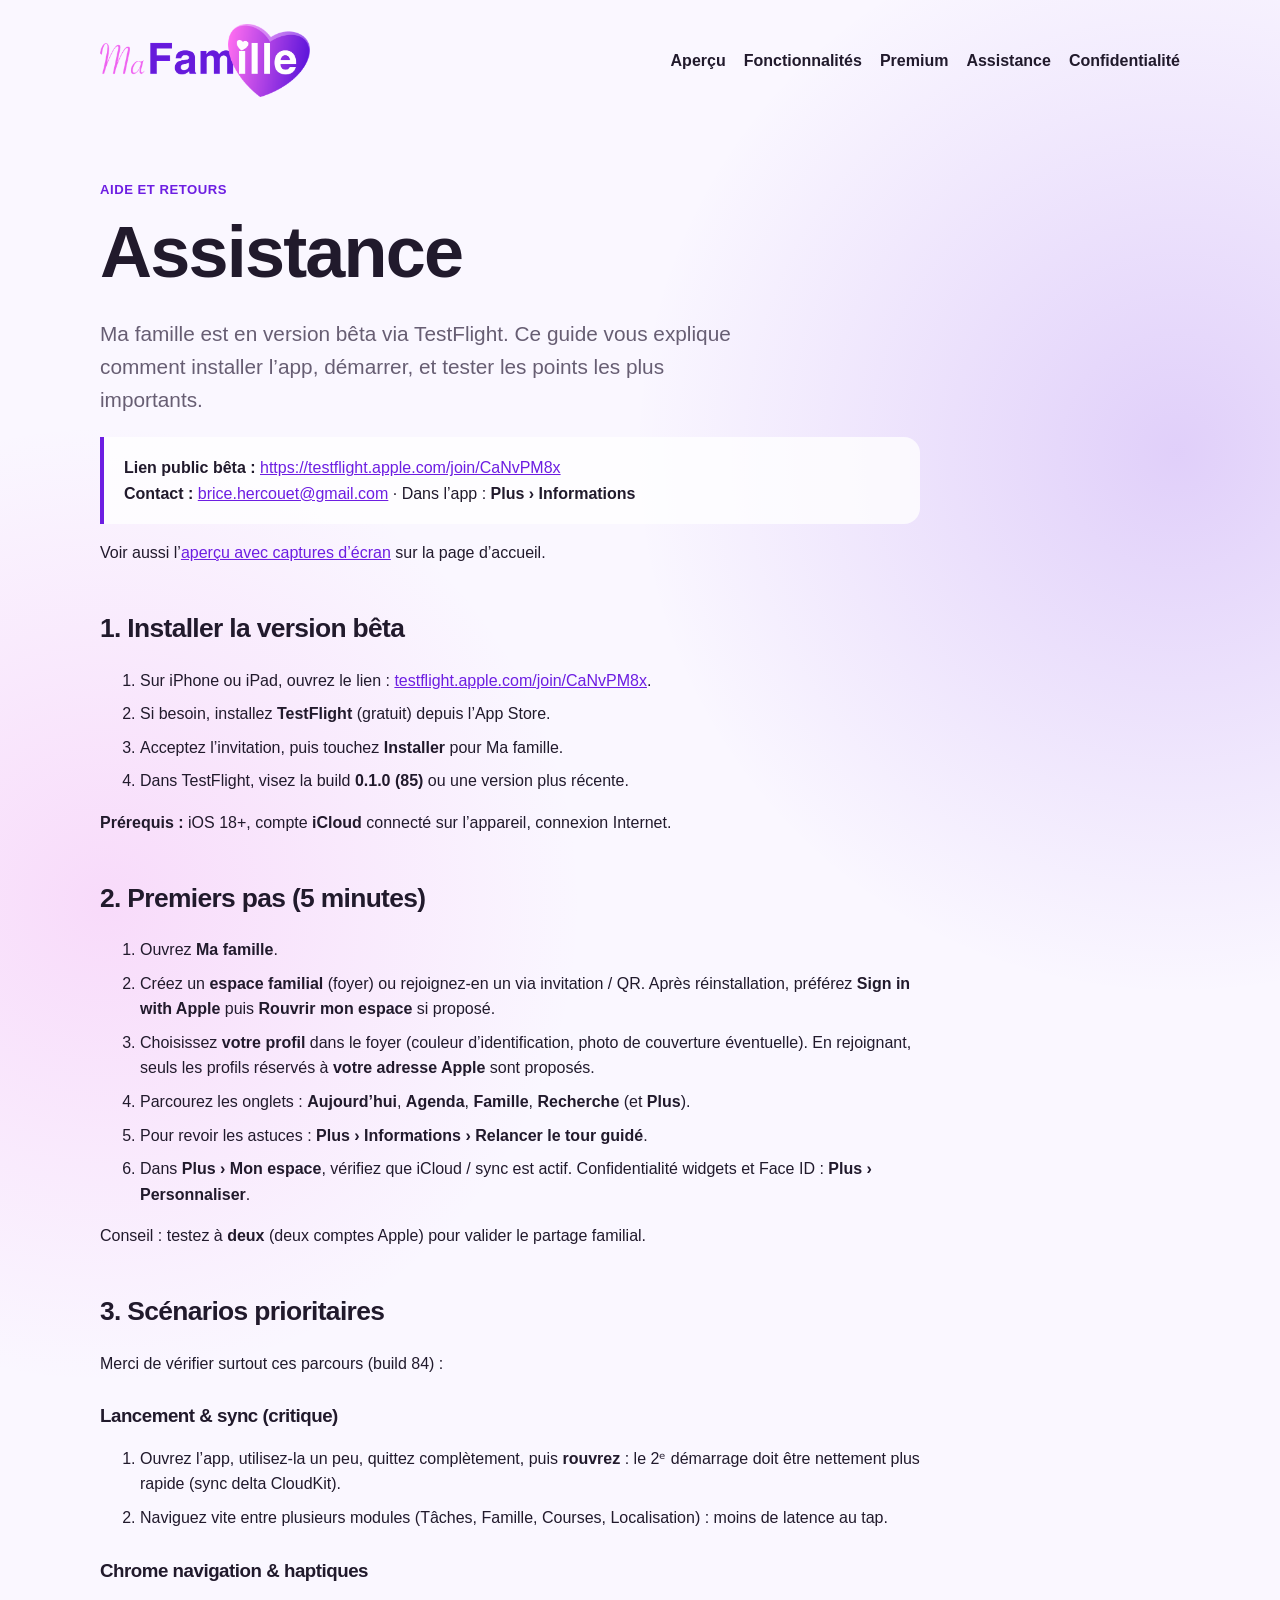
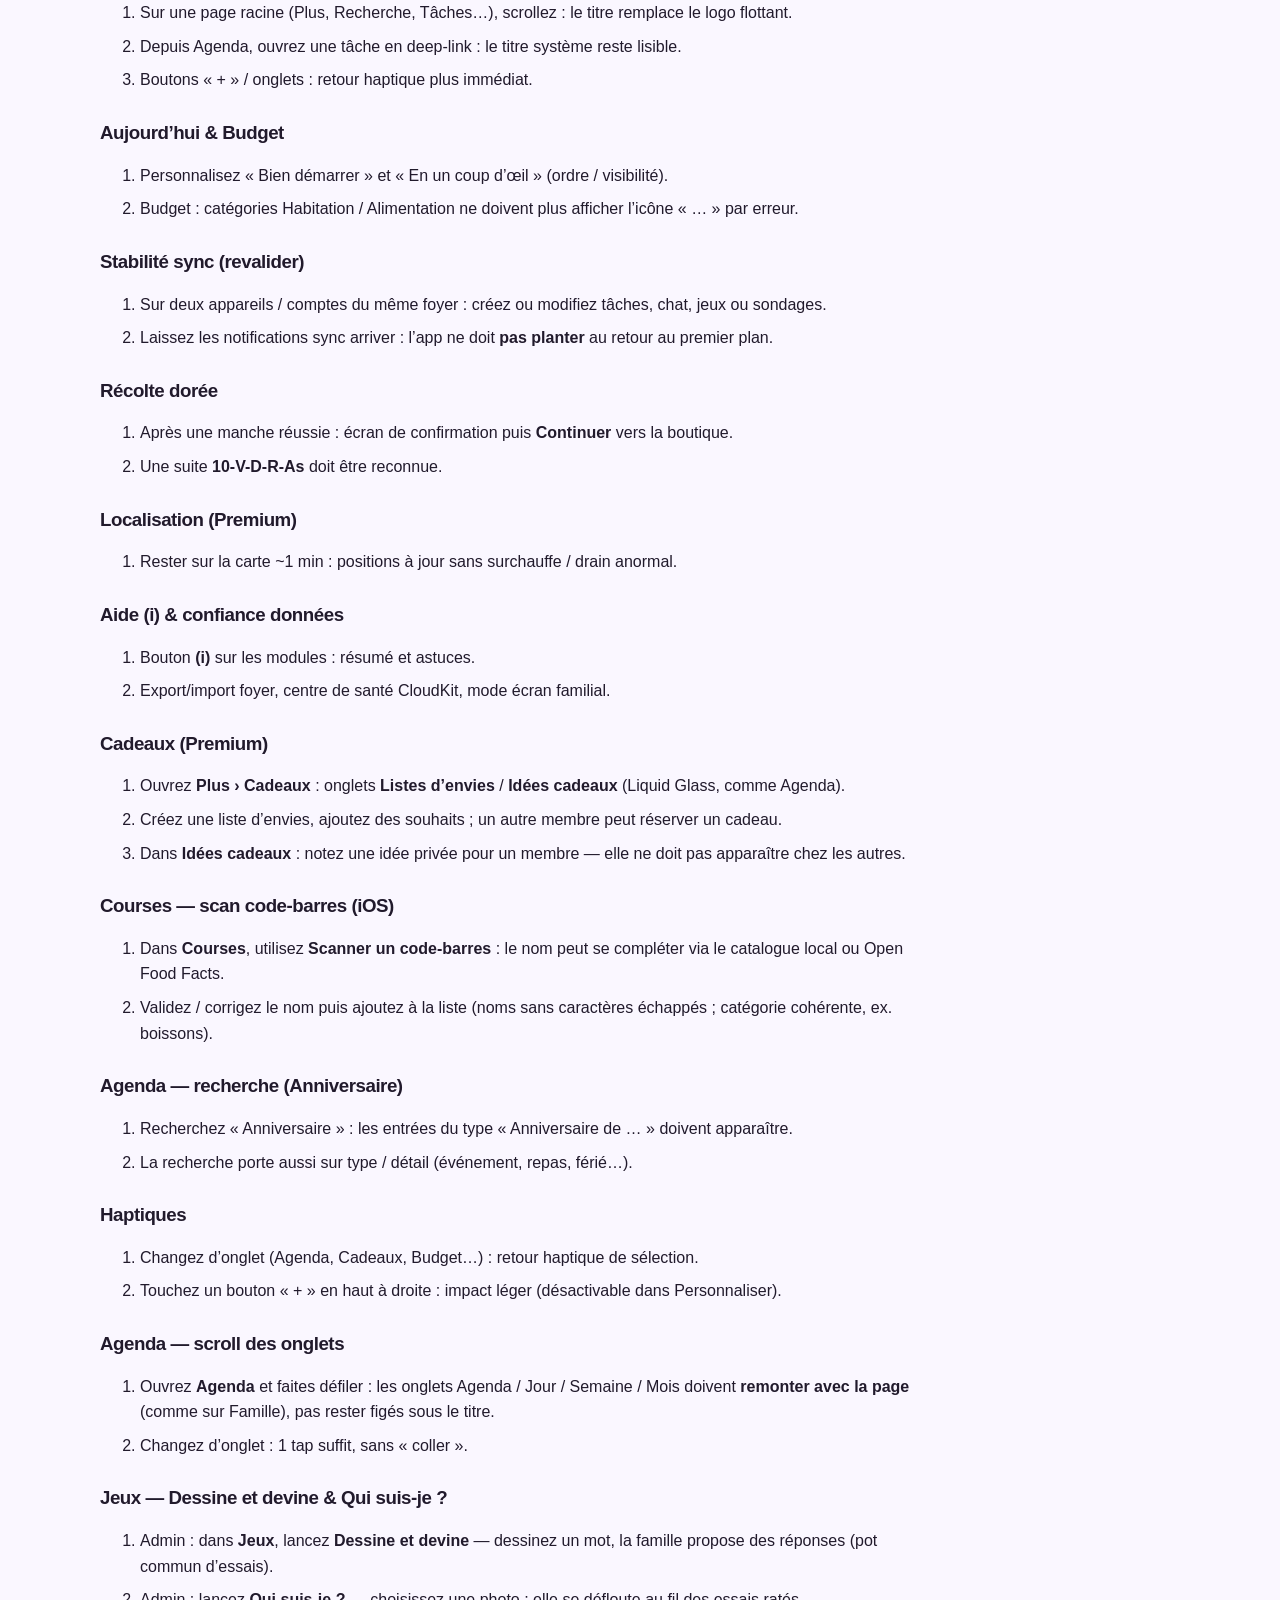
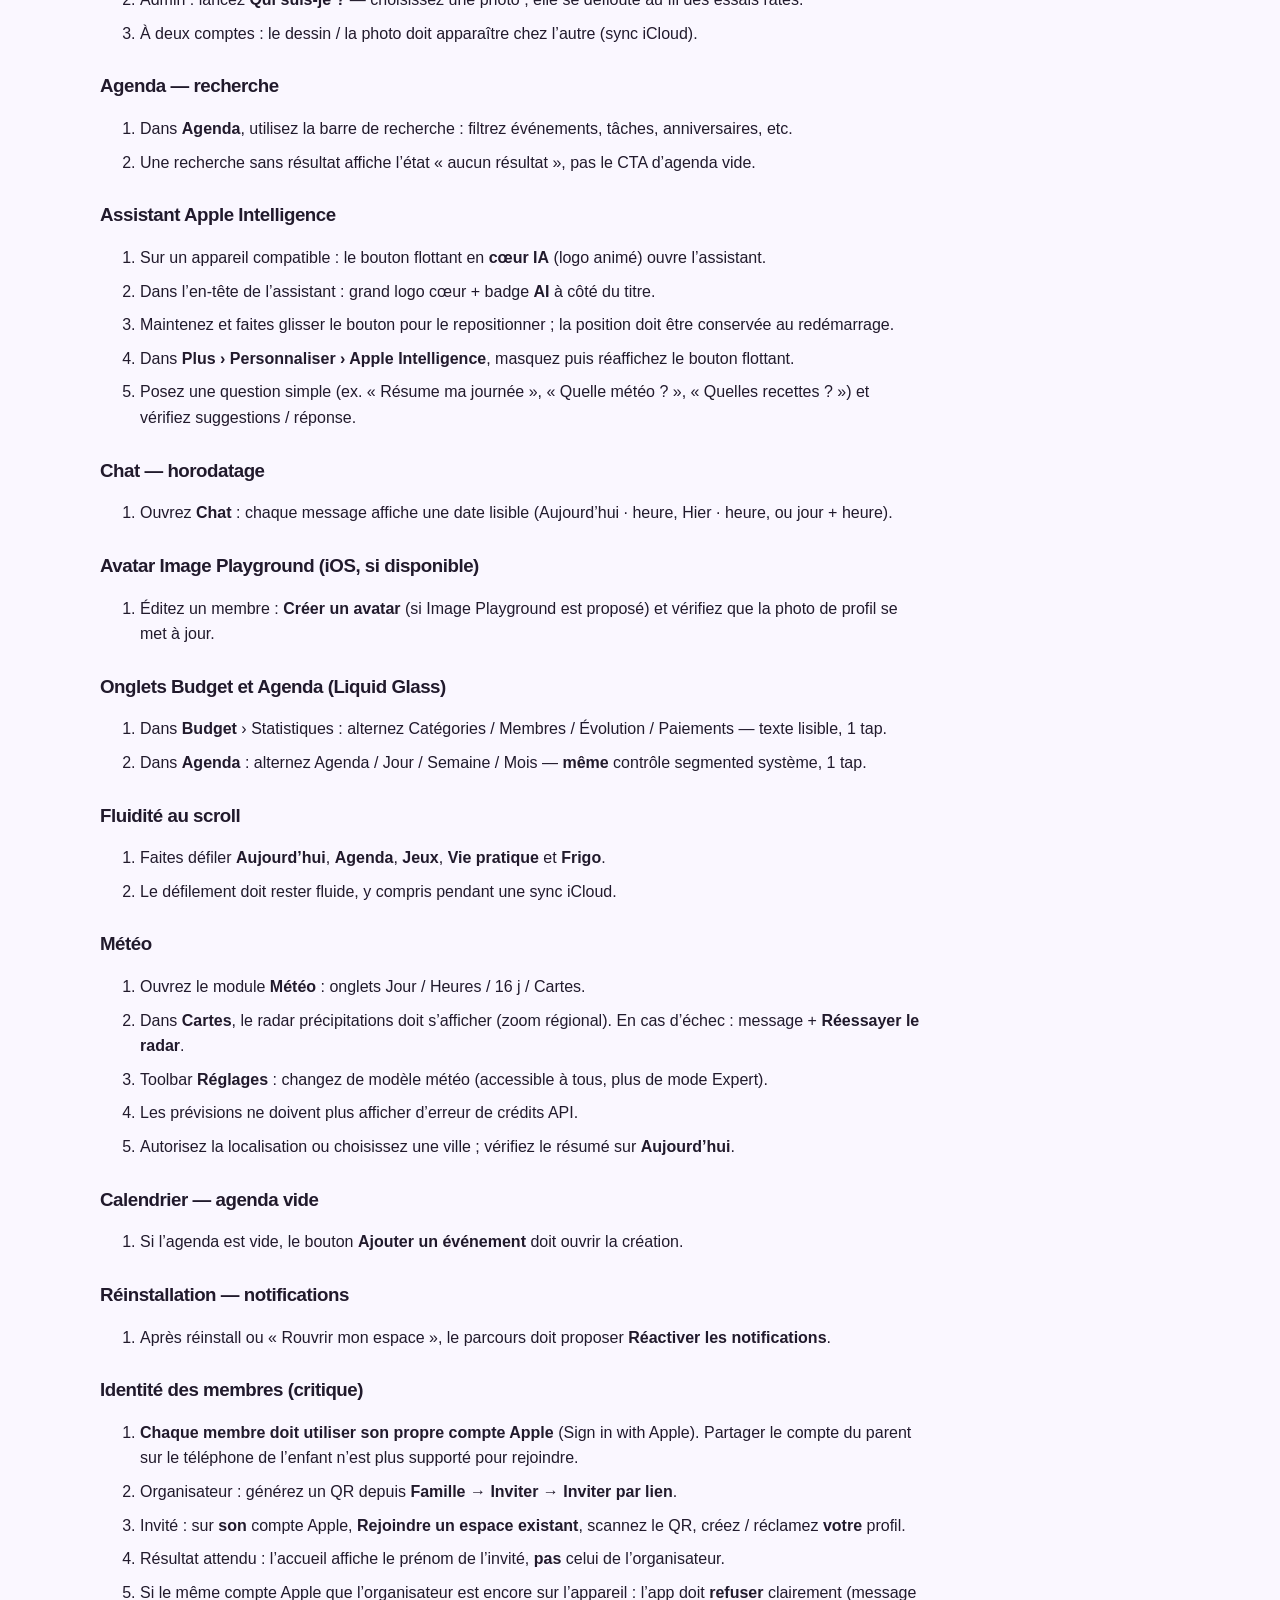
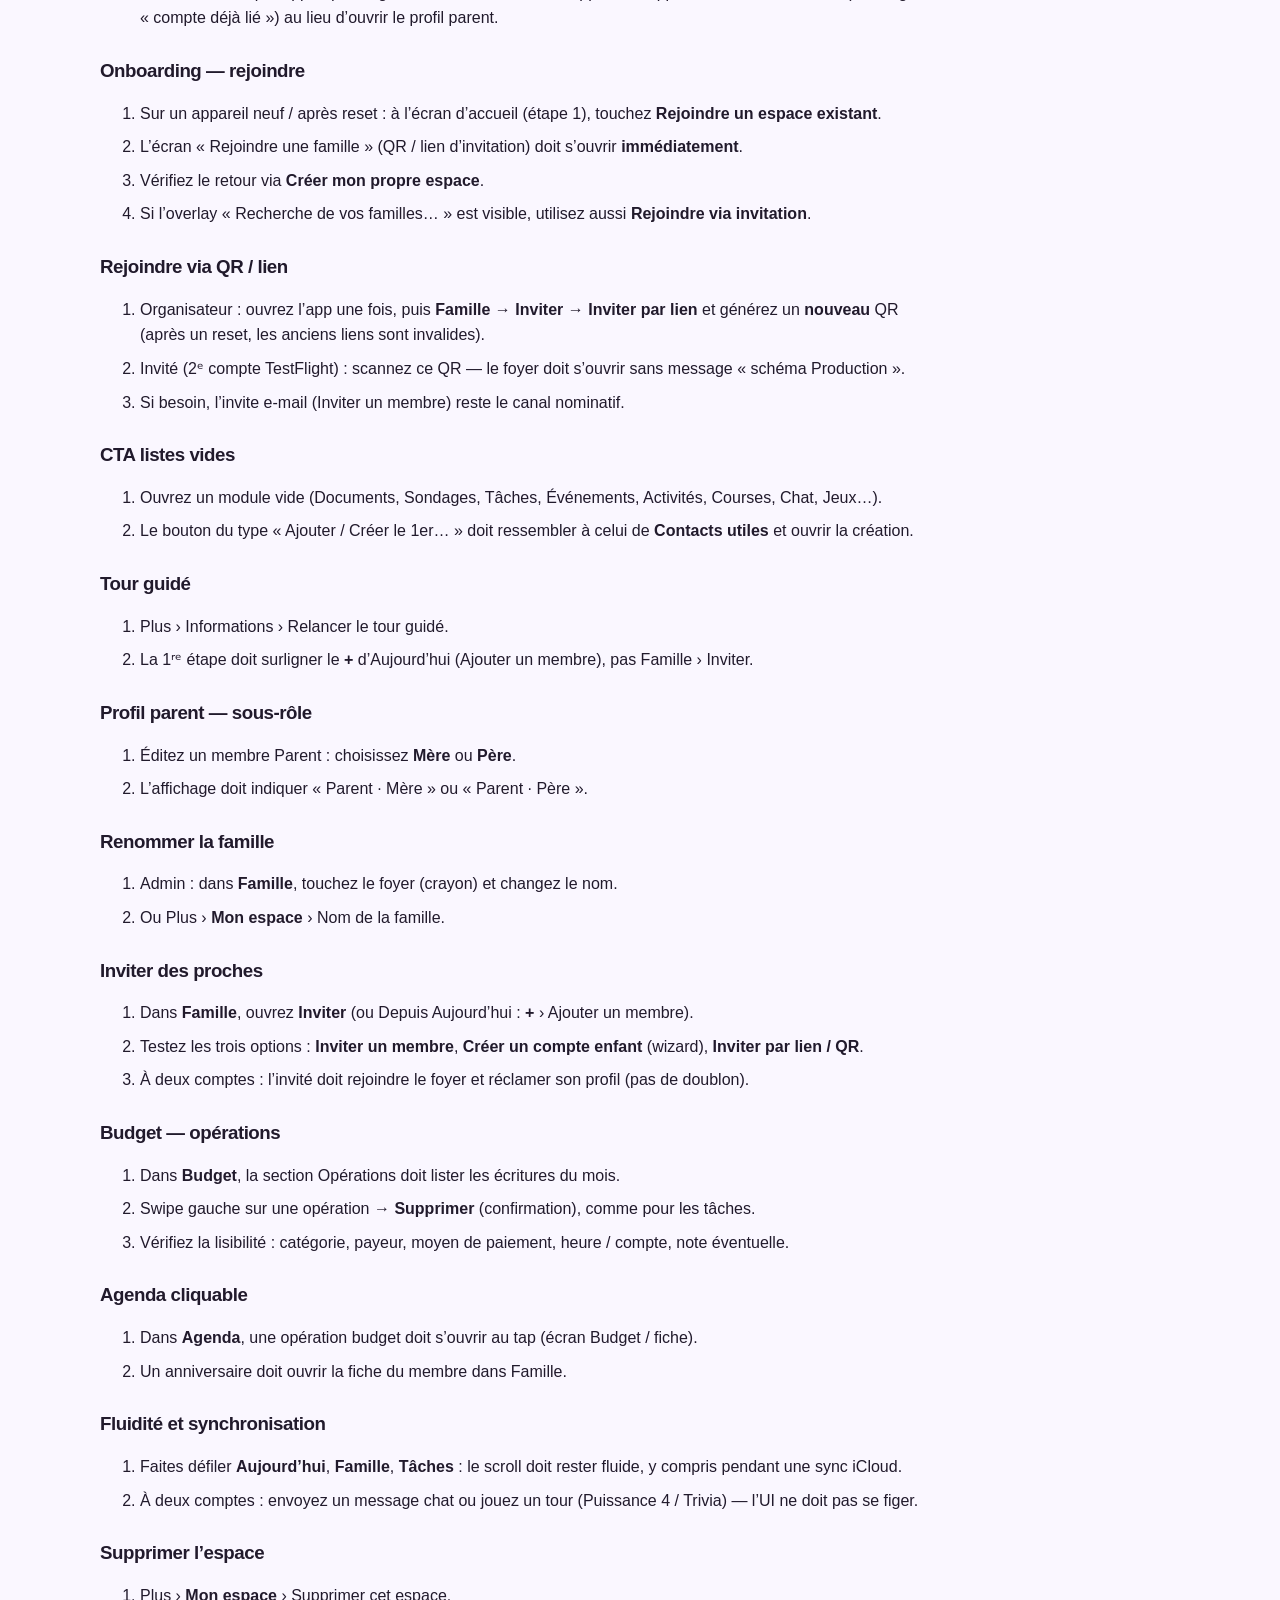
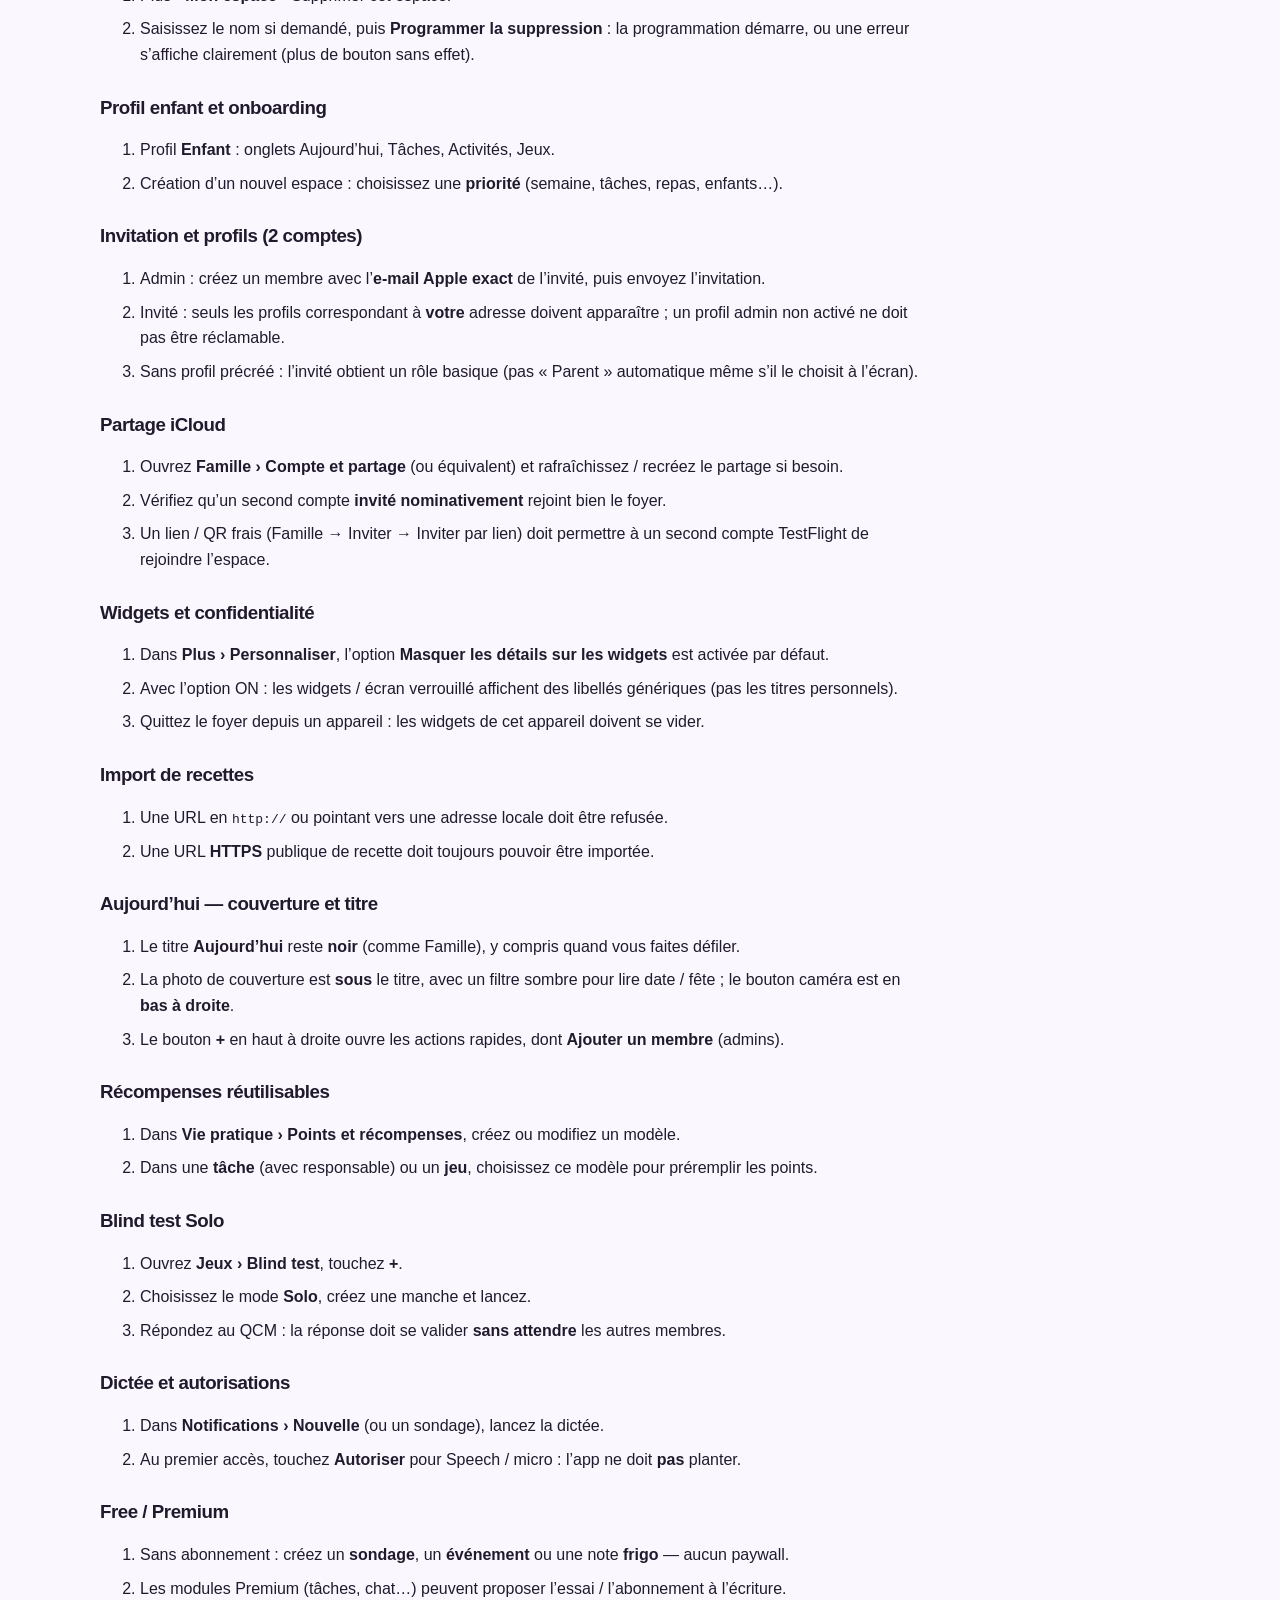
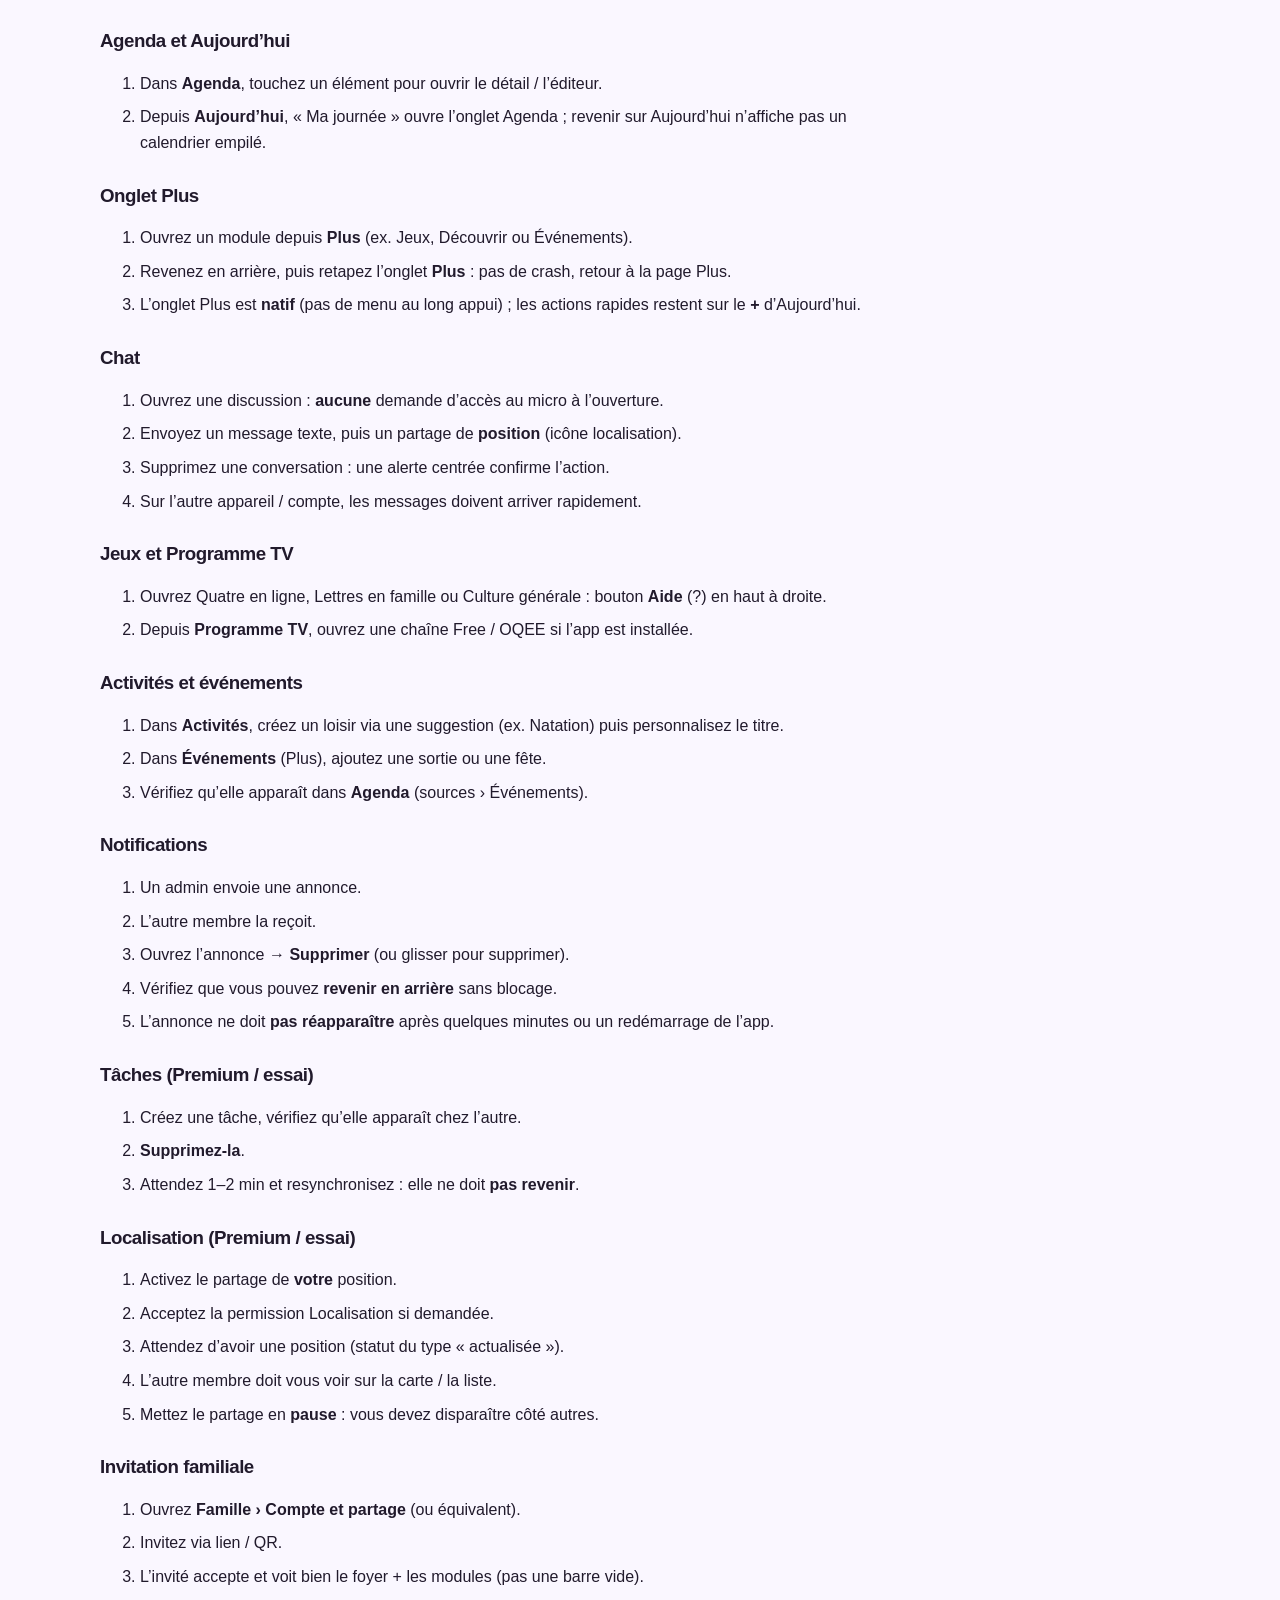
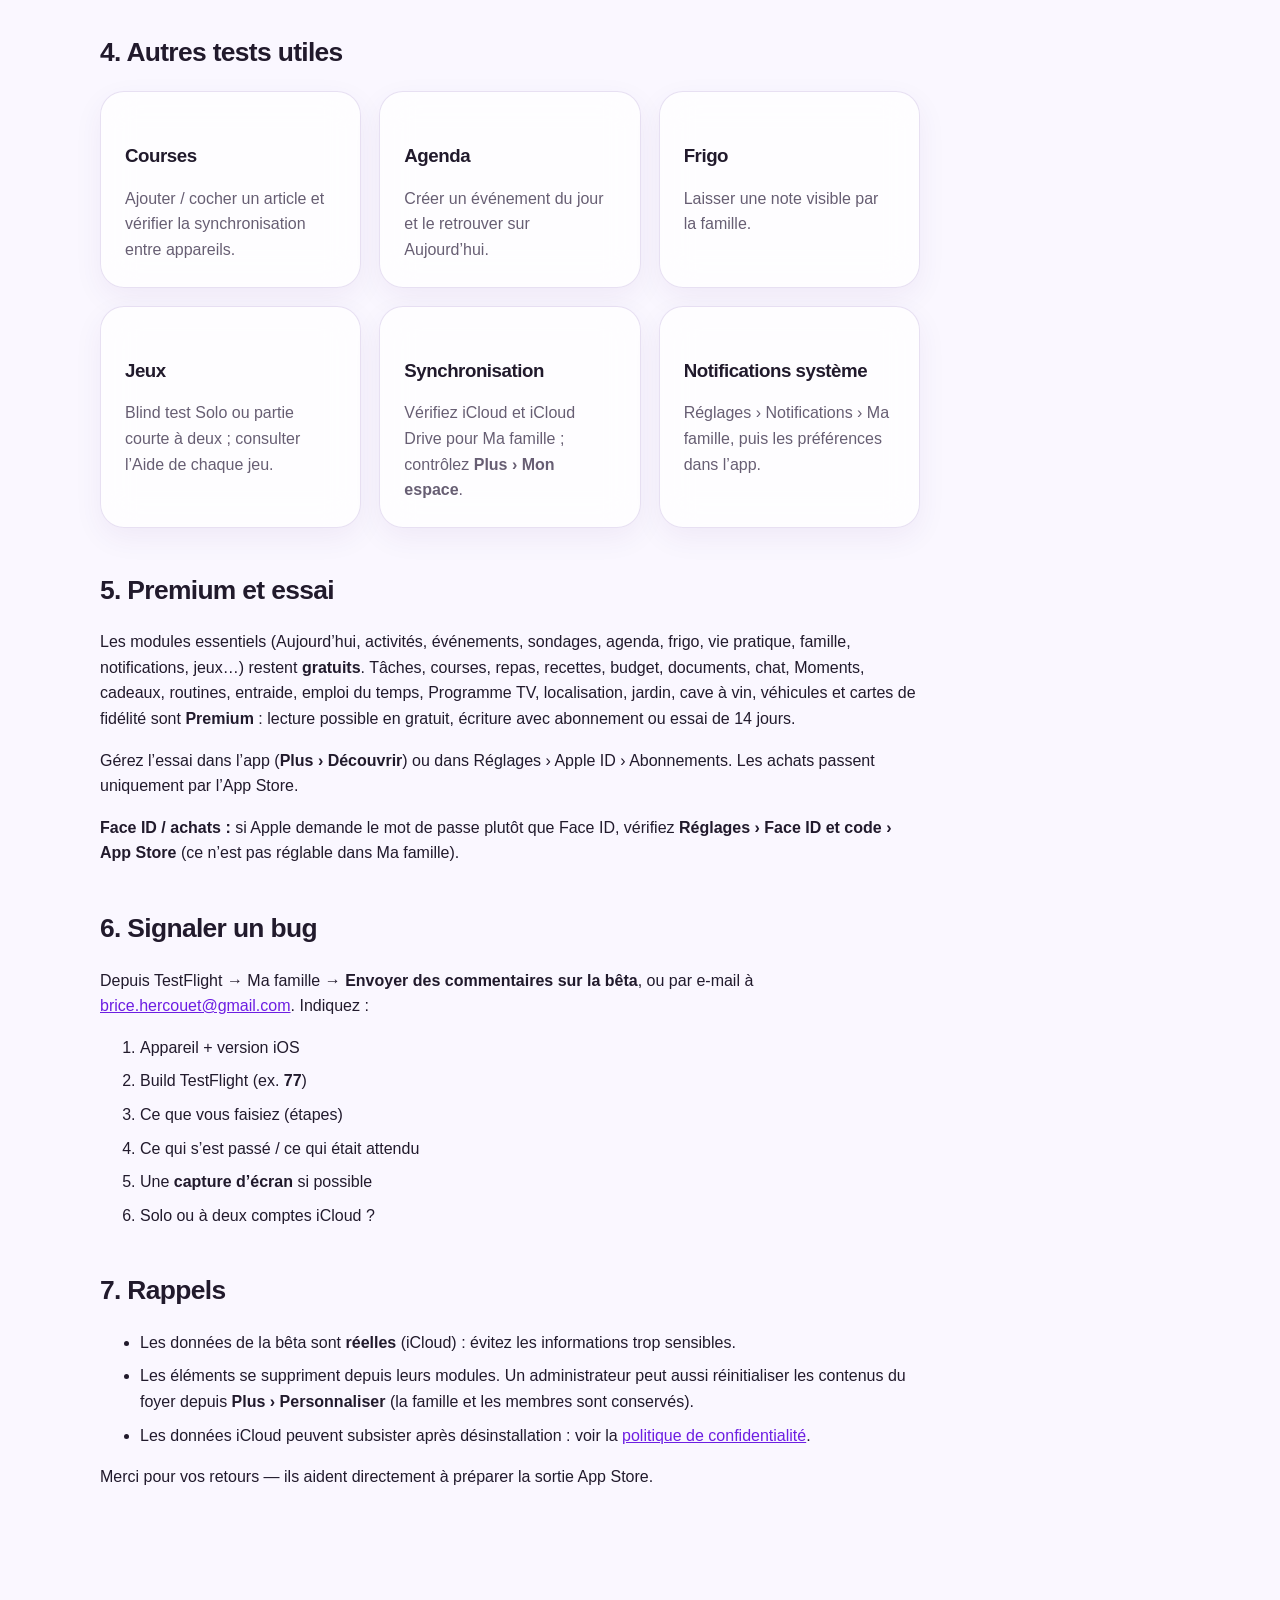
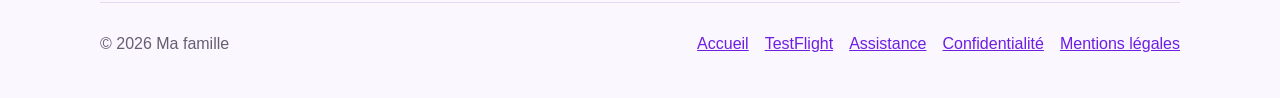
==== commit f3c6454c: "docs(famille-app): aligner le site sur la build 85 Co-authored-by: Cursor <cursoragent@cursor.com>" ====
--- a/famille-app/assistance.html
+++ b/famille-app/assistance.html
@@ -38,7 +38,7 @@
         <li>Sur iPhone ou iPad, ouvrez le lien : <a href="https://testflight.apple.com/join/CaNvPM8x">testflight.apple.com/join/CaNvPM8x</a>.</li>
         <li>Si besoin, installez <strong>TestFlight</strong> (gratuit) depuis l’App Store.</li>
         <li>Acceptez l’invitation, puis touchez <strong>Installer</strong> pour Ma famille.</li>
-        <li>Dans TestFlight, visez la build <strong>0.1.0 (84)</strong> ou une version plus récente.</li>
+        <li>Dans TestFlight, visez la build <strong>0.1.0 (85)</strong> ou une version plus récente.</li>
       </ol>
       <p><strong>Prérequis :</strong> iOS&nbsp;18+, compte <strong>iCloud</strong> connecté sur l’appareil, connexion Internet.</p>
 
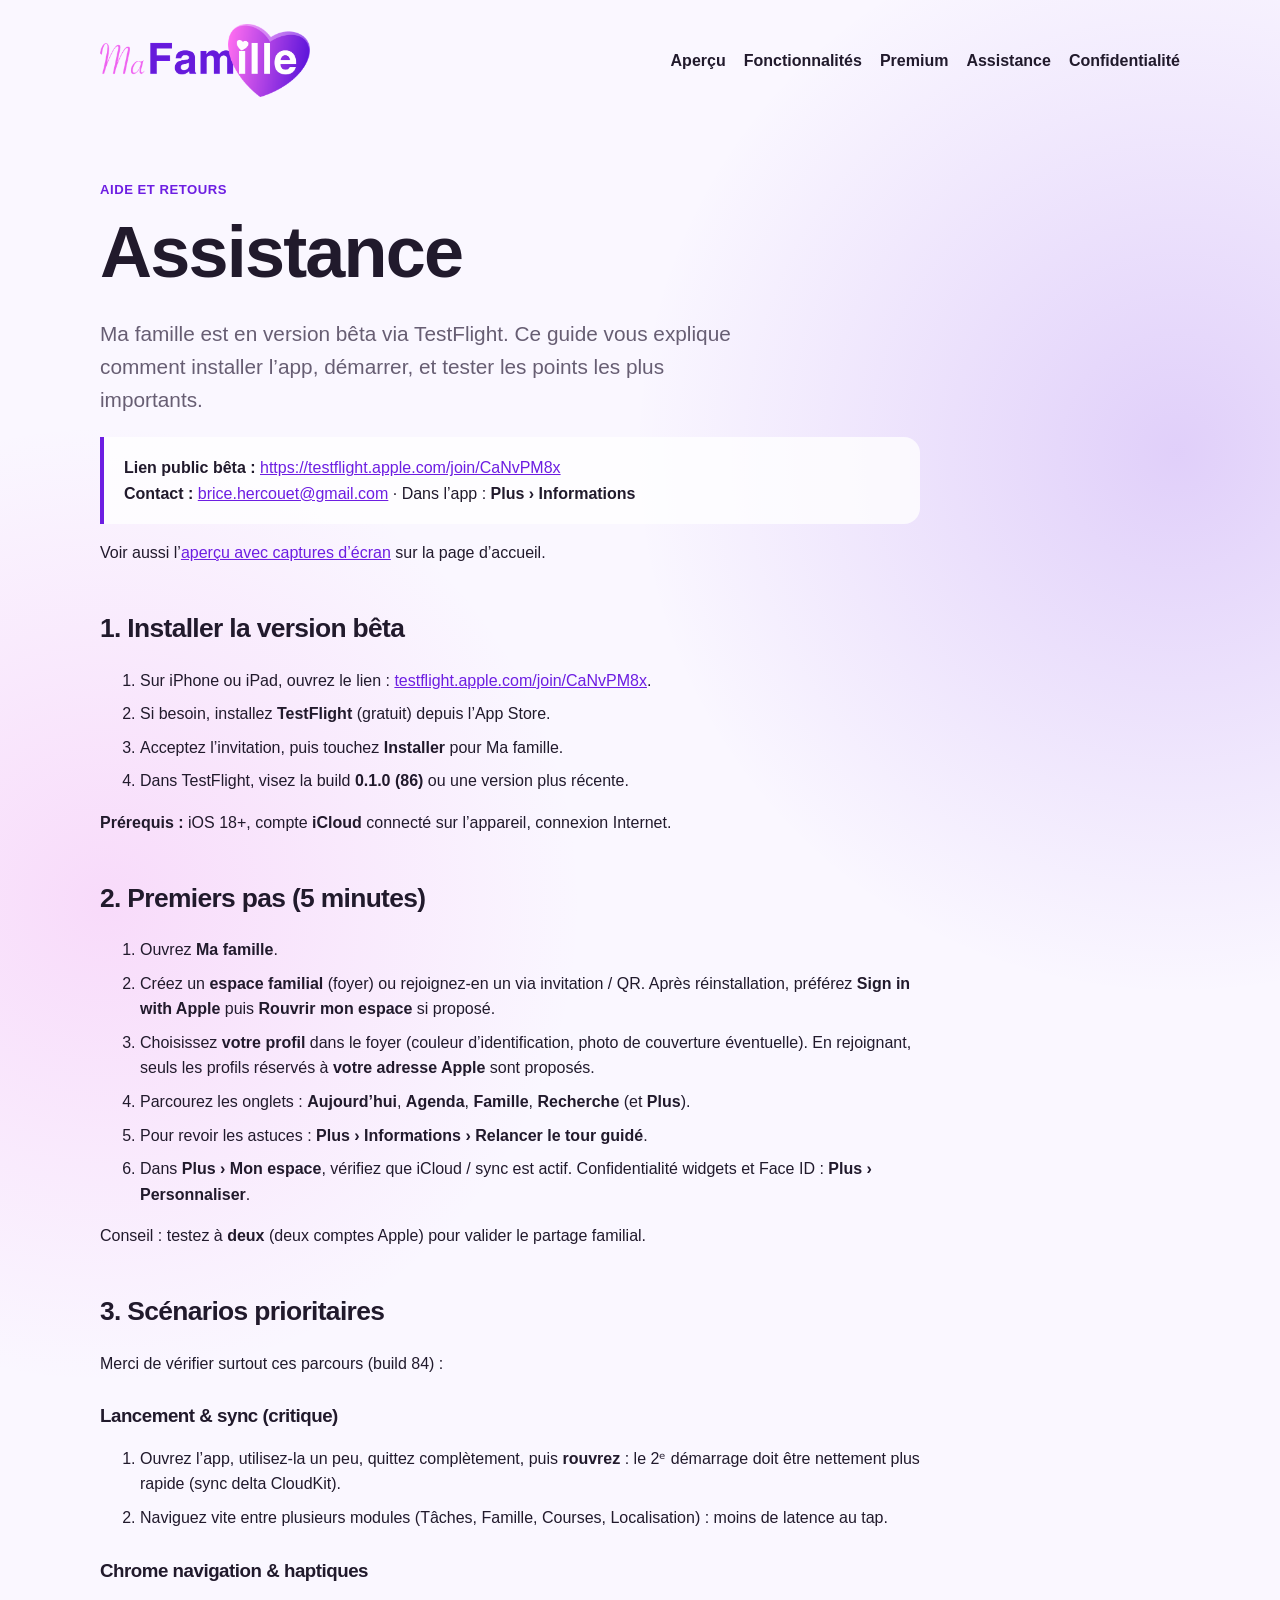
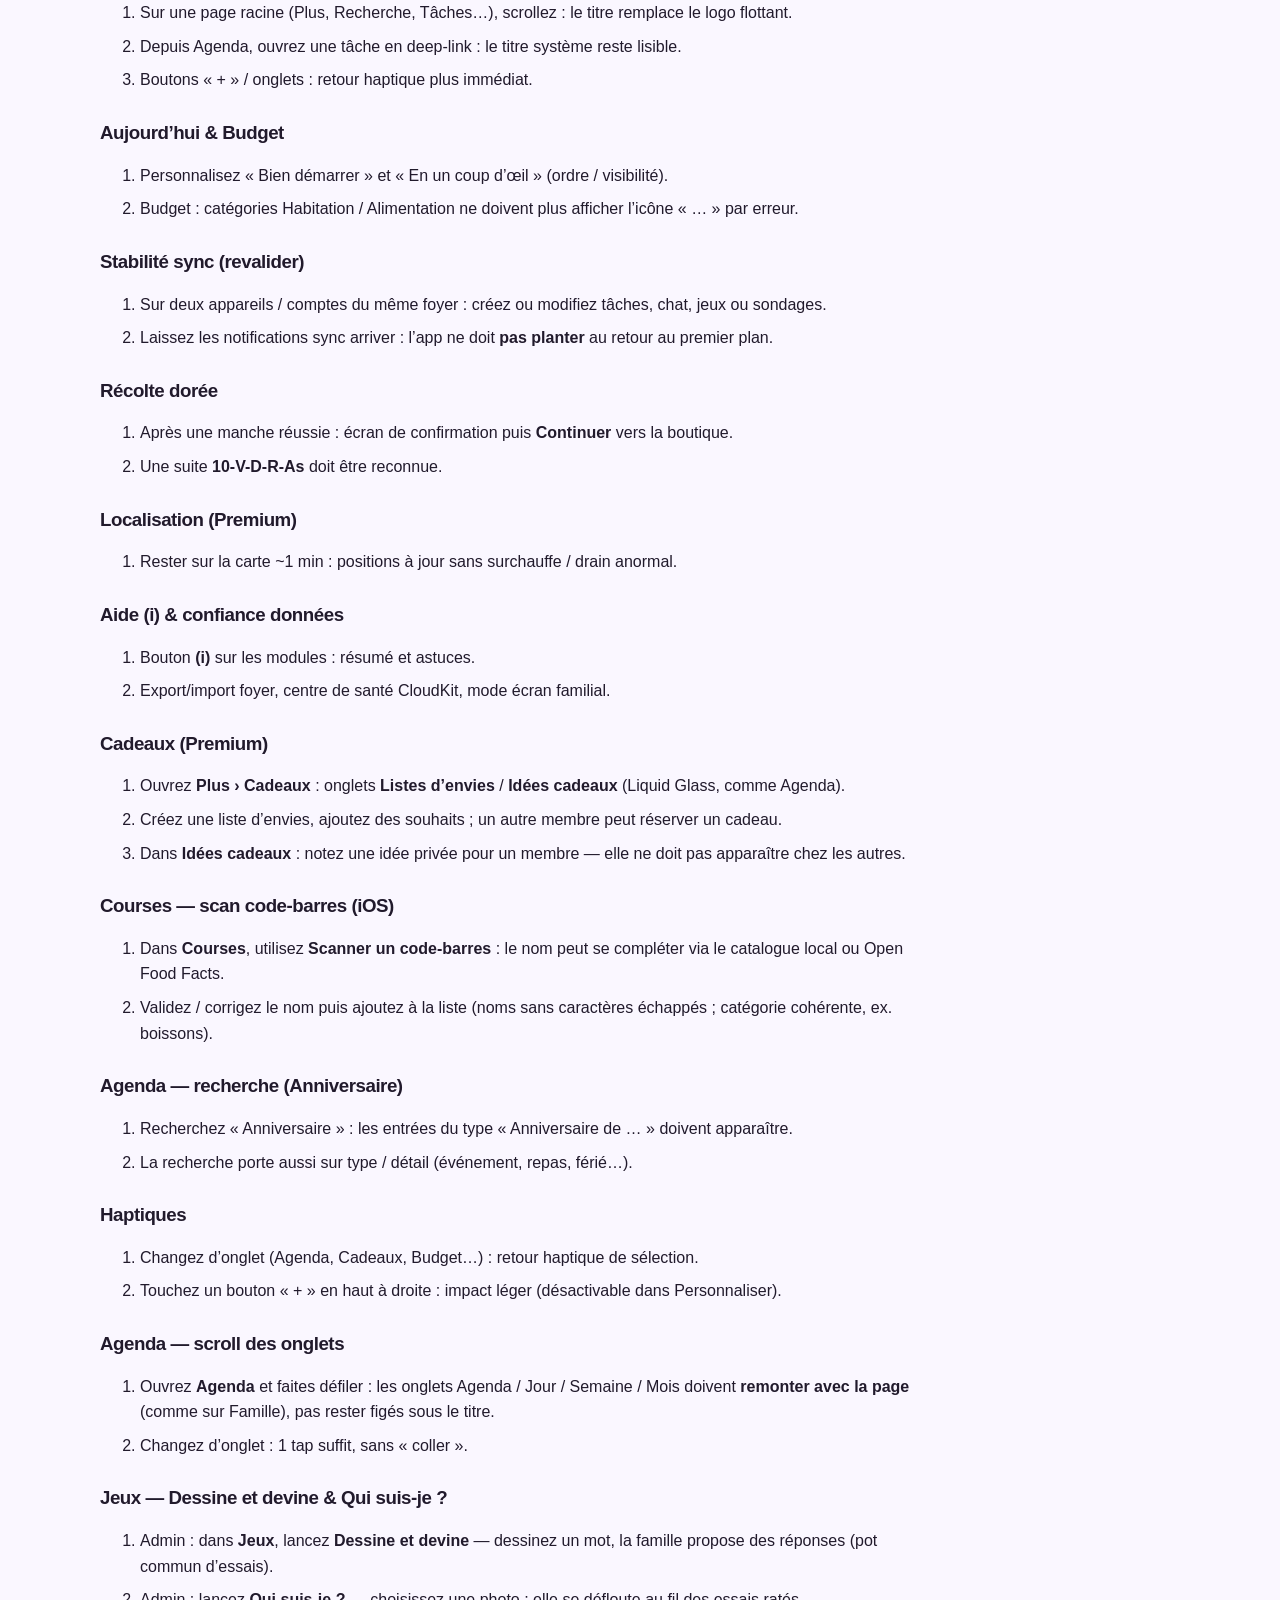
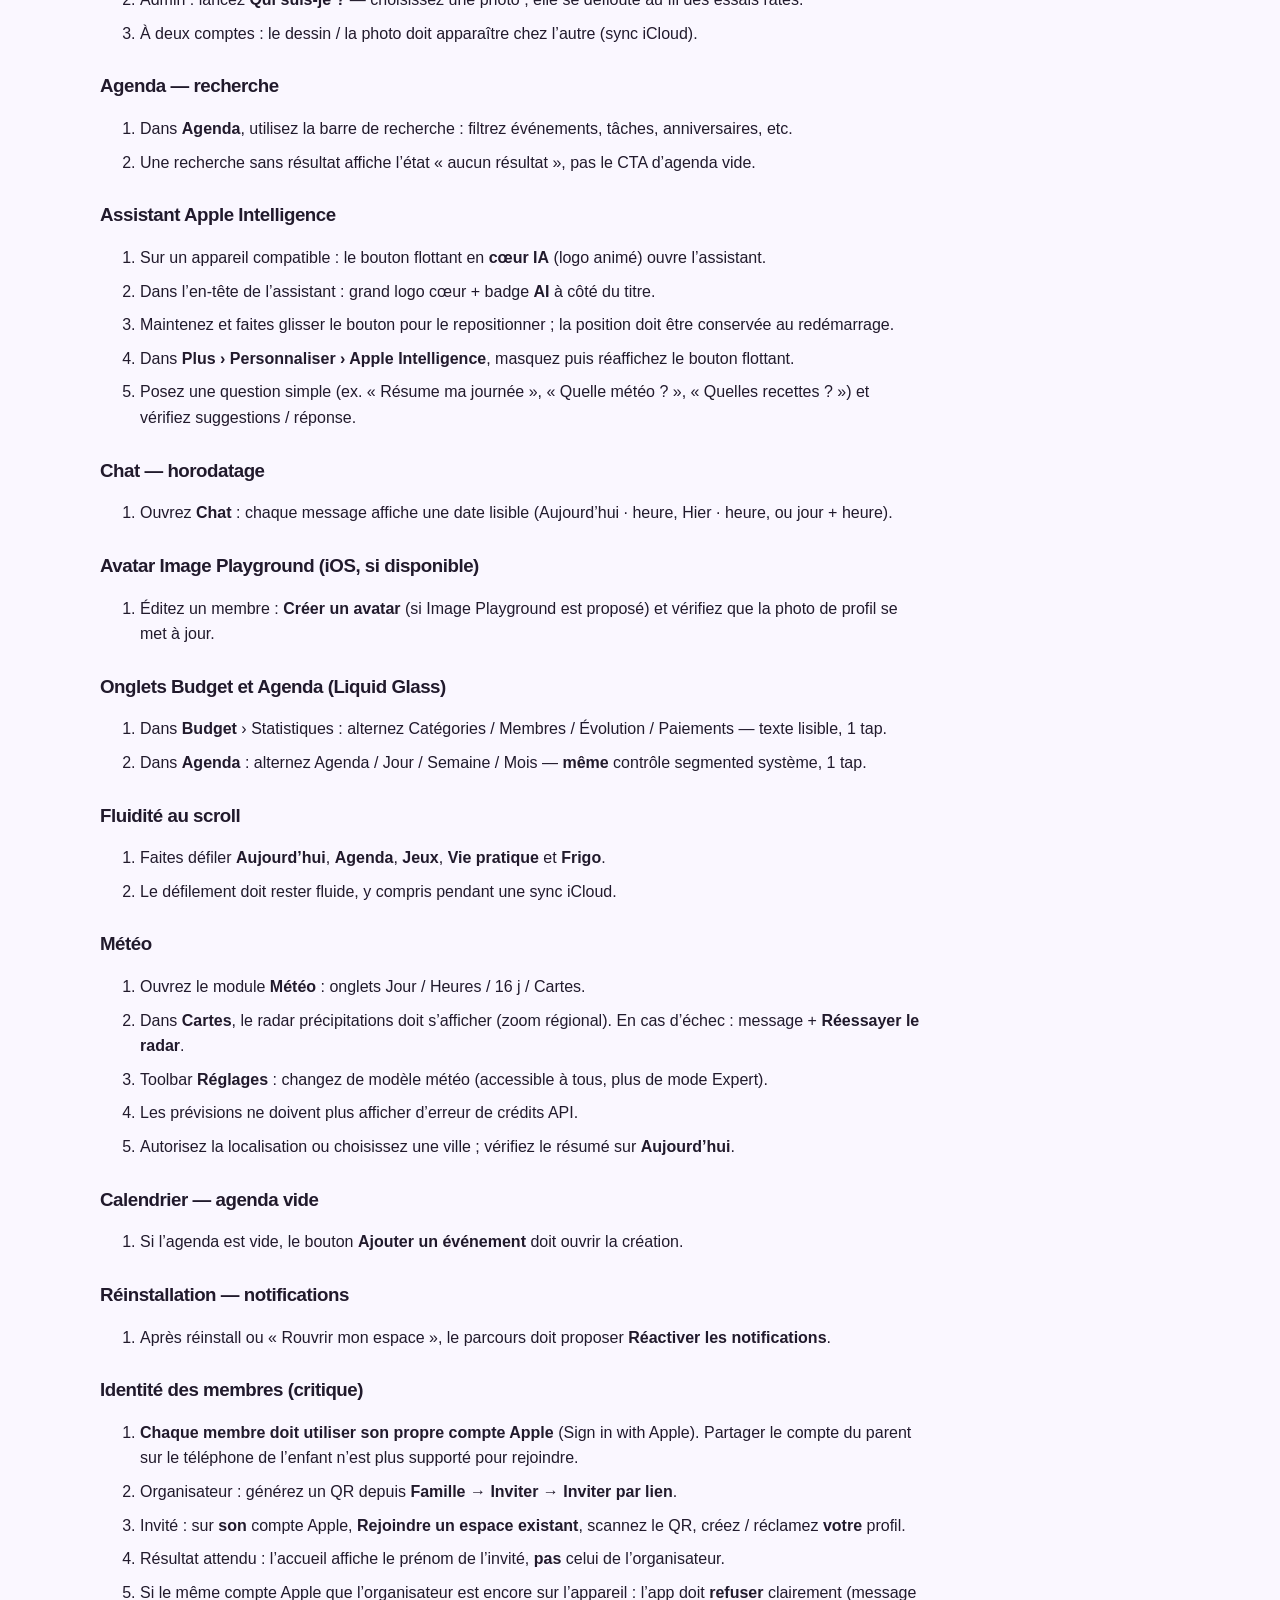
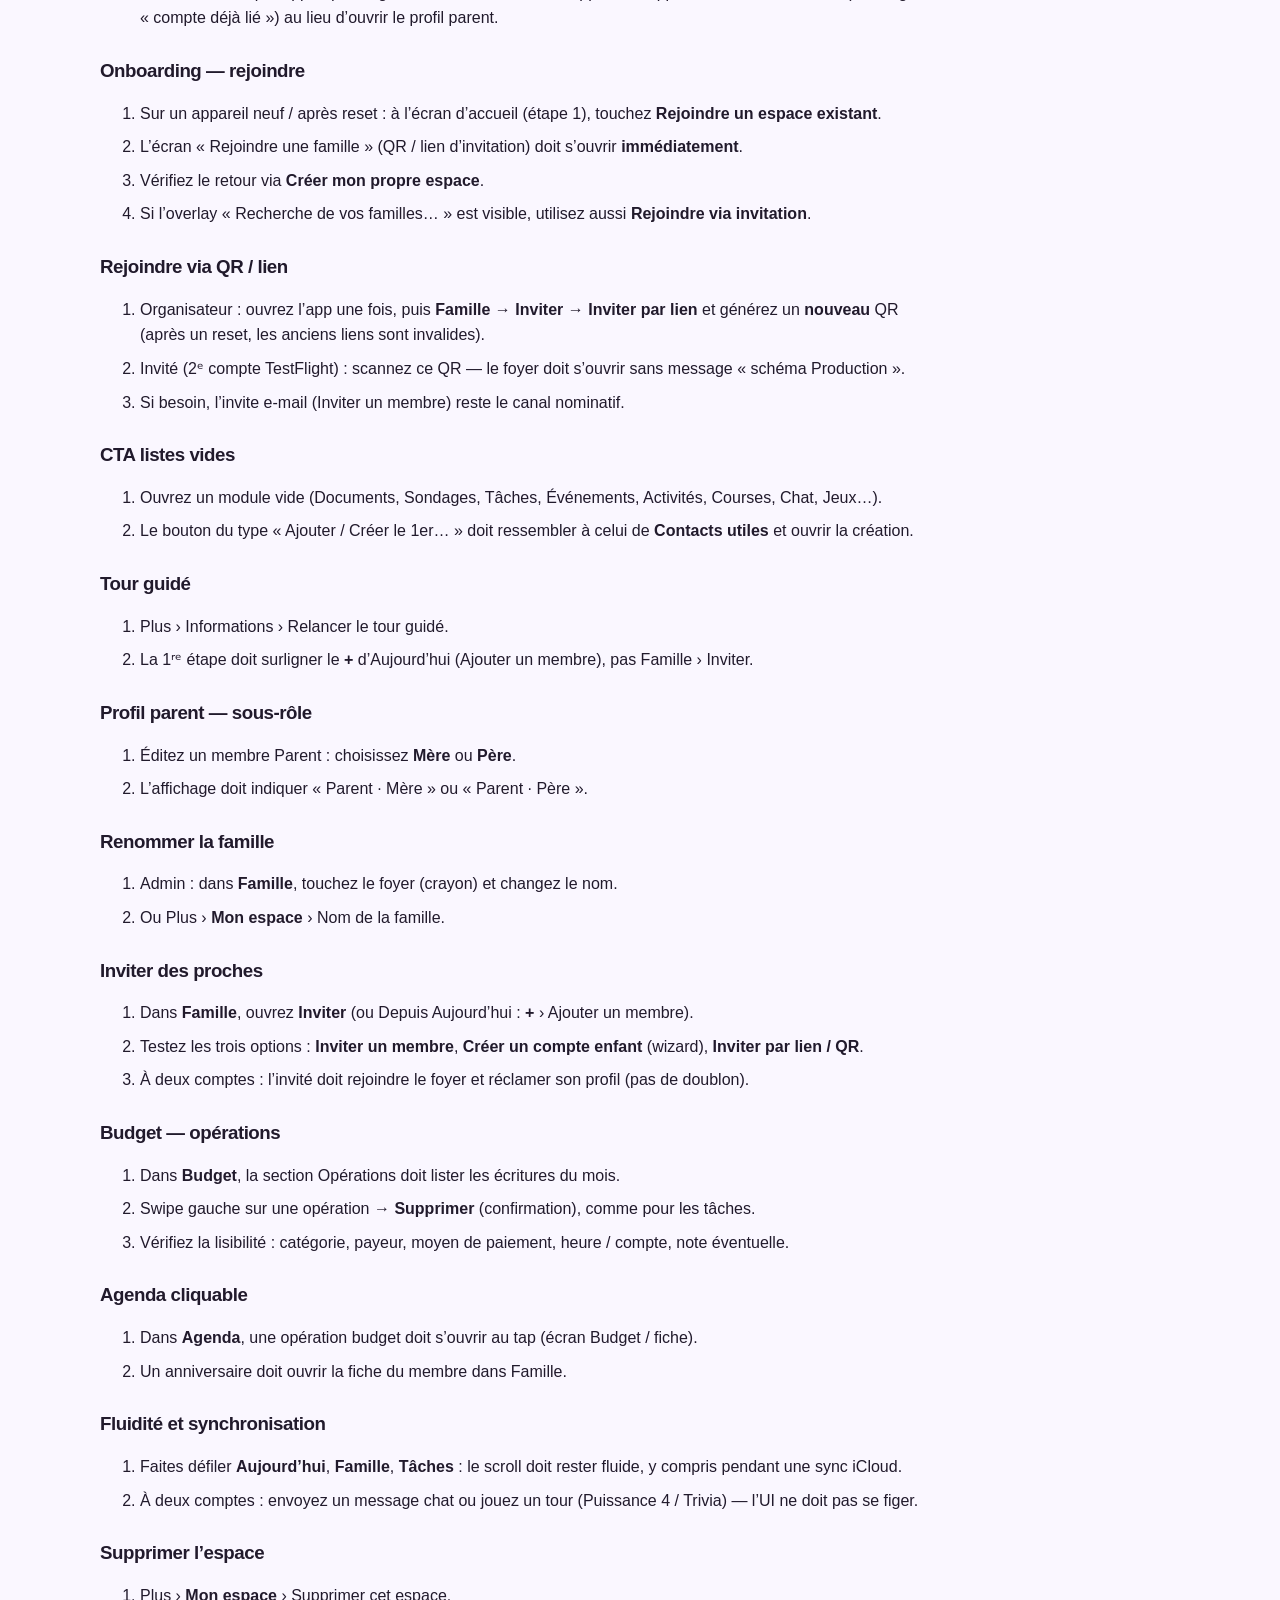
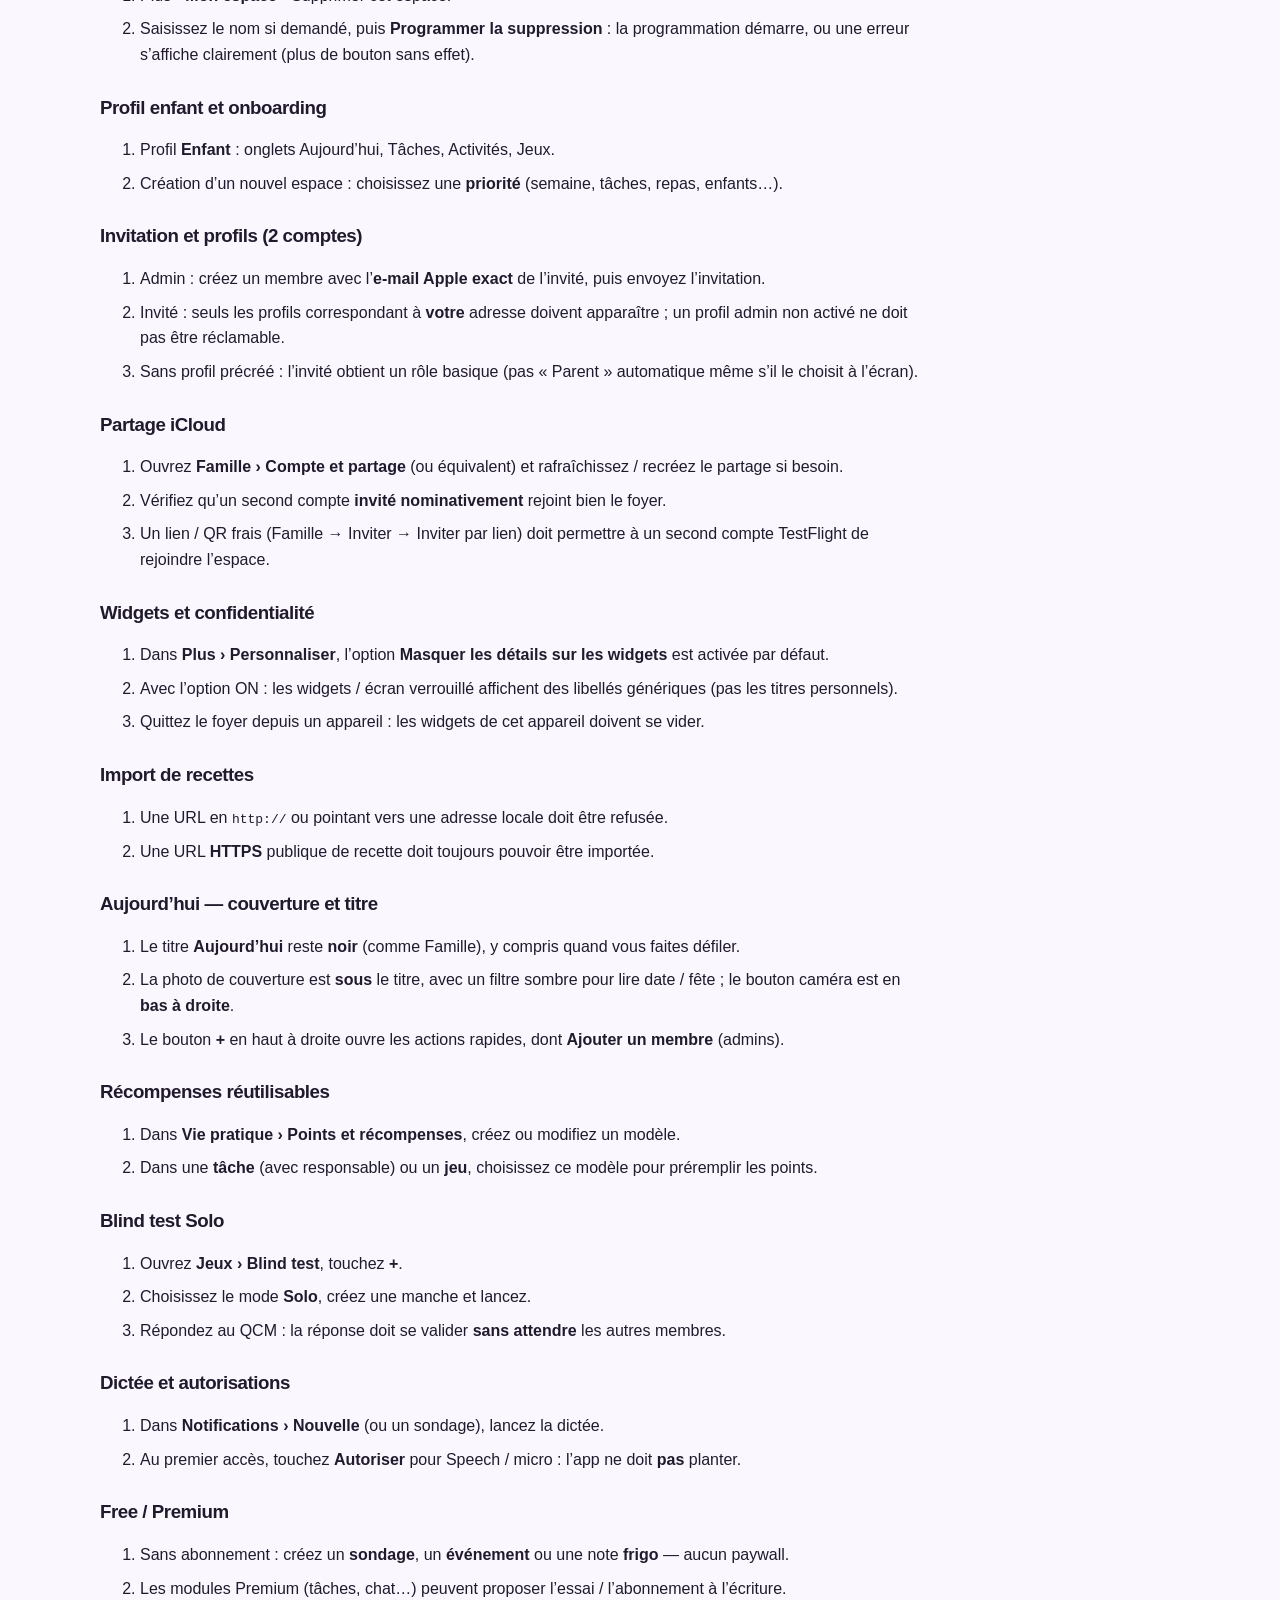
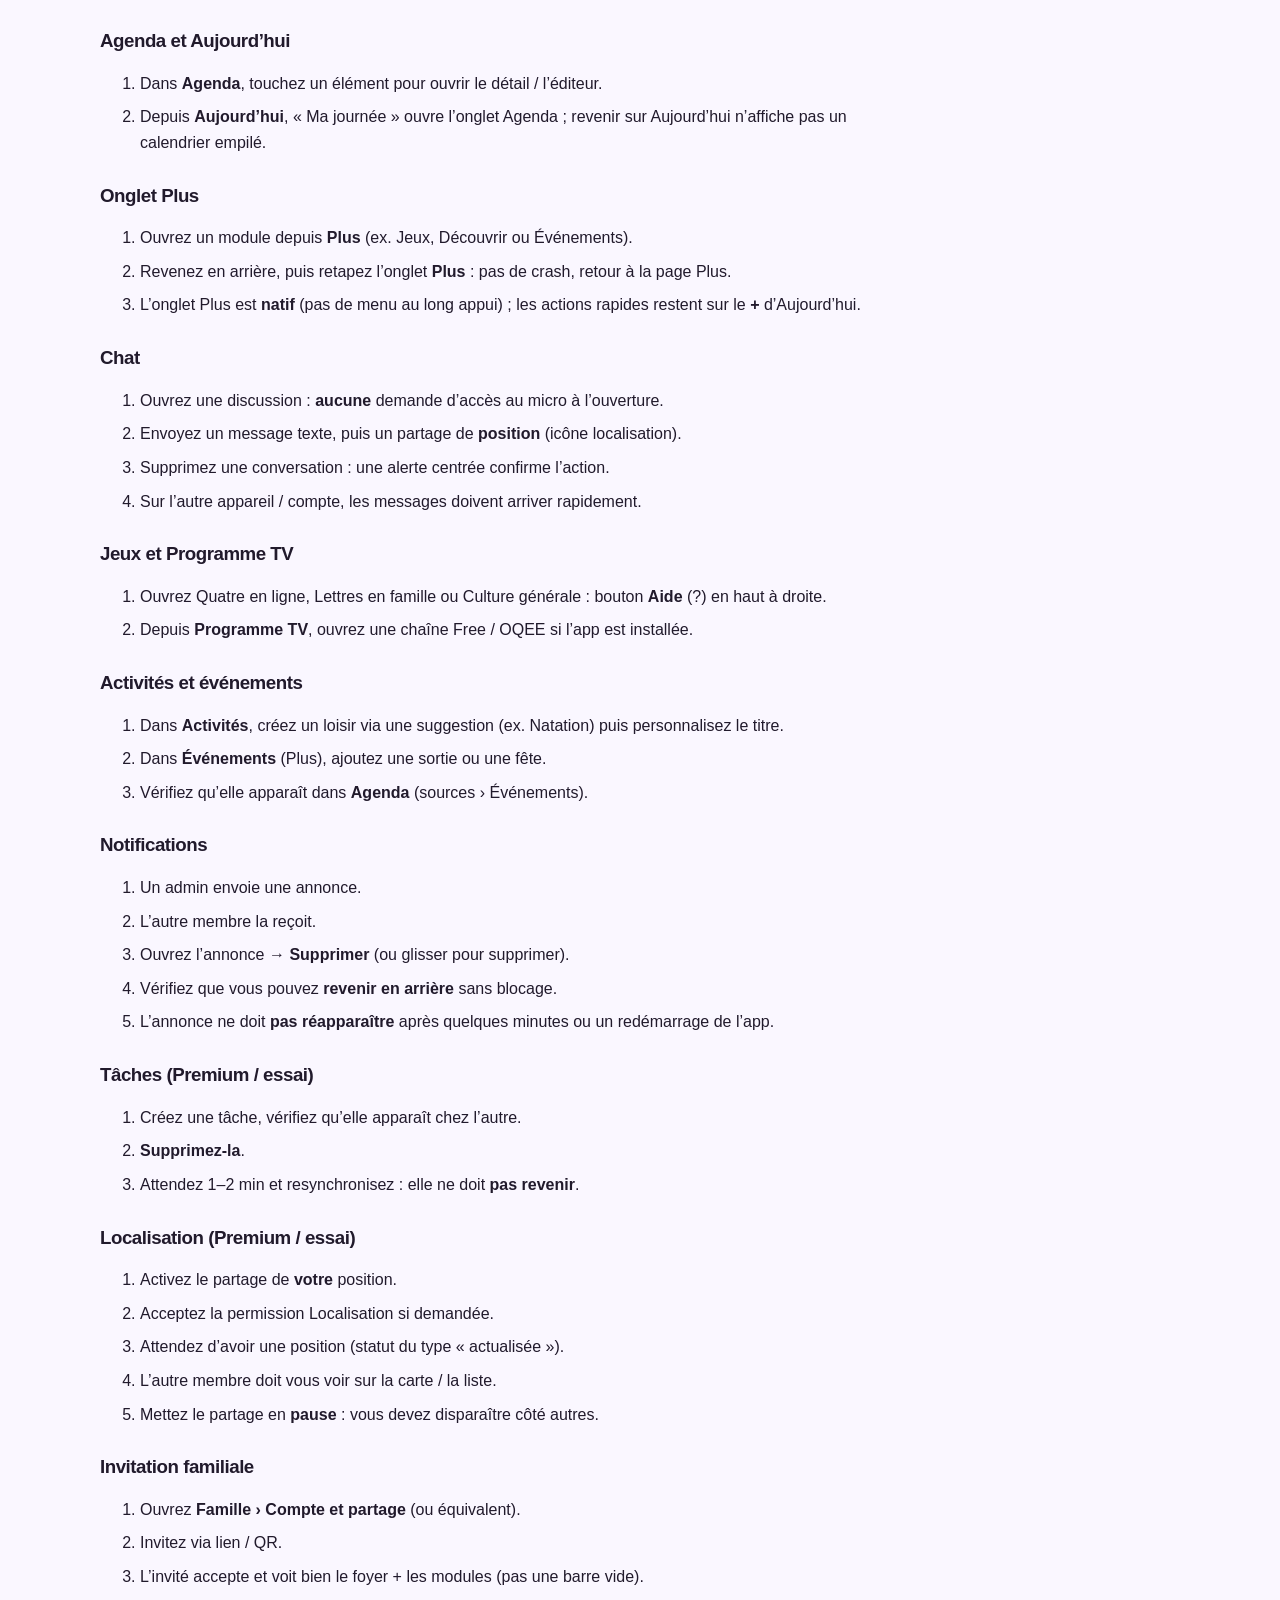
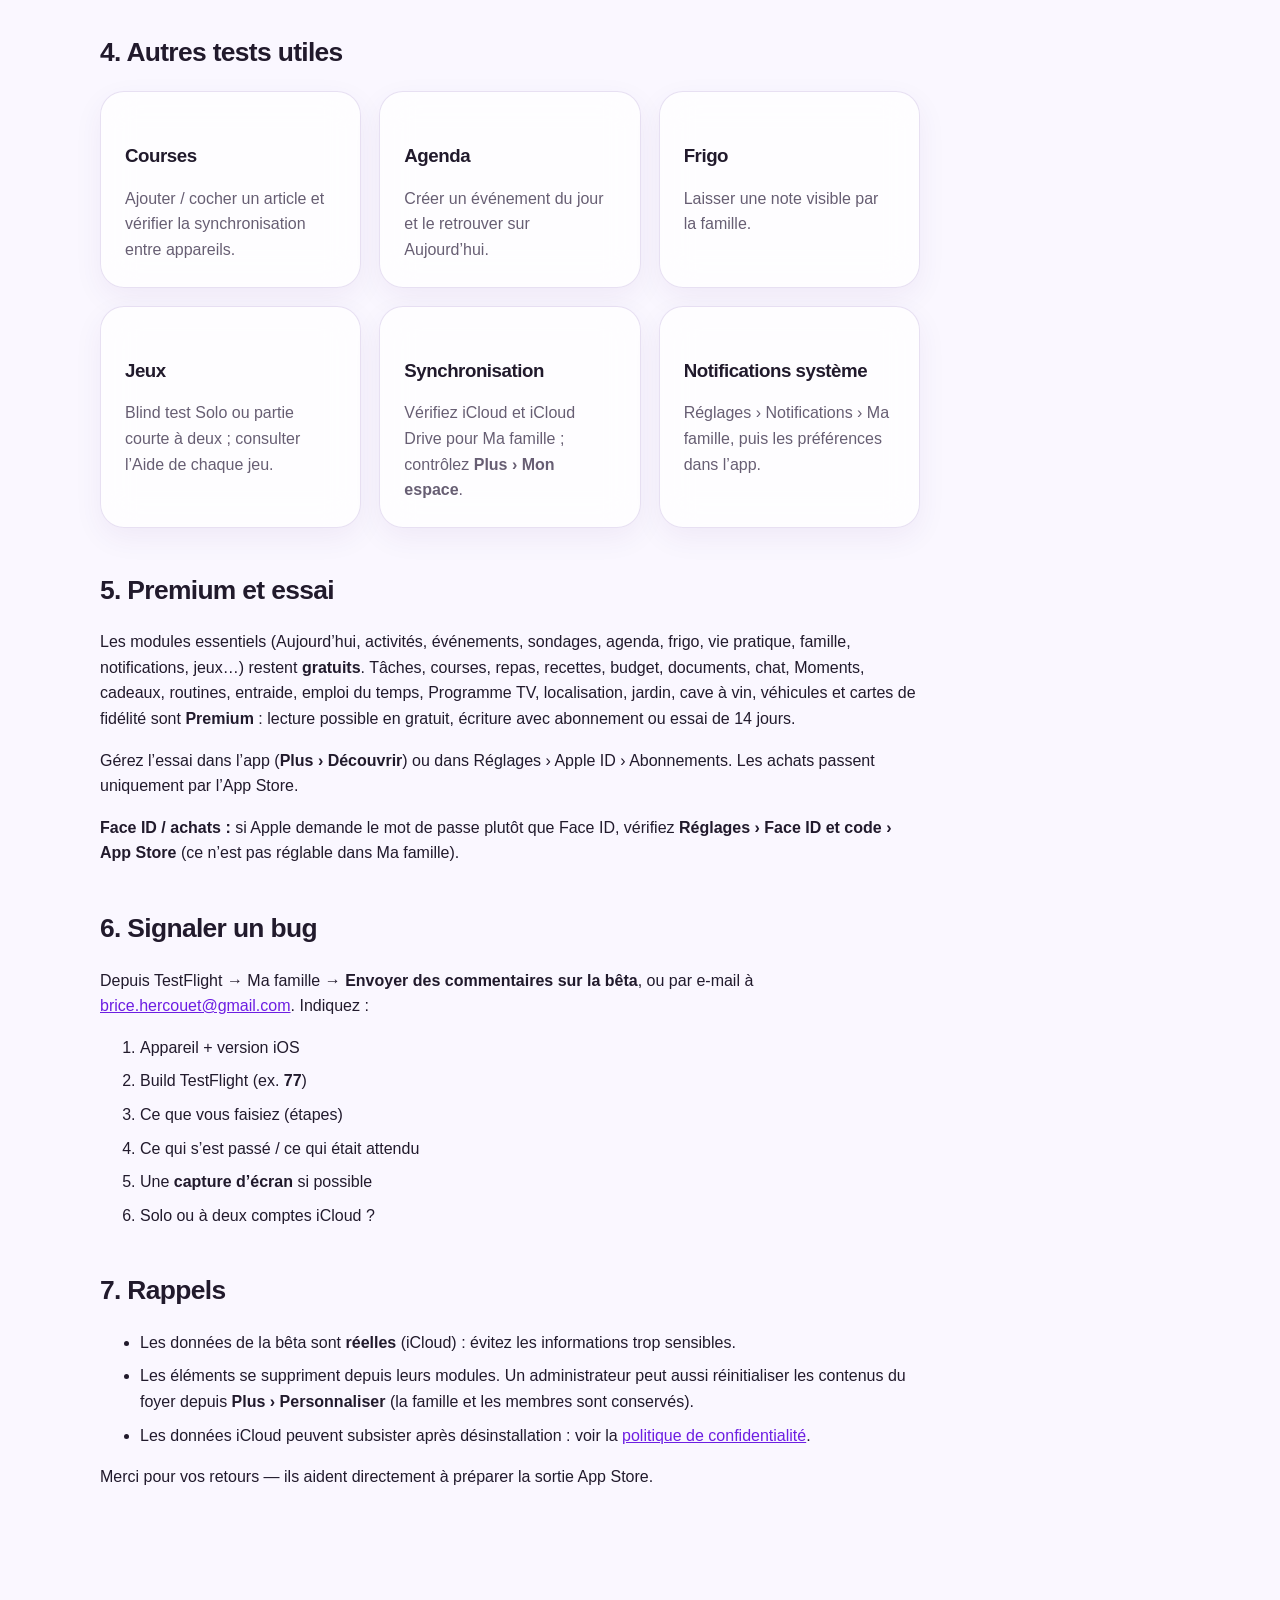
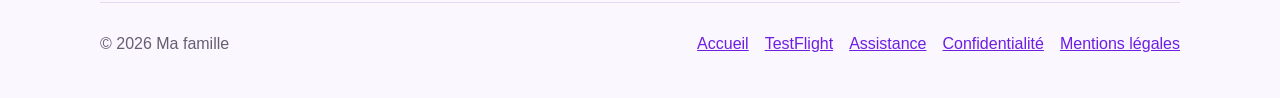
==== commit 04f61db5: "docs(famille-app): aligner le site sur la build 86 Co-authored-by: Cursor <cursoragent@cursor.com>" ====
--- a/famille-app/assistance.html
+++ b/famille-app/assistance.html
@@ -38,7 +38,7 @@
         <li>Sur iPhone ou iPad, ouvrez le lien : <a href="https://testflight.apple.com/join/CaNvPM8x">testflight.apple.com/join/CaNvPM8x</a>.</li>
         <li>Si besoin, installez <strong>TestFlight</strong> (gratuit) depuis l’App Store.</li>
         <li>Acceptez l’invitation, puis touchez <strong>Installer</strong> pour Ma famille.</li>
-        <li>Dans TestFlight, visez la build <strong>0.1.0 (85)</strong> ou une version plus récente.</li>
+        <li>Dans TestFlight, visez la build <strong>0.1.0 (86)</strong> ou une version plus récente.</li>
       </ol>
       <p><strong>Prérequis :</strong> iOS&nbsp;18+, compte <strong>iCloud</strong> connecté sur l’appareil, connexion Internet.</p>
 
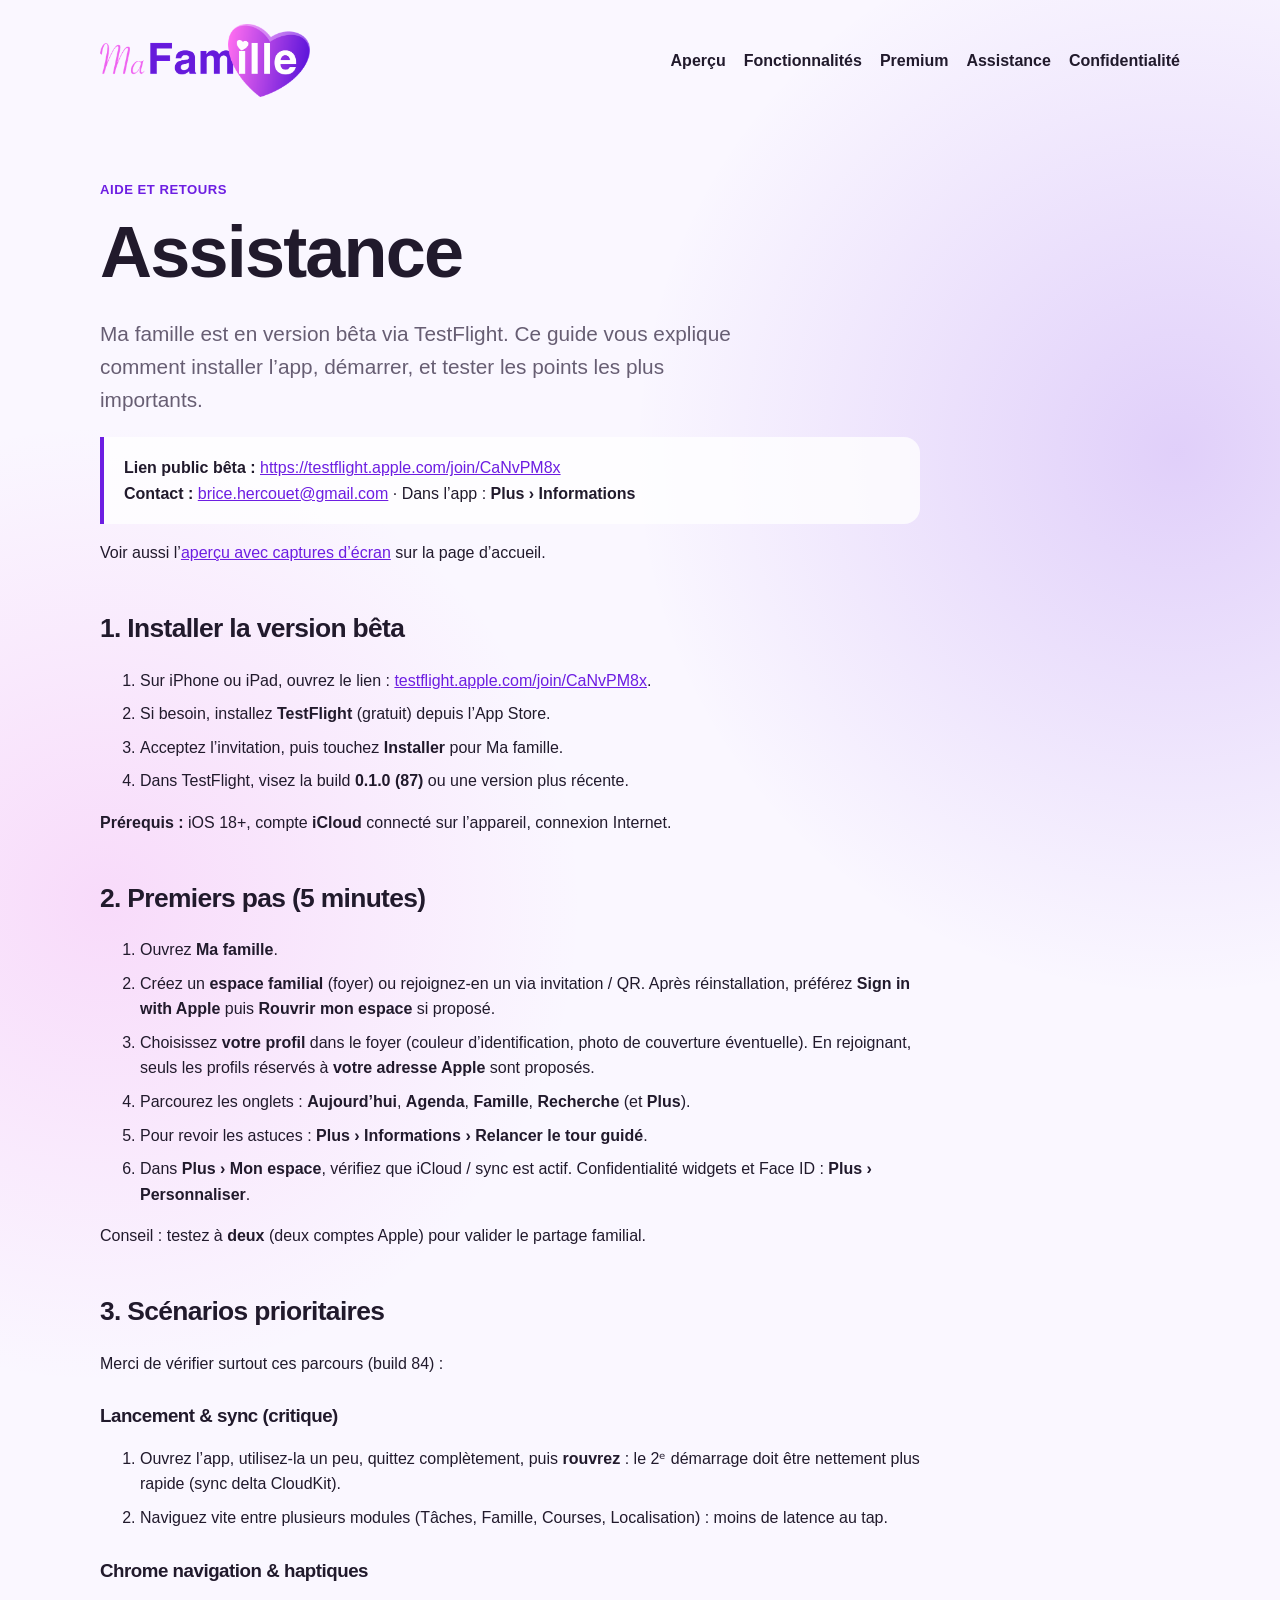
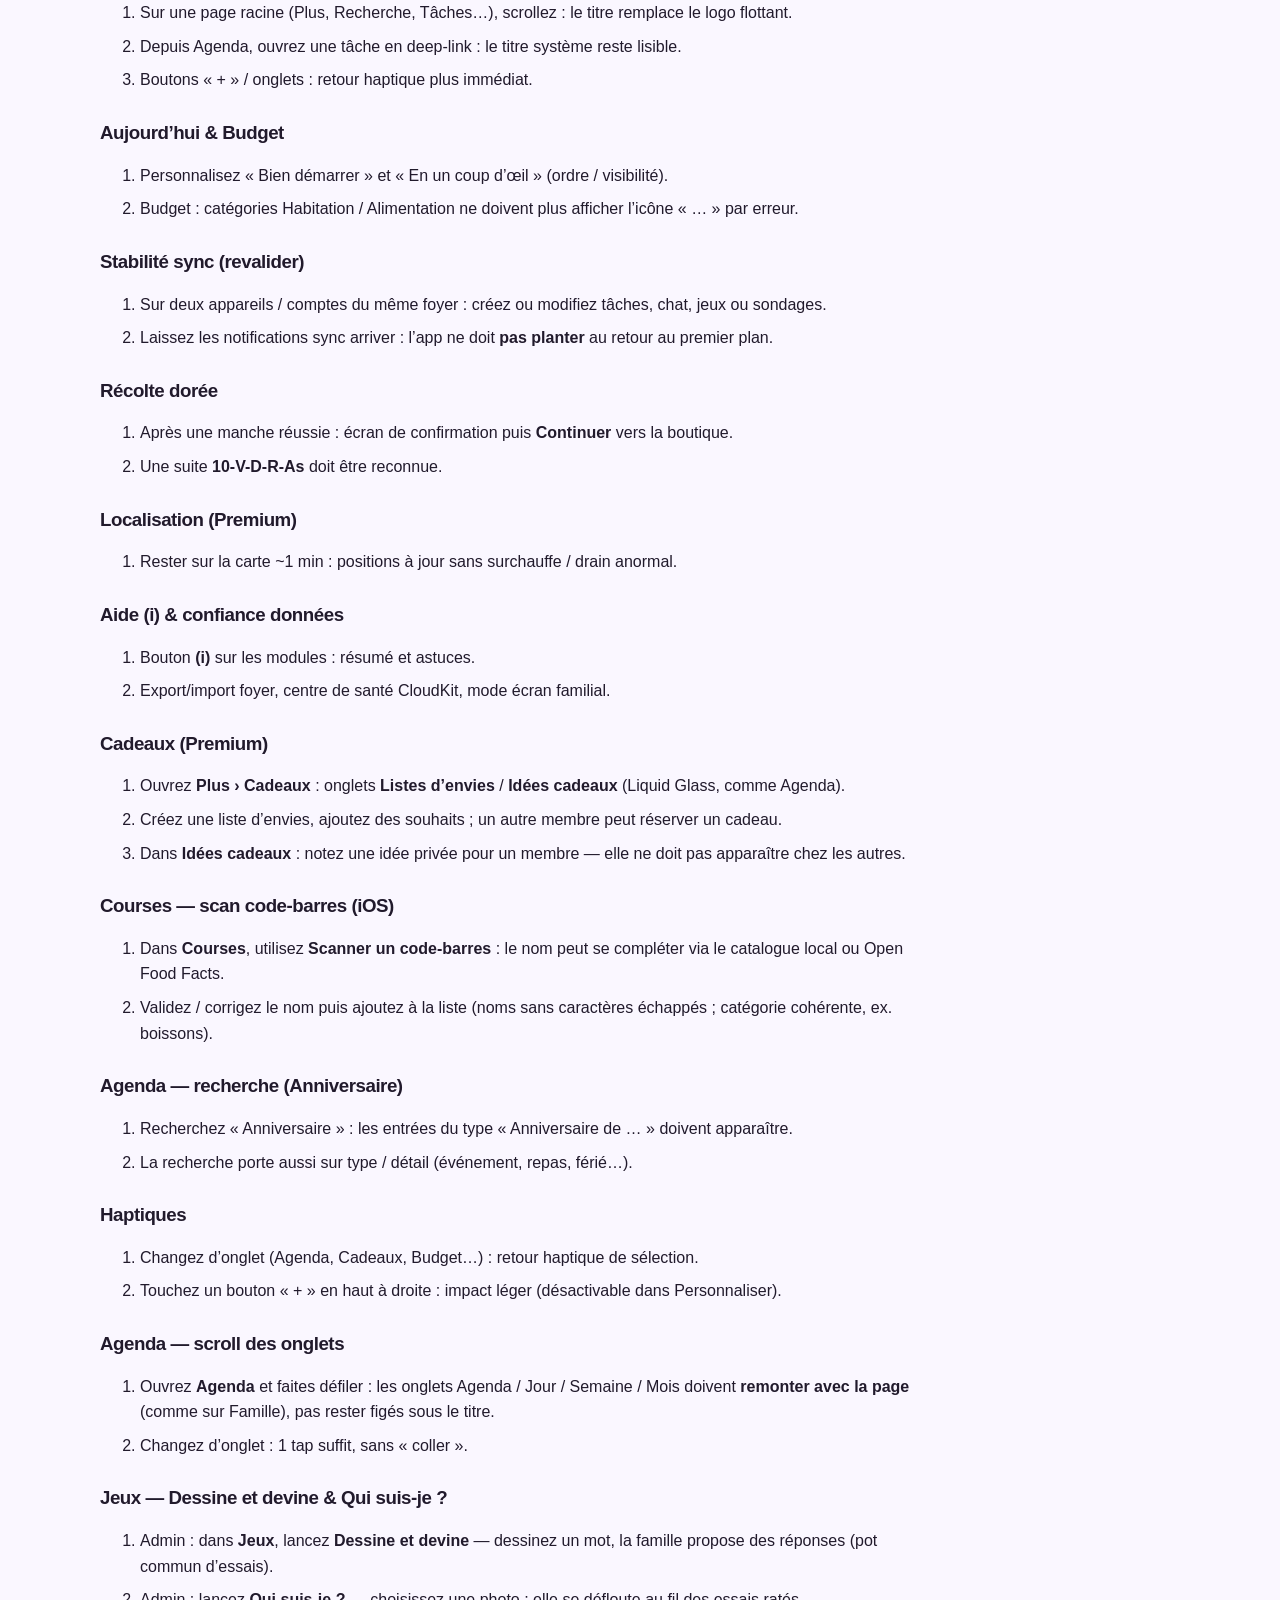
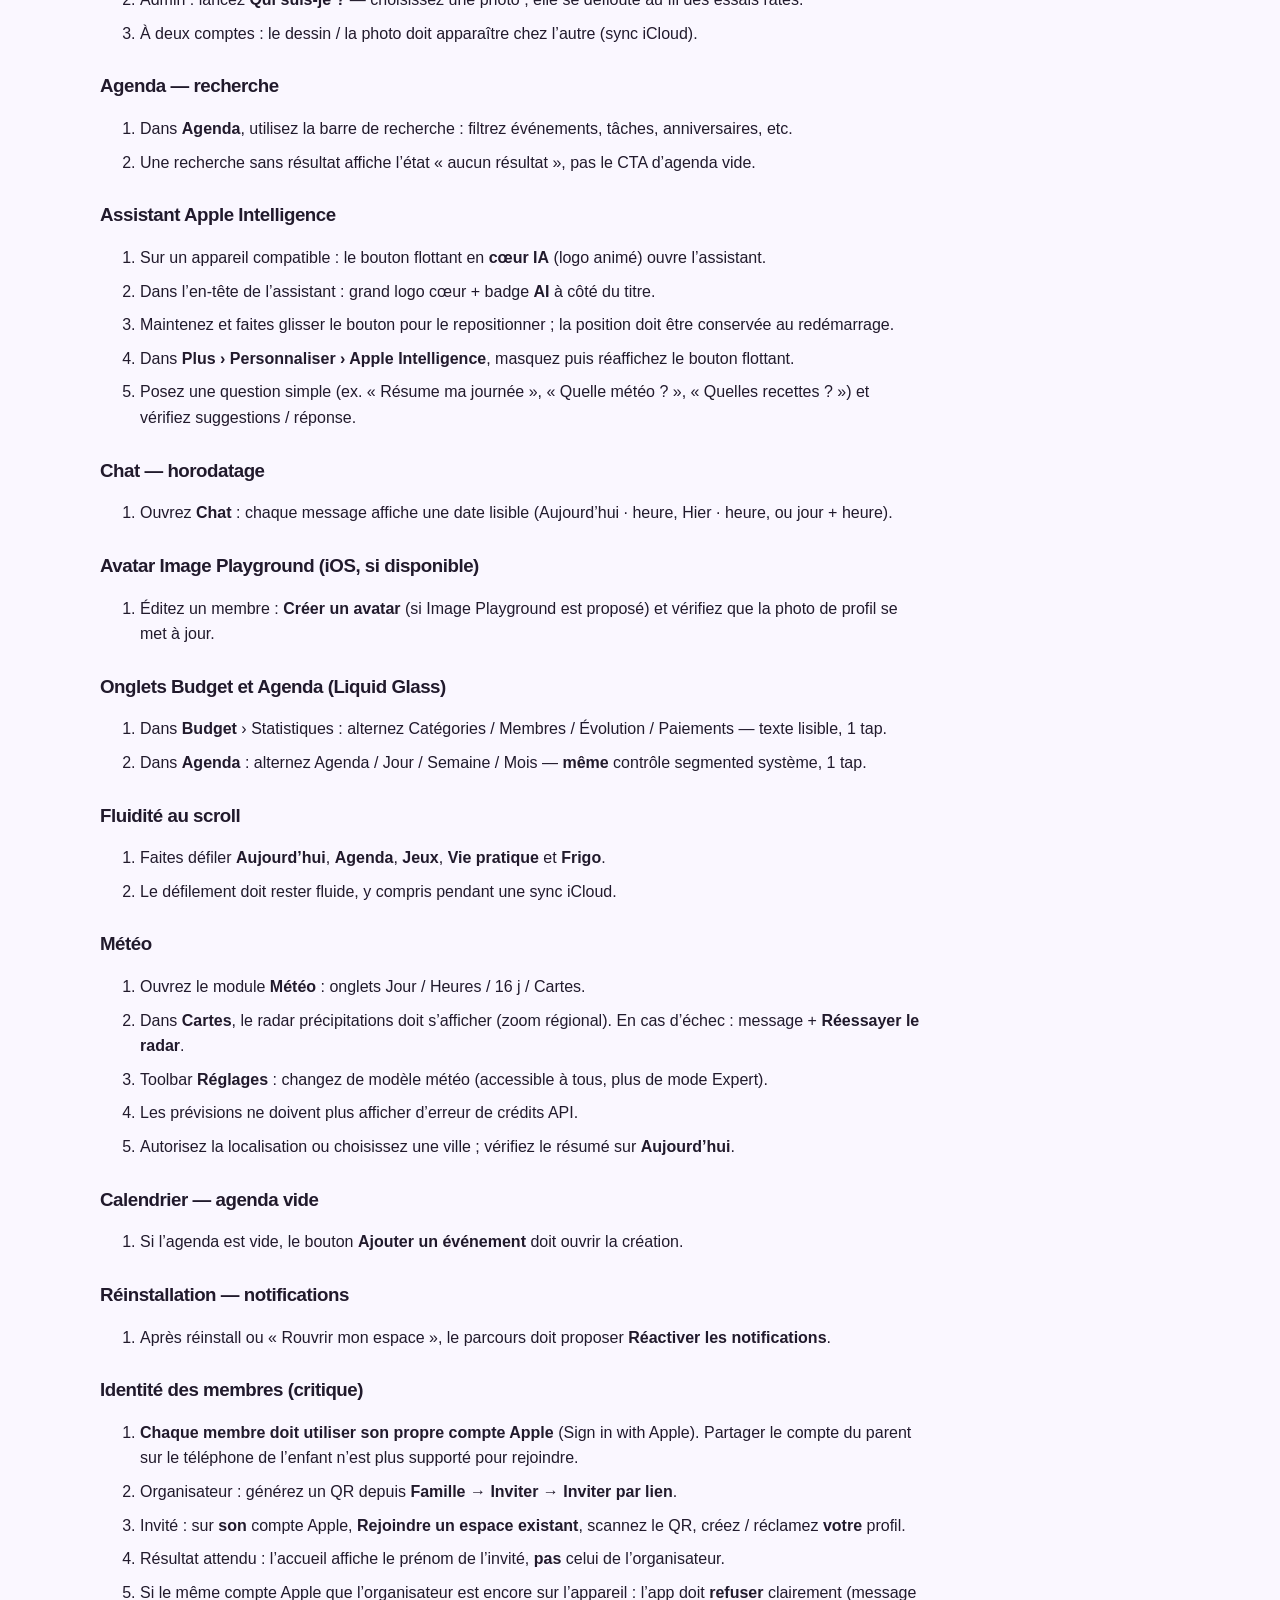
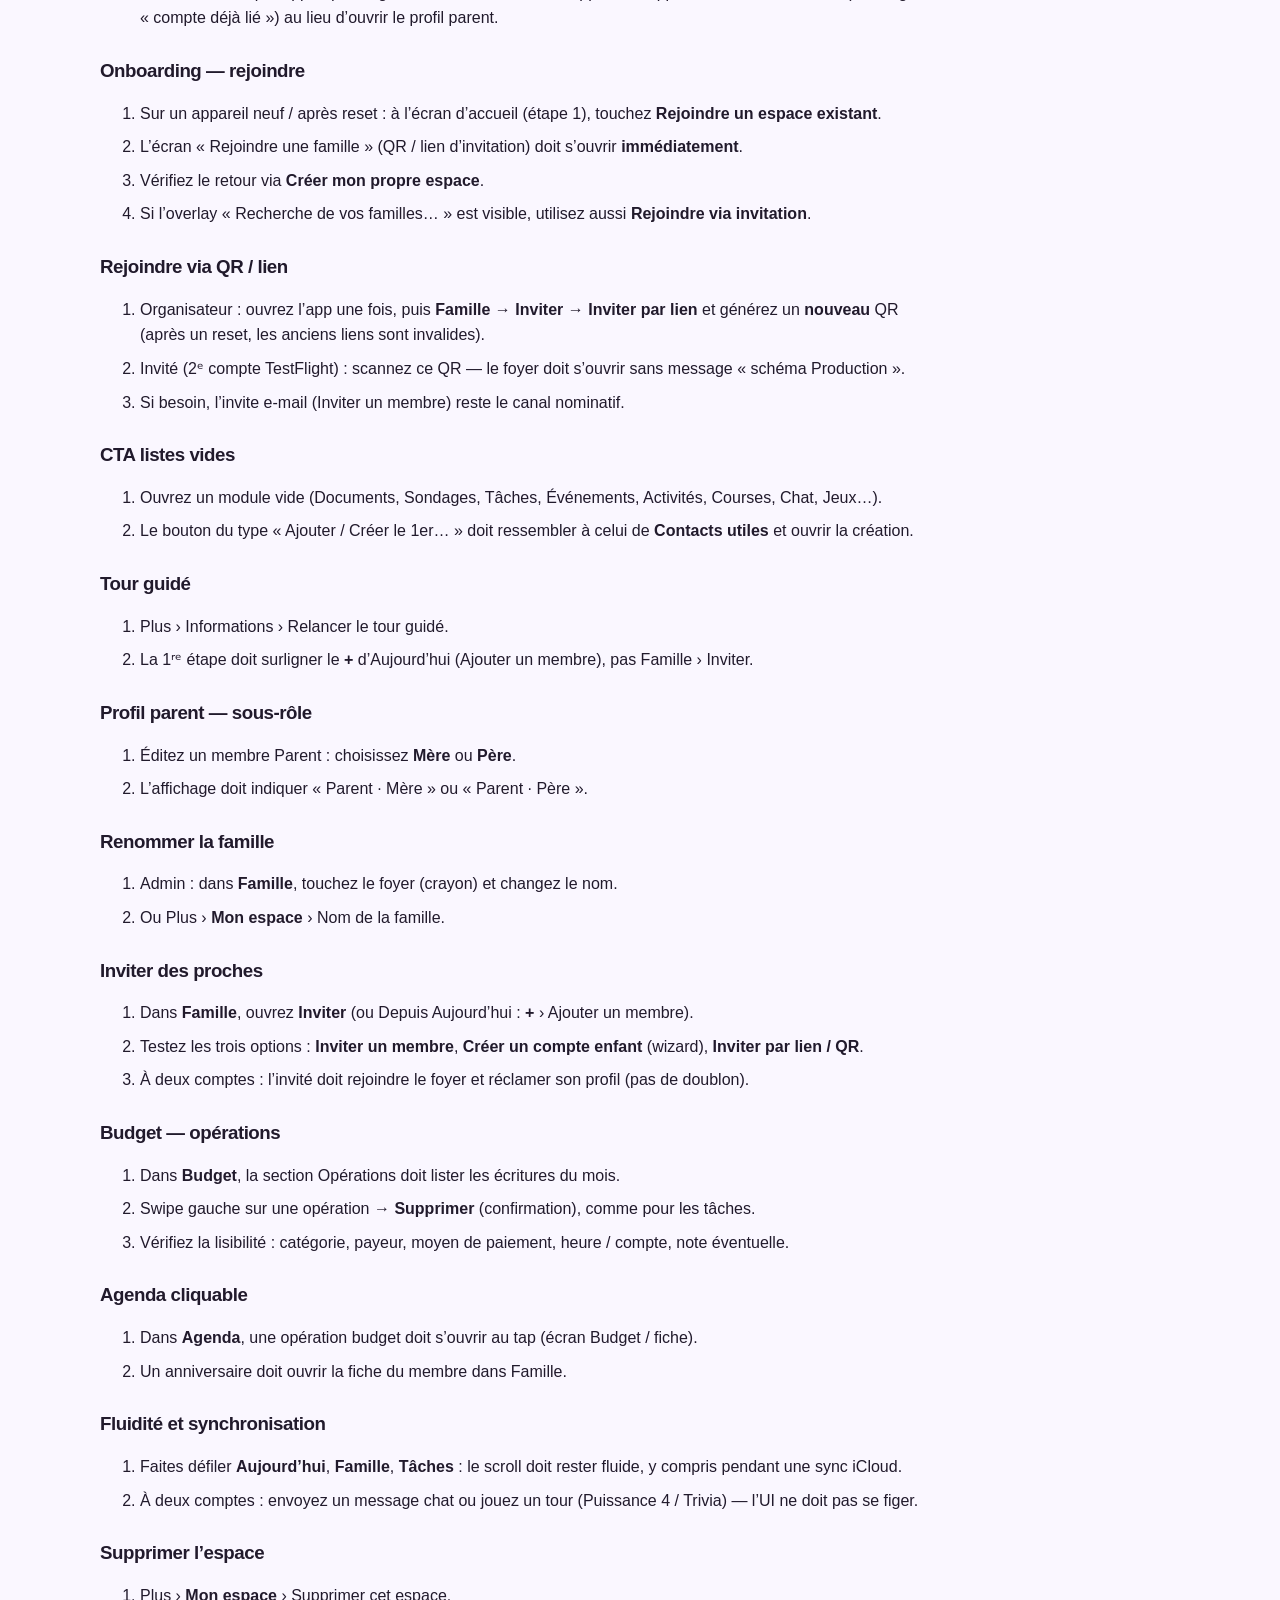
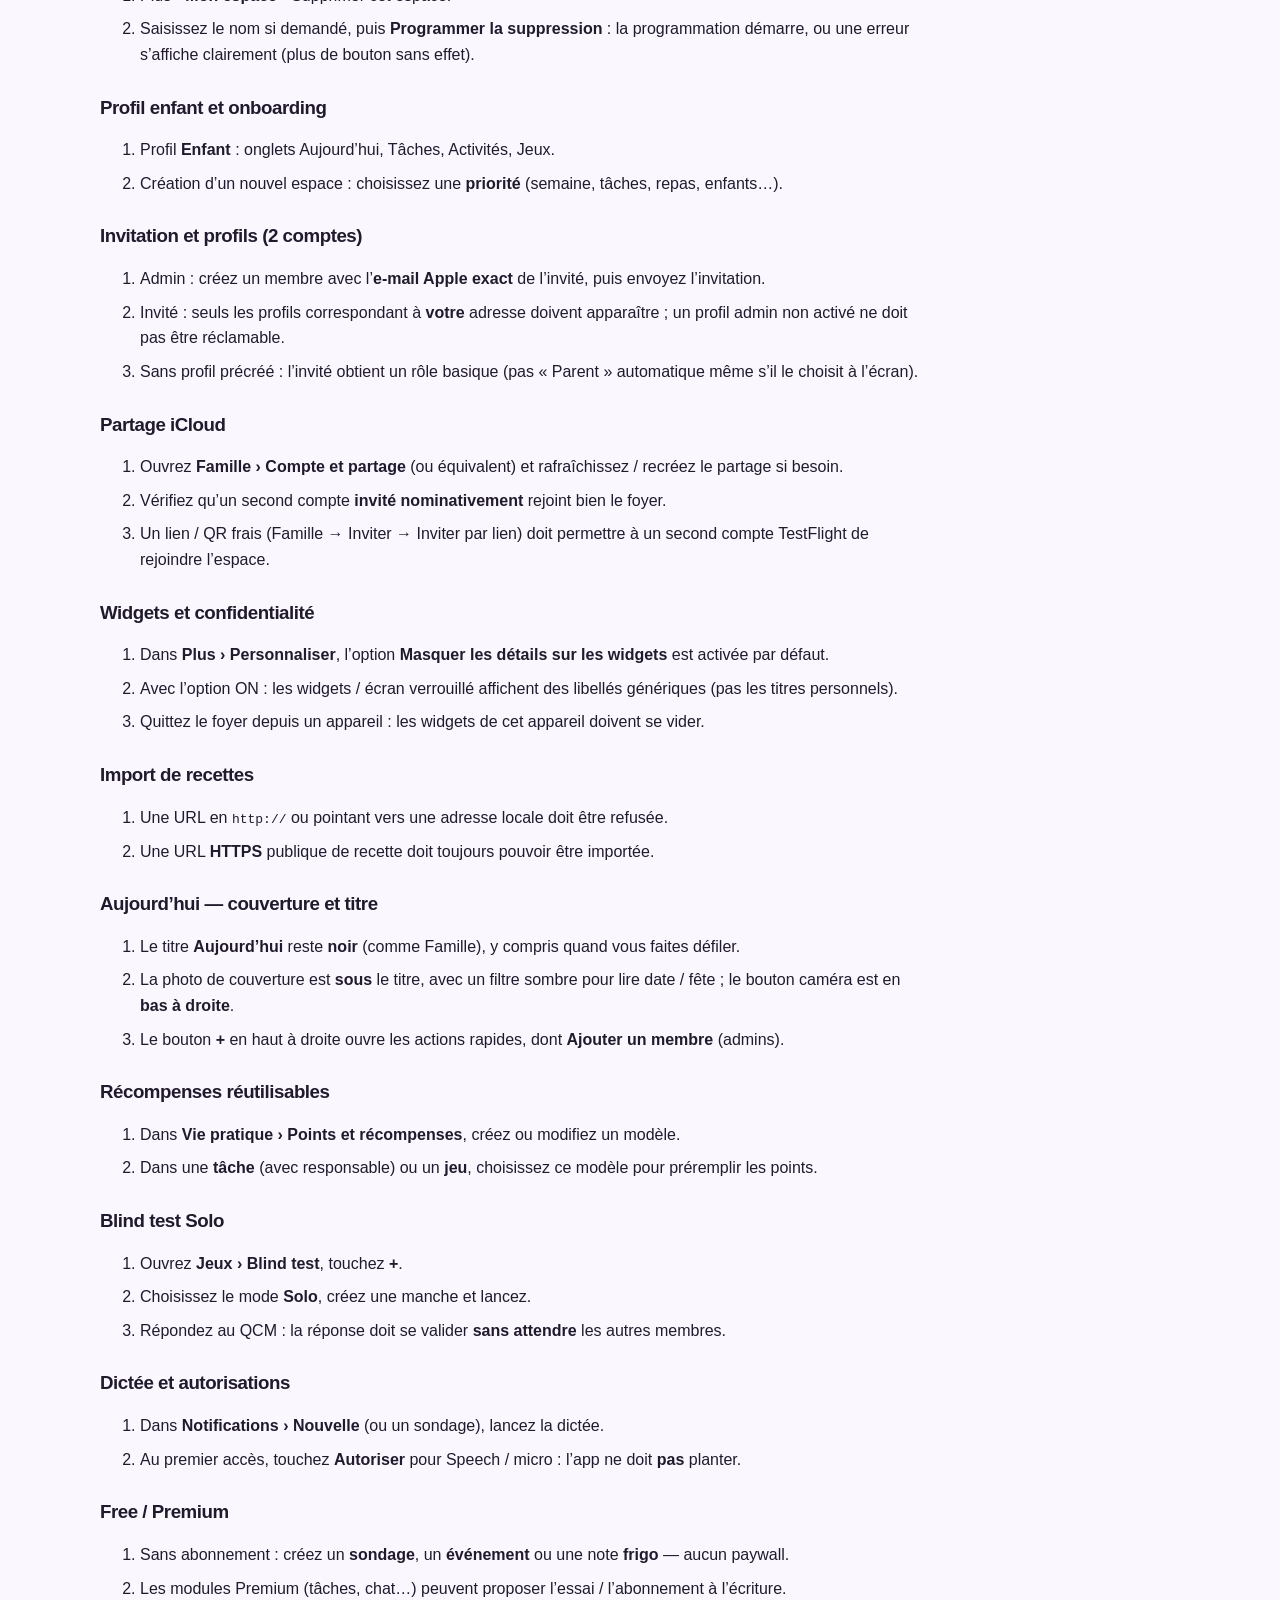
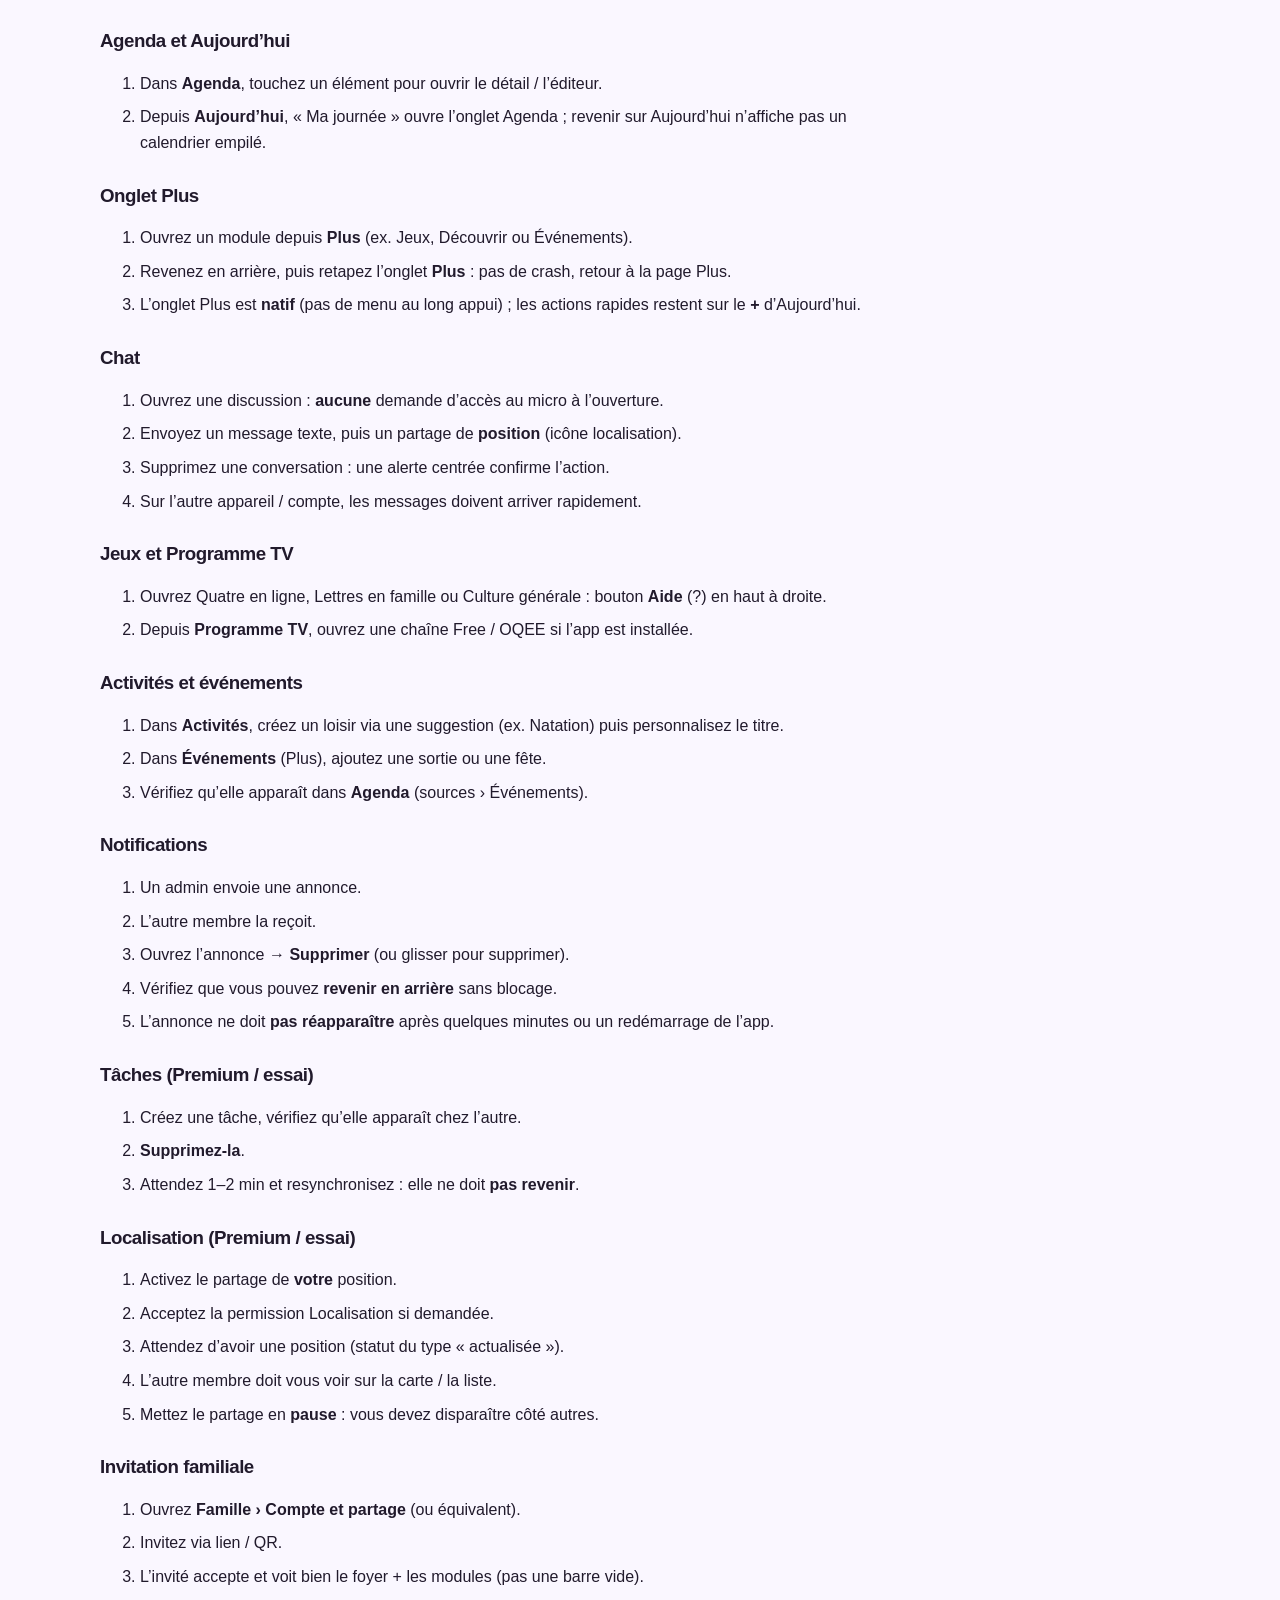
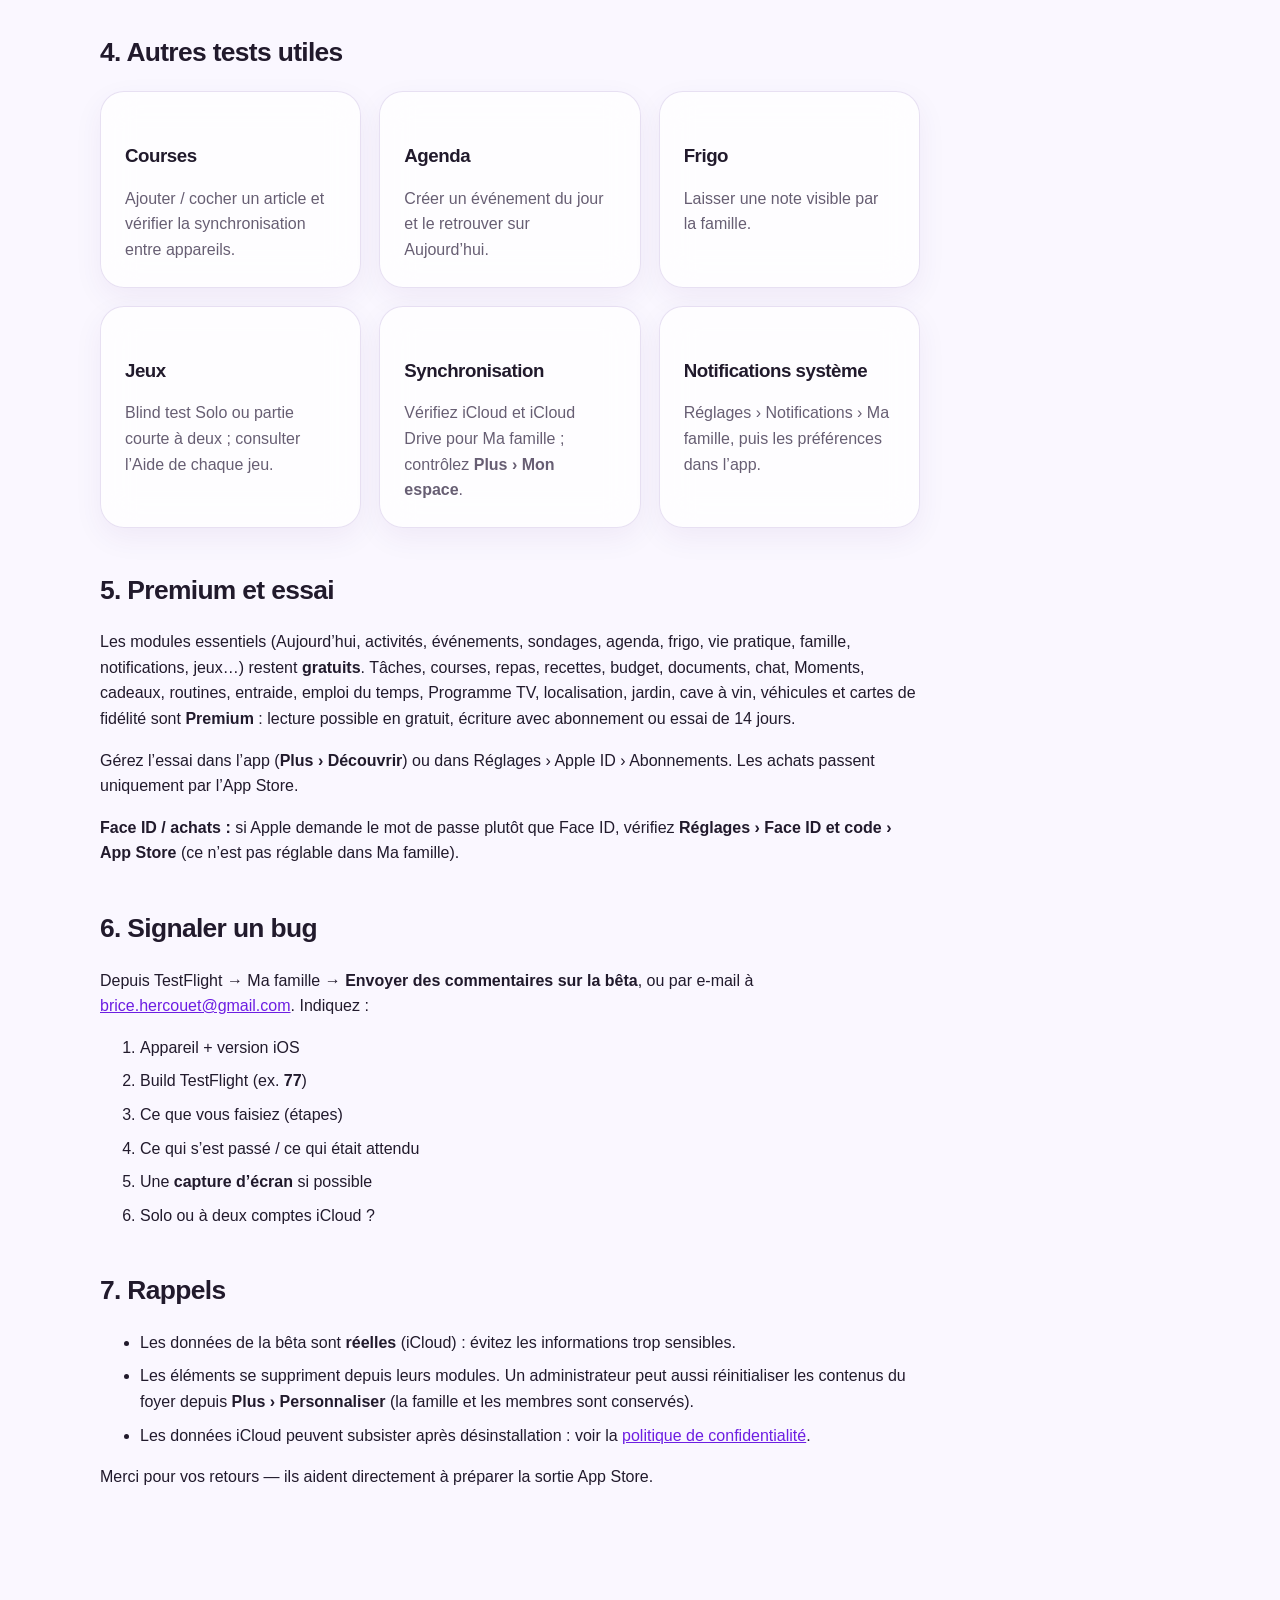
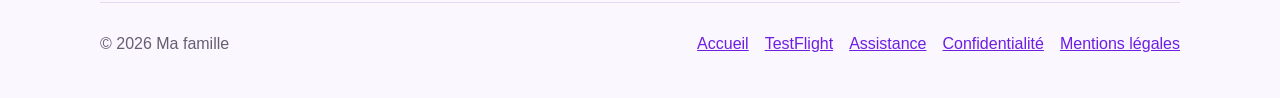
==== commit ae43ad80: "docs(famille-app): aligner le site sur la build 87 Co-authored-by: Cursor <cursoragent@cursor.com>" ====
--- a/famille-app/assistance.html
+++ b/famille-app/assistance.html
@@ -38,7 +38,7 @@
         <li>Sur iPhone ou iPad, ouvrez le lien : <a href="https://testflight.apple.com/join/CaNvPM8x">testflight.apple.com/join/CaNvPM8x</a>.</li>
         <li>Si besoin, installez <strong>TestFlight</strong> (gratuit) depuis l’App Store.</li>
         <li>Acceptez l’invitation, puis touchez <strong>Installer</strong> pour Ma famille.</li>
-        <li>Dans TestFlight, visez la build <strong>0.1.0 (86)</strong> ou une version plus récente.</li>
+        <li>Dans TestFlight, visez la build <strong>0.1.0 (87)</strong> ou une version plus récente.</li>
       </ol>
       <p><strong>Prérequis :</strong> iOS&nbsp;18+, compte <strong>iCloud</strong> connecté sur l’appareil, connexion Internet.</p>
 
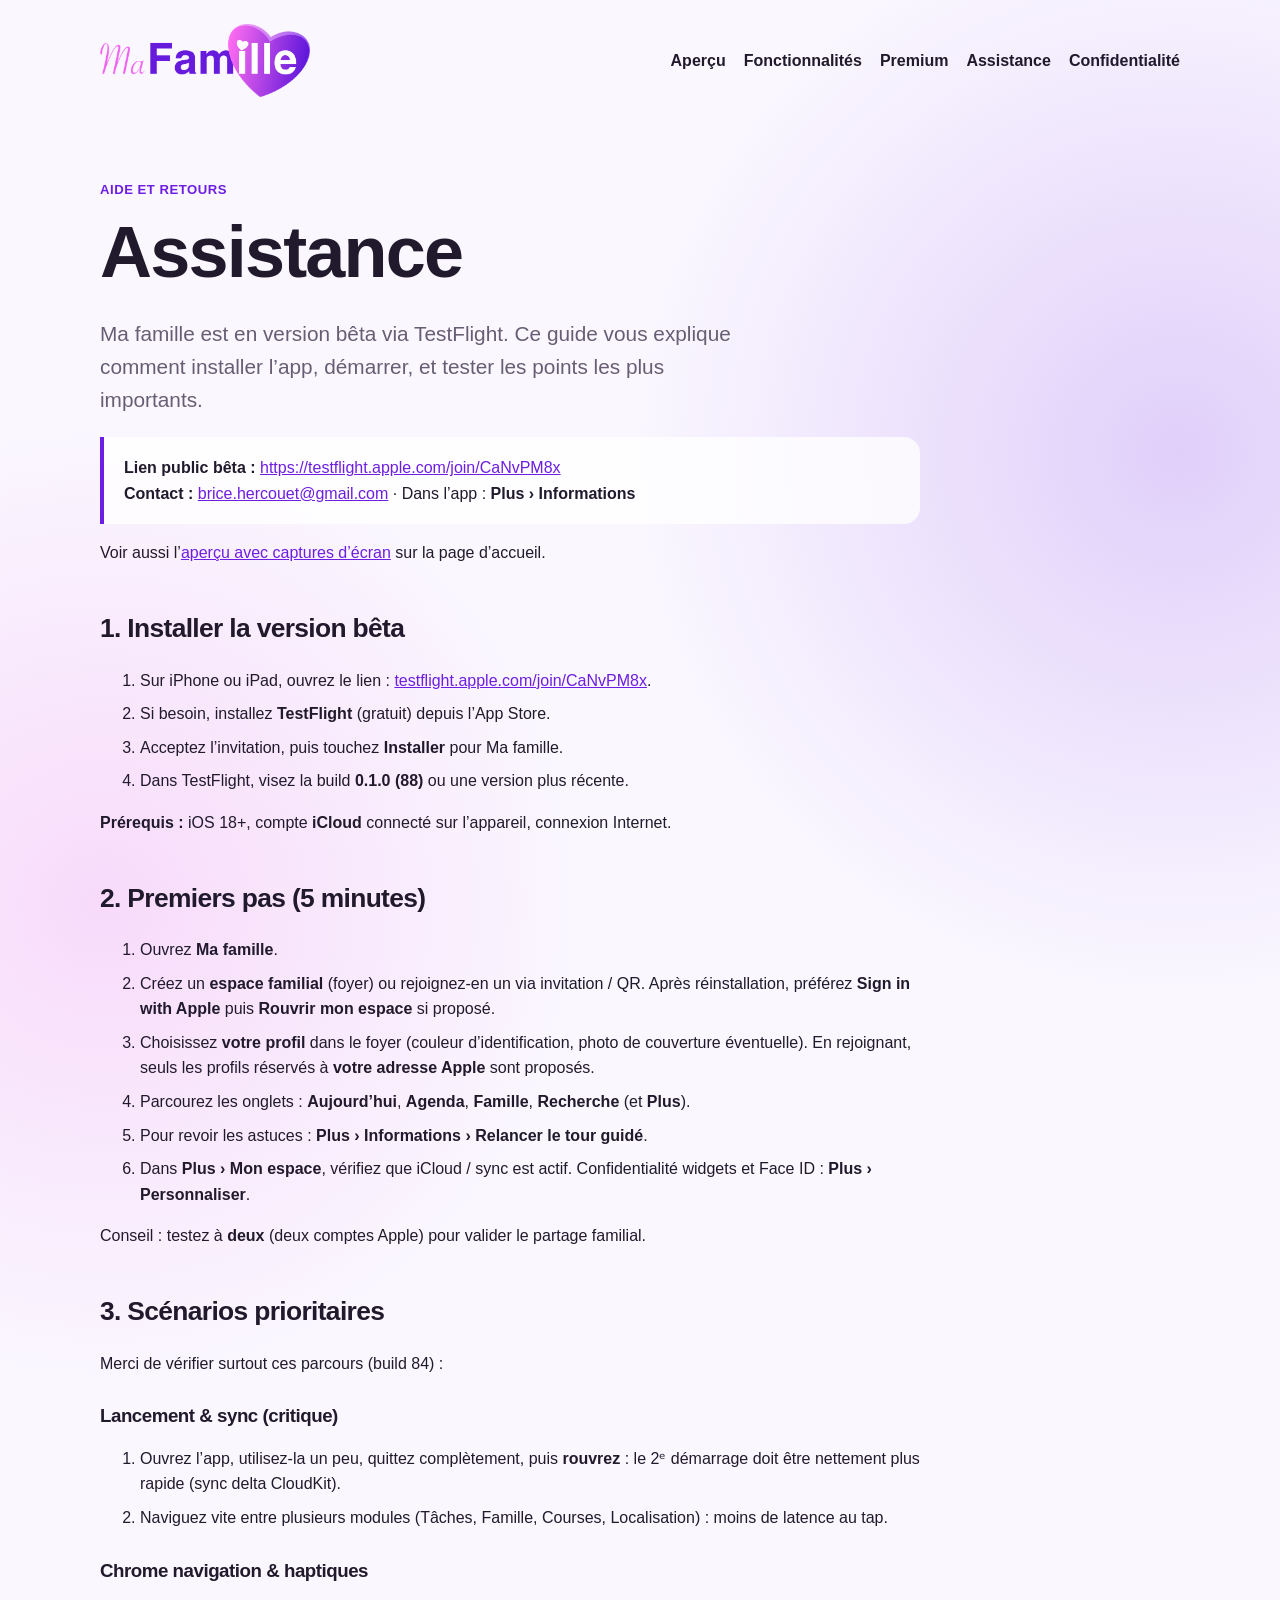
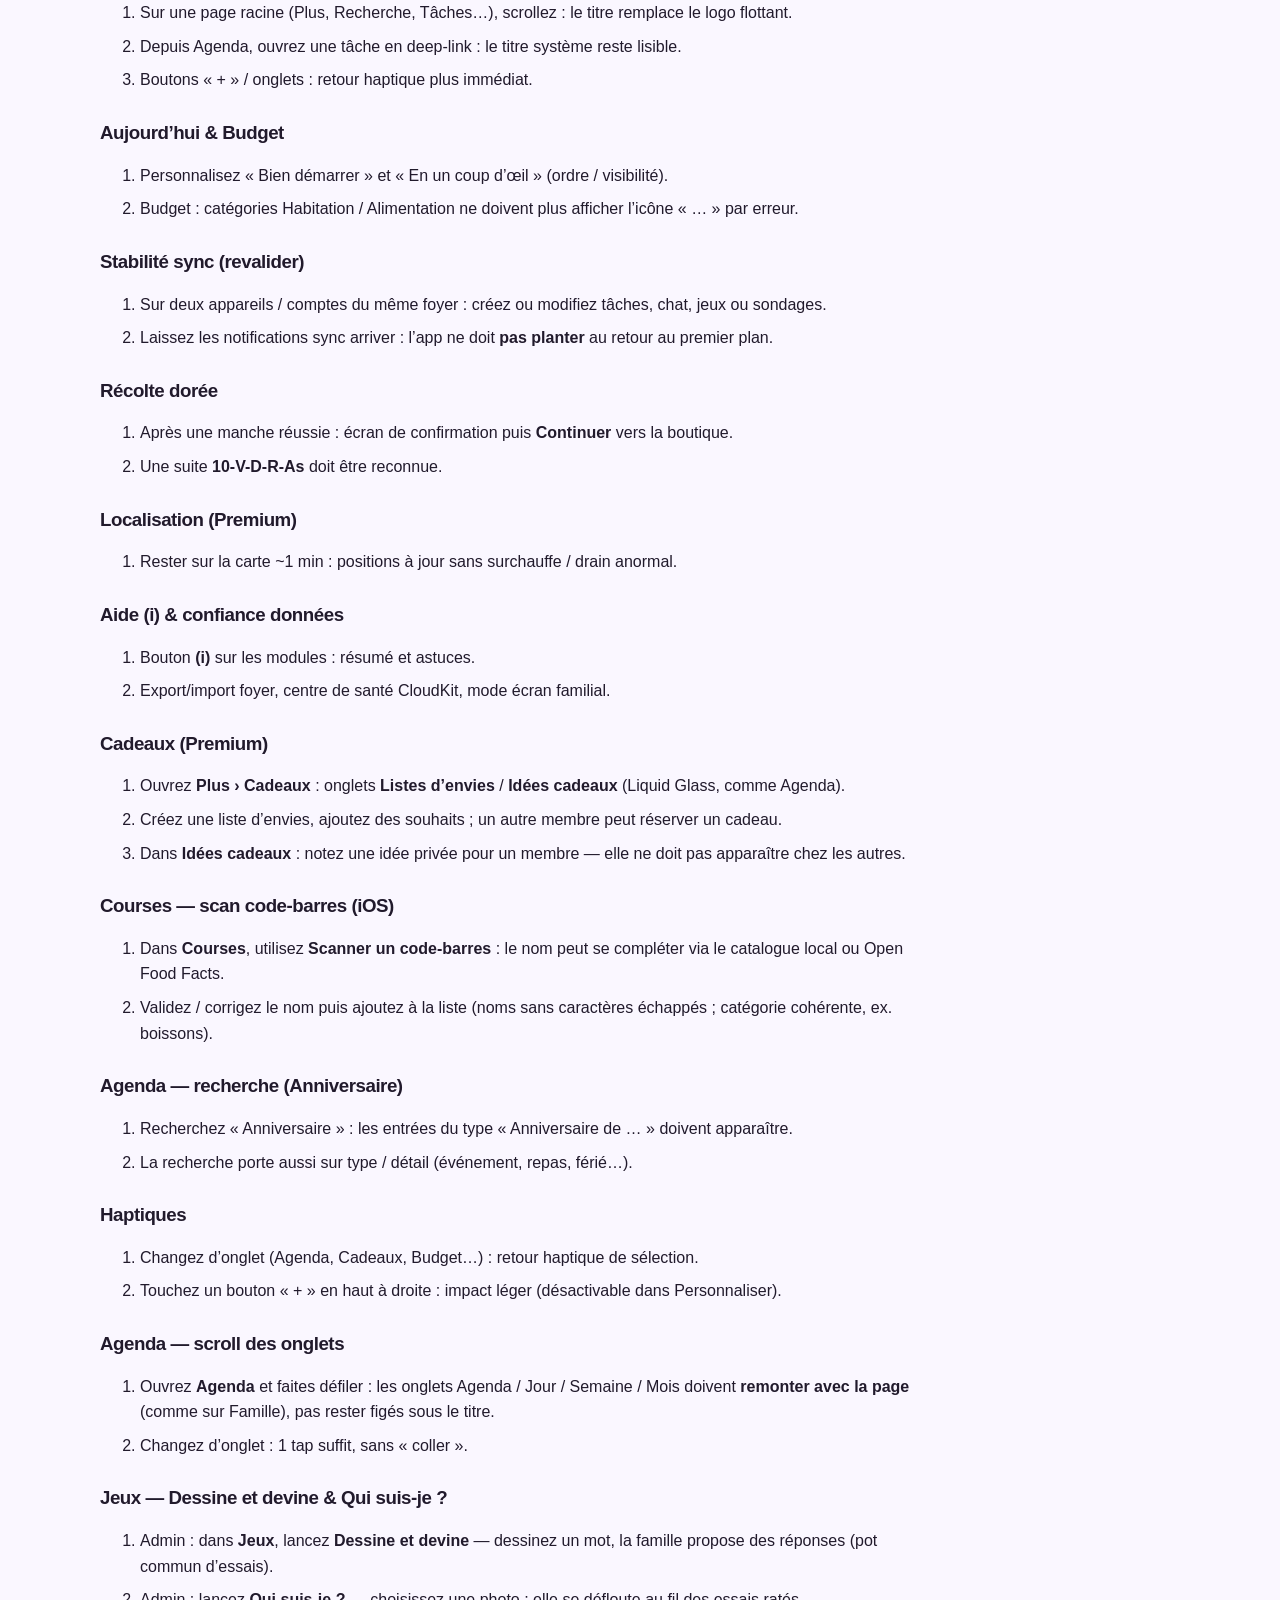
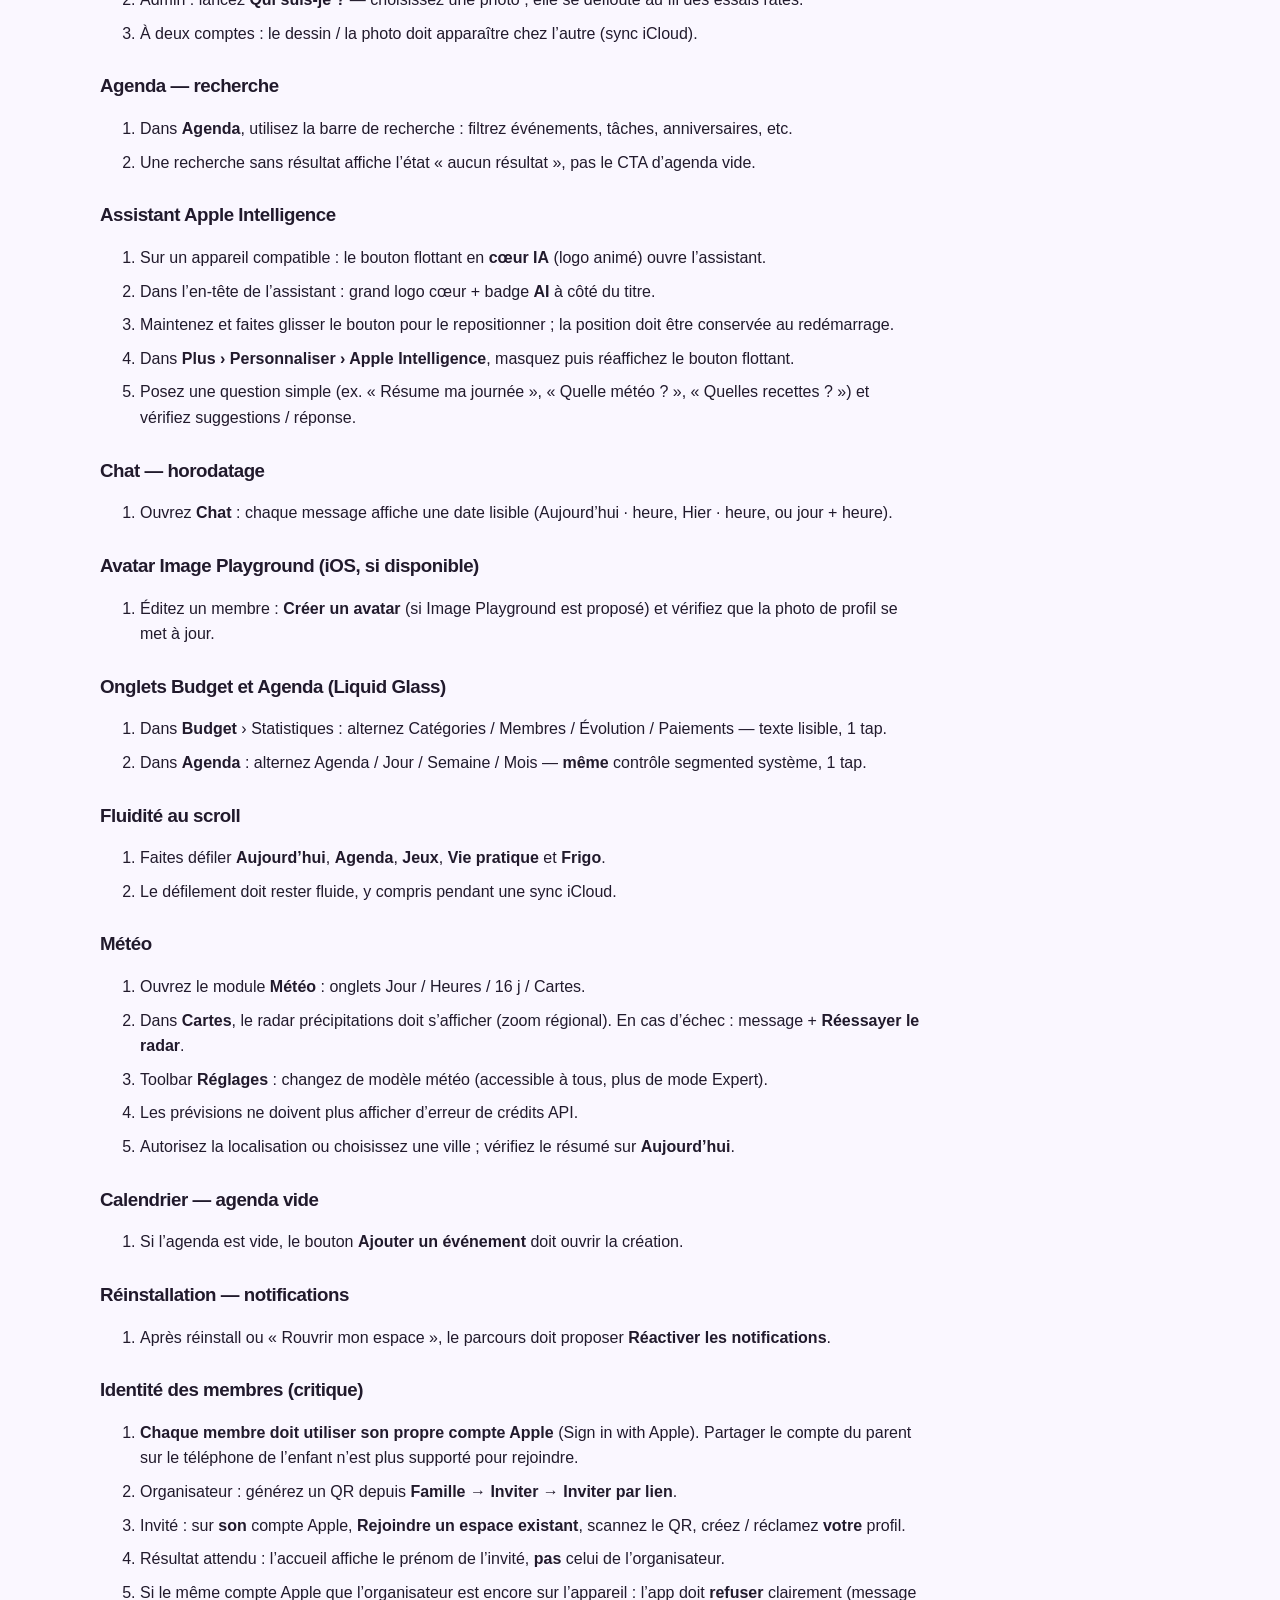
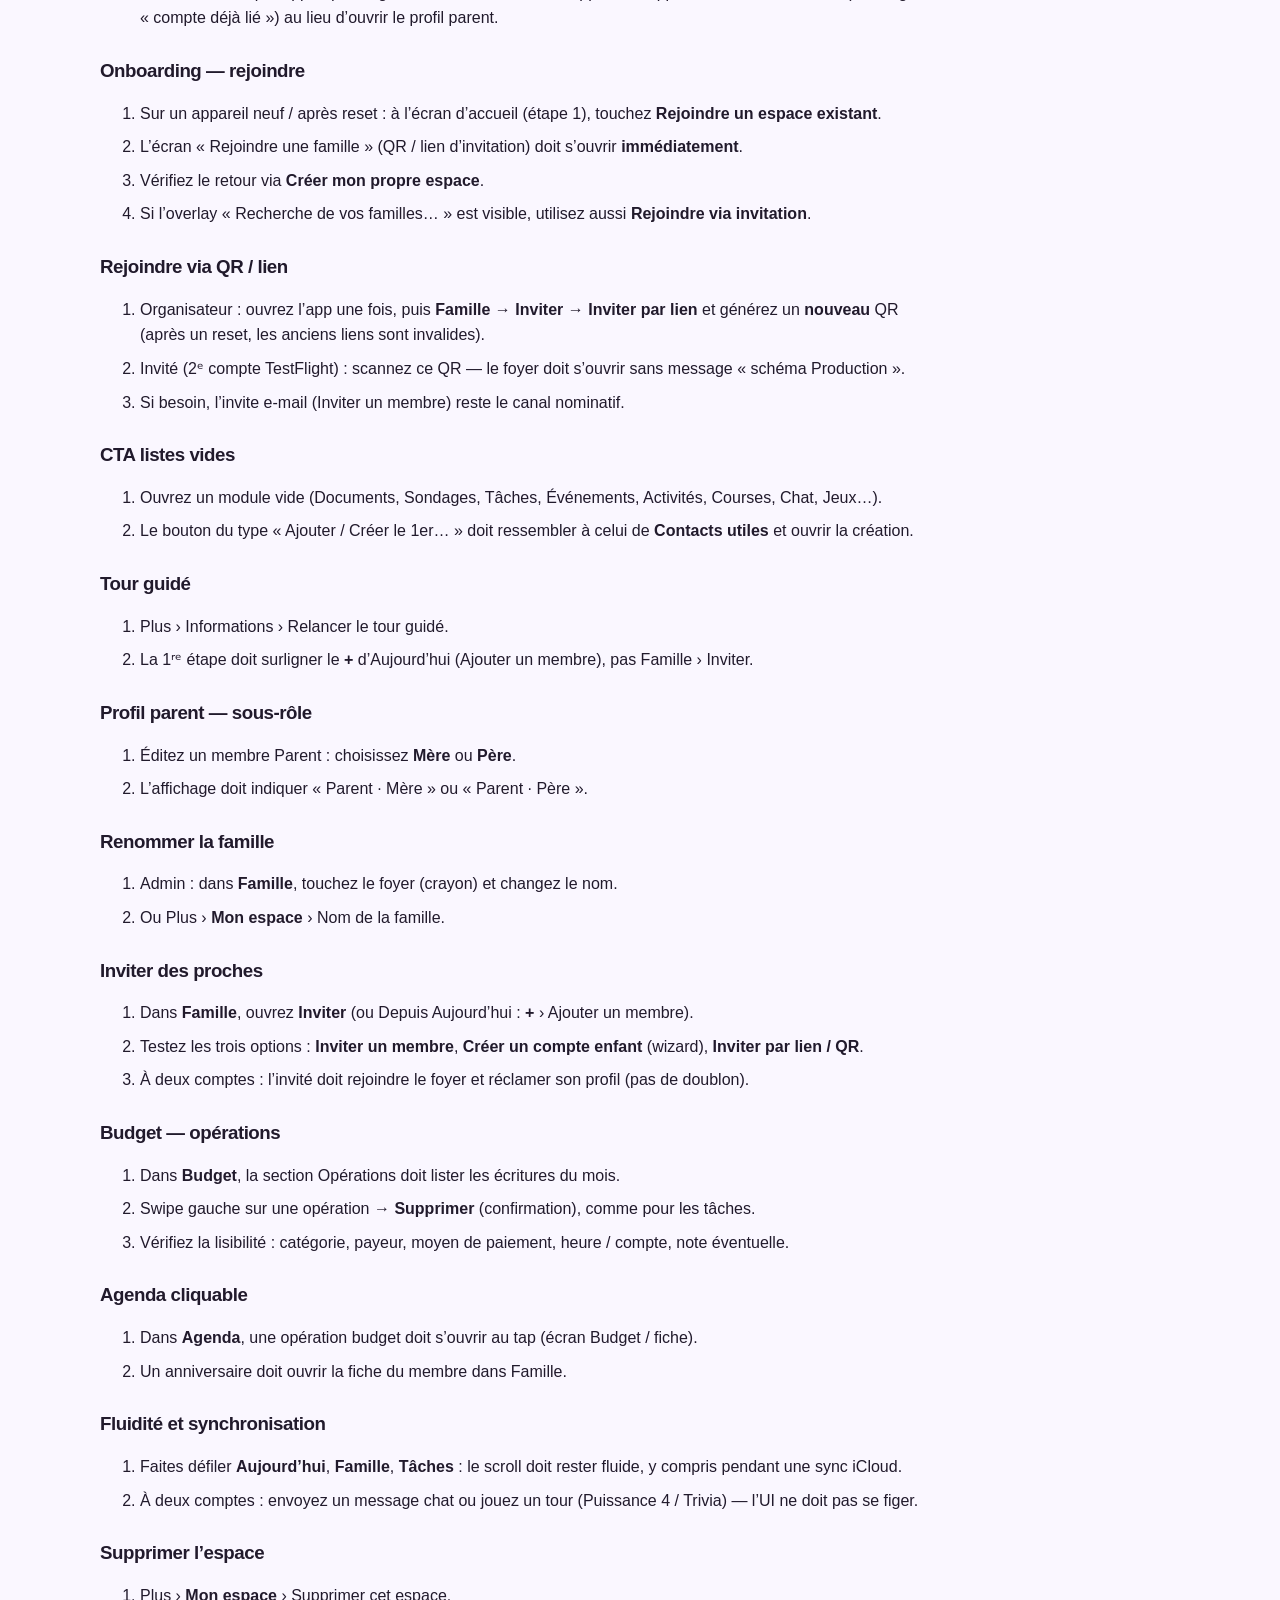
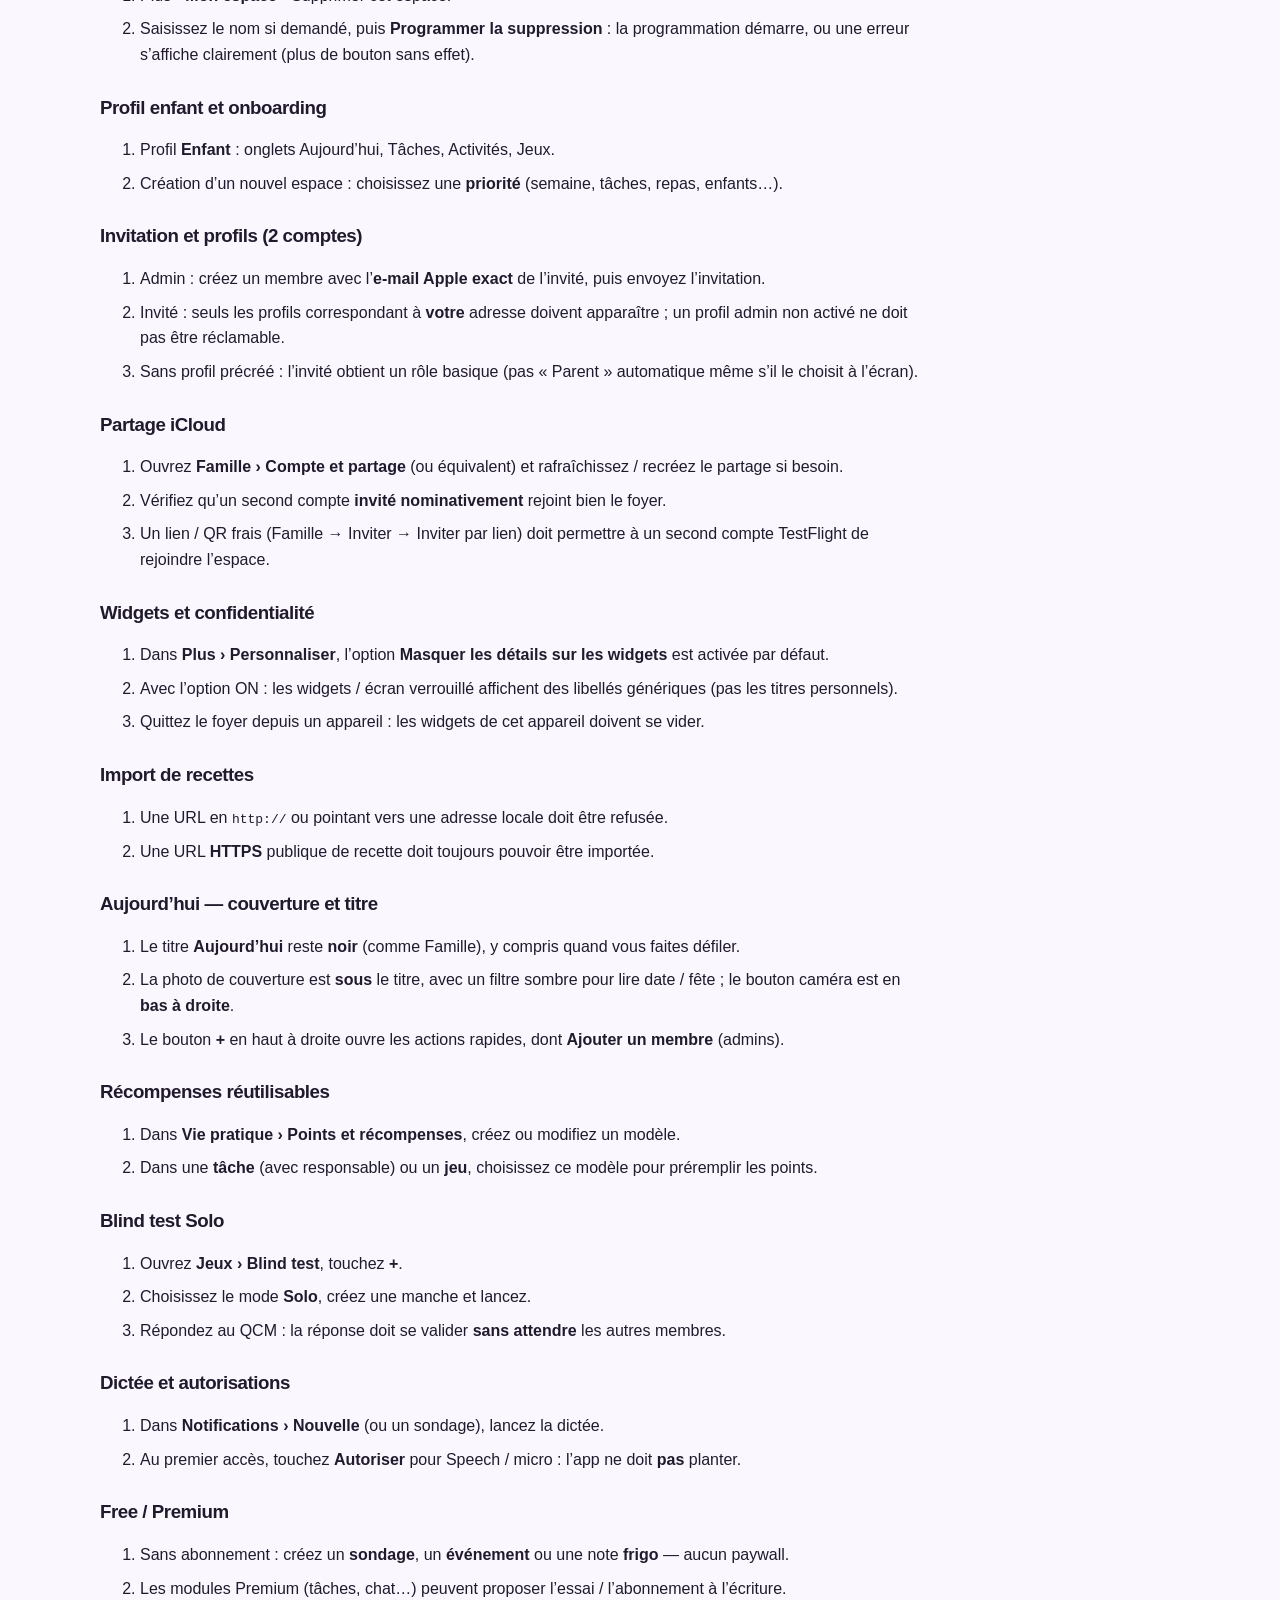
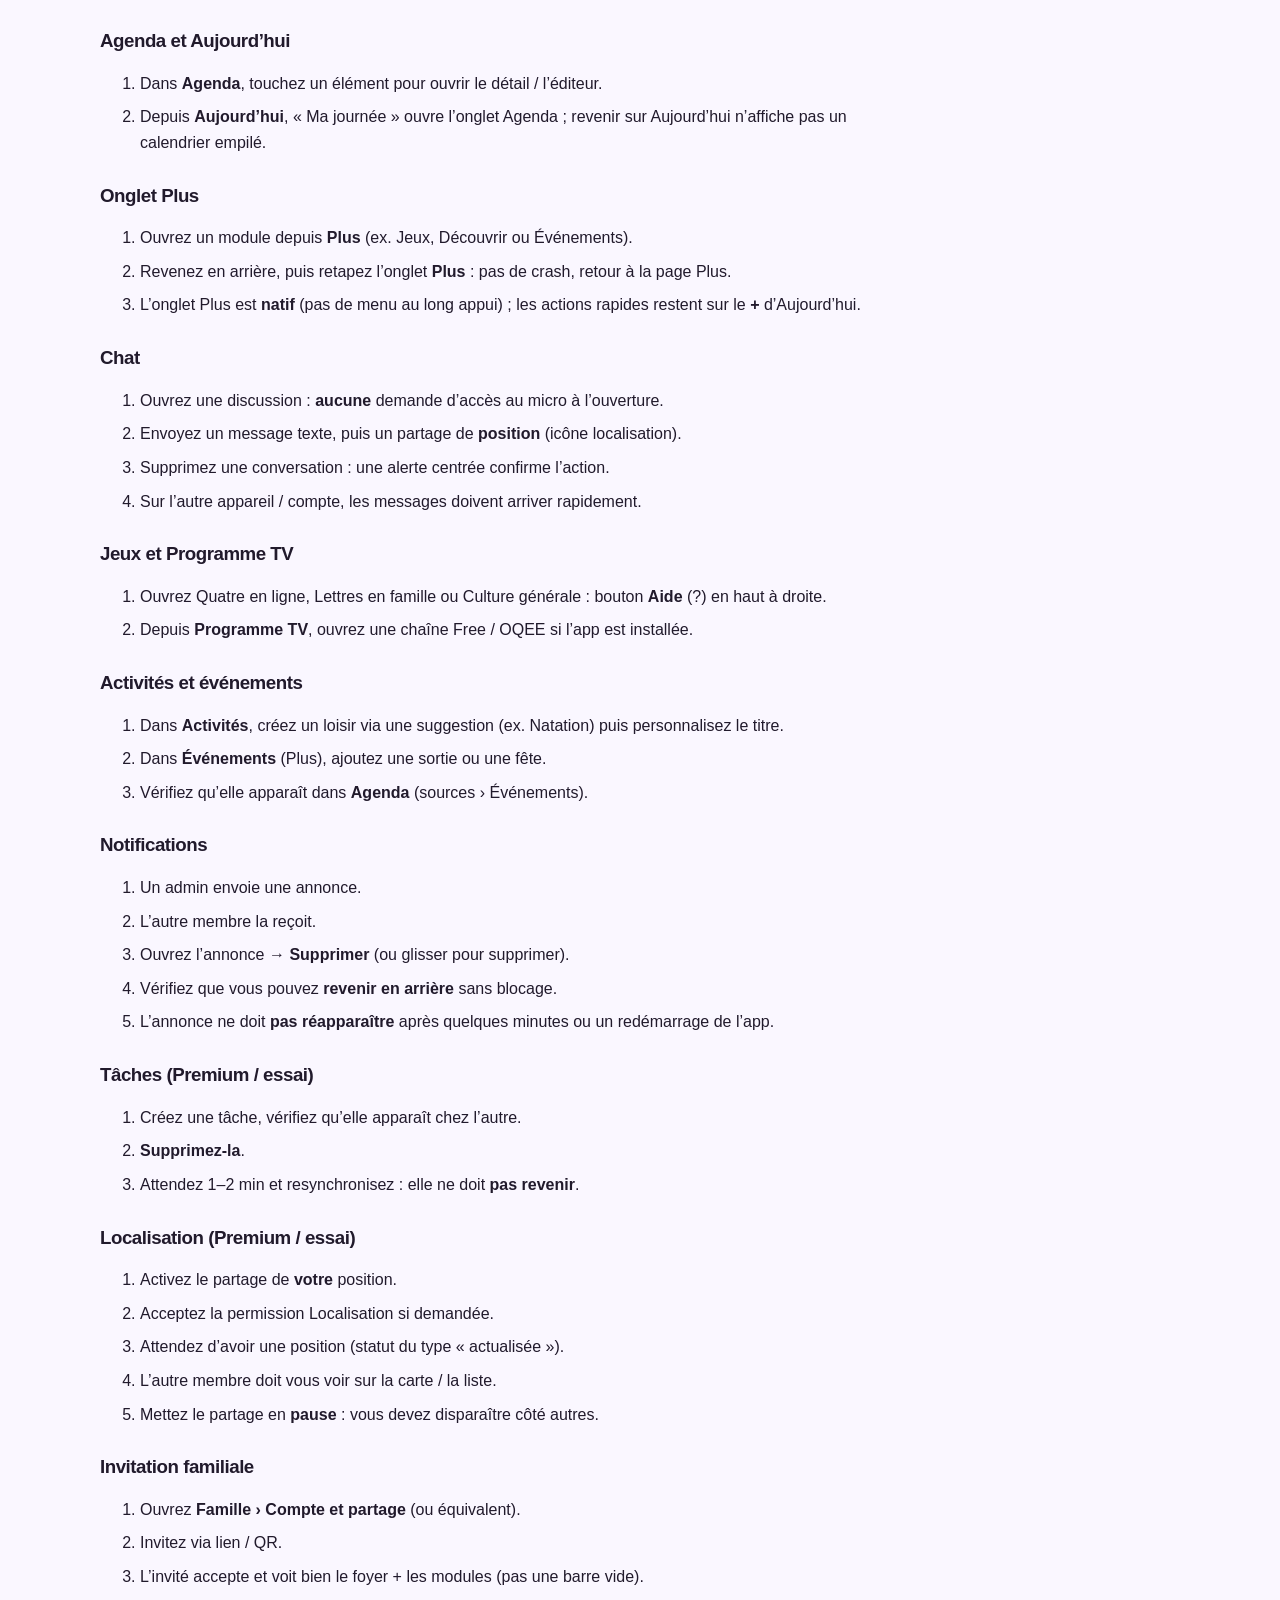
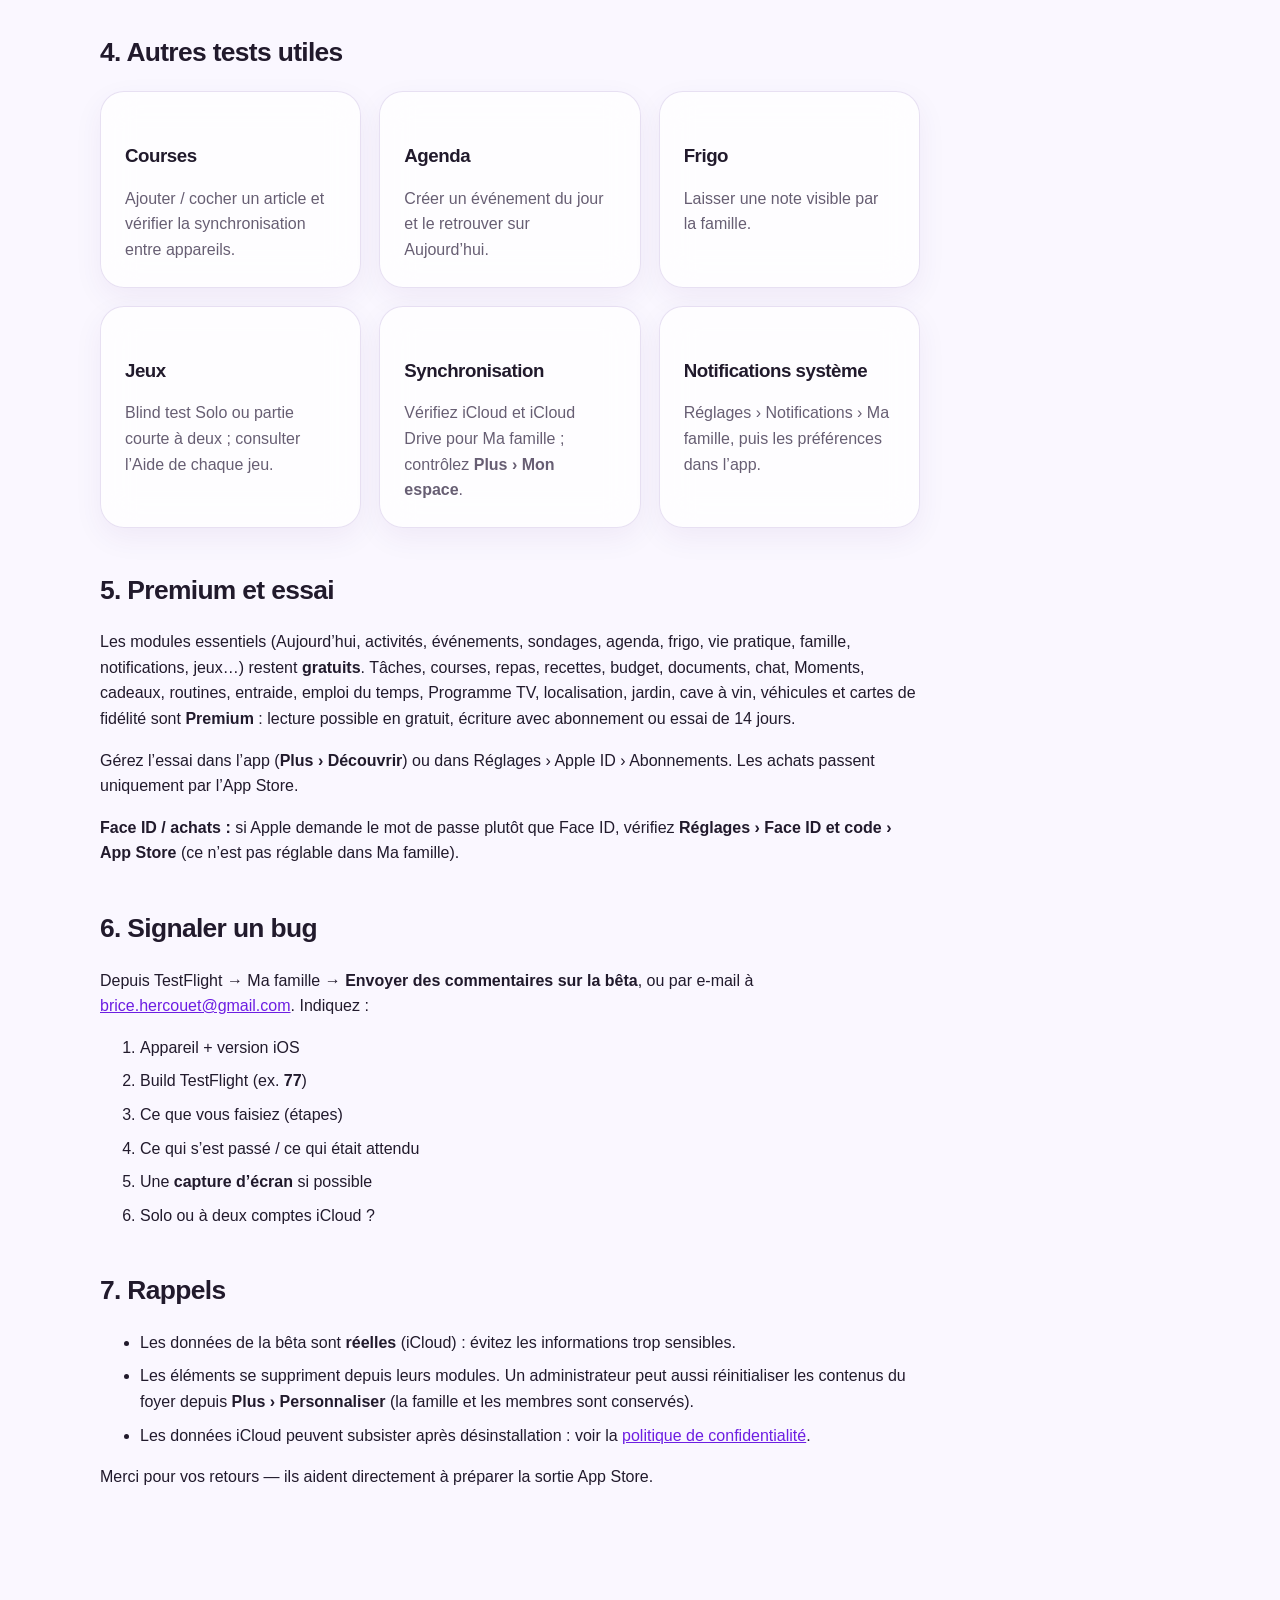
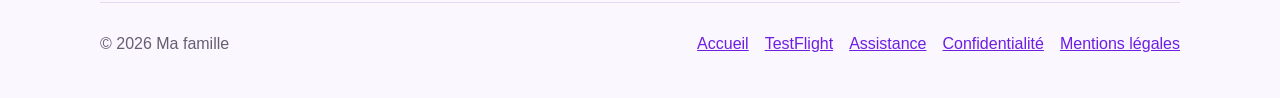
==== commit bbd07ce8: "docs(famille-app): aligner assistance et confidentialité sur build 88 Co-authored-by: Cursor <cursor" ====
--- a/famille-app/assistance.html
+++ b/famille-app/assistance.html
@@ -38,7 +38,7 @@
         <li>Sur iPhone ou iPad, ouvrez le lien : <a href="https://testflight.apple.com/join/CaNvPM8x">testflight.apple.com/join/CaNvPM8x</a>.</li>
         <li>Si besoin, installez <strong>TestFlight</strong> (gratuit) depuis l’App Store.</li>
         <li>Acceptez l’invitation, puis touchez <strong>Installer</strong> pour Ma famille.</li>
-        <li>Dans TestFlight, visez la build <strong>0.1.0 (87)</strong> ou une version plus récente.</li>
+        <li>Dans TestFlight, visez la build <strong>0.1.0 (88)</strong> ou une version plus récente.</li>
       </ol>
       <p><strong>Prérequis :</strong> iOS&nbsp;18+, compte <strong>iCloud</strong> connecté sur l’appareil, connexion Internet.</p>
 
